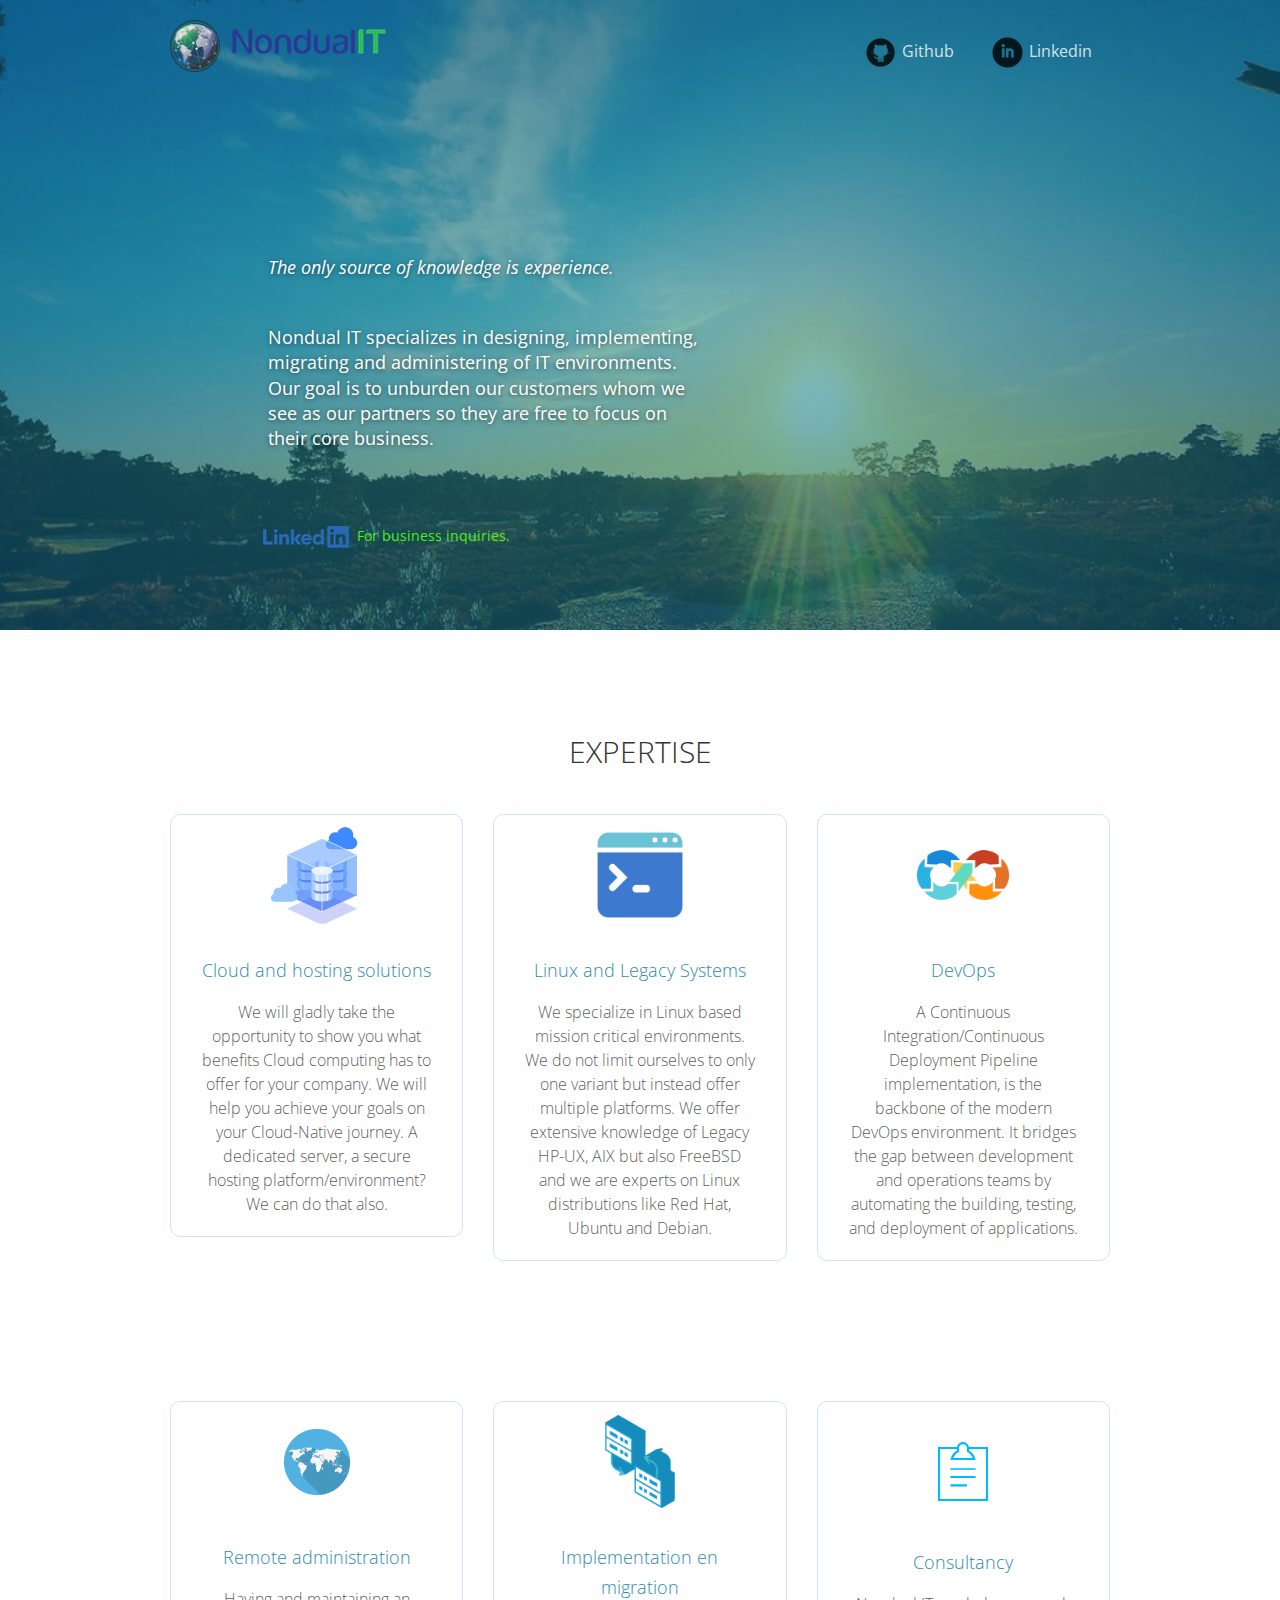
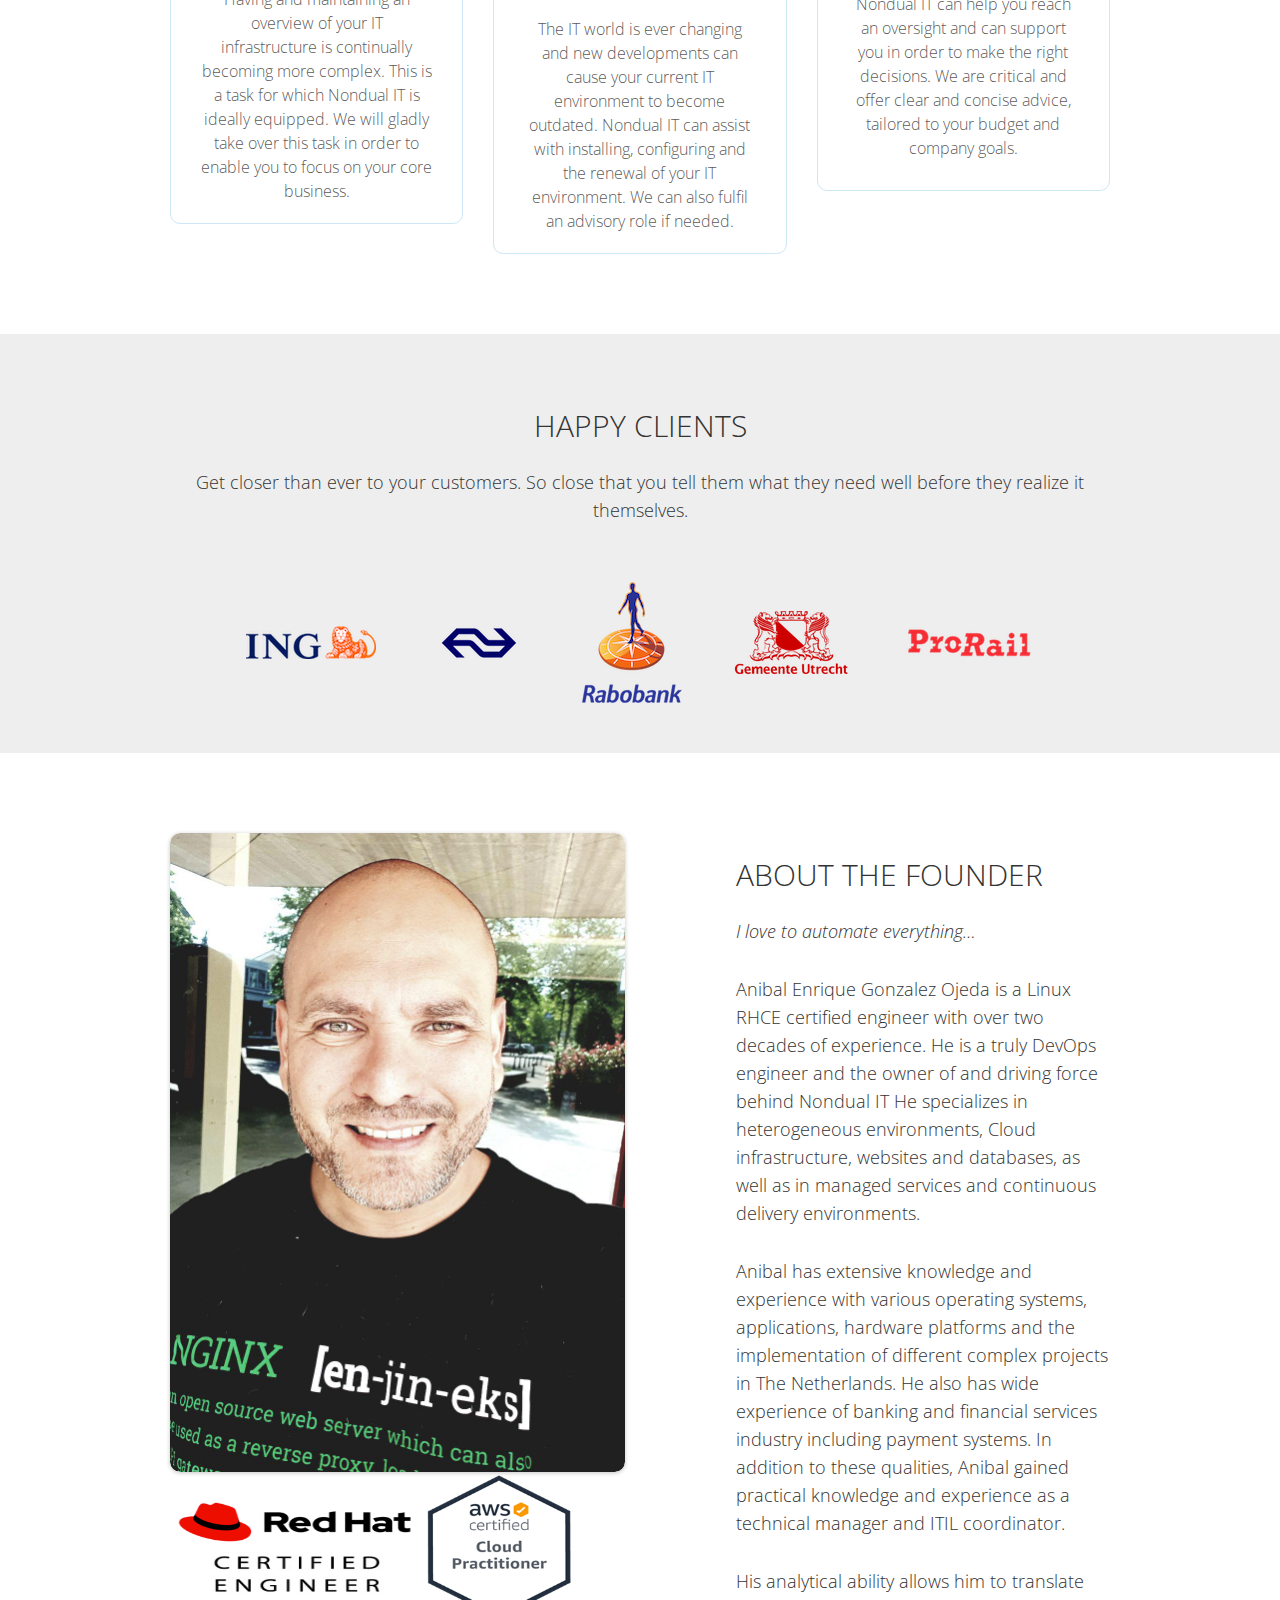
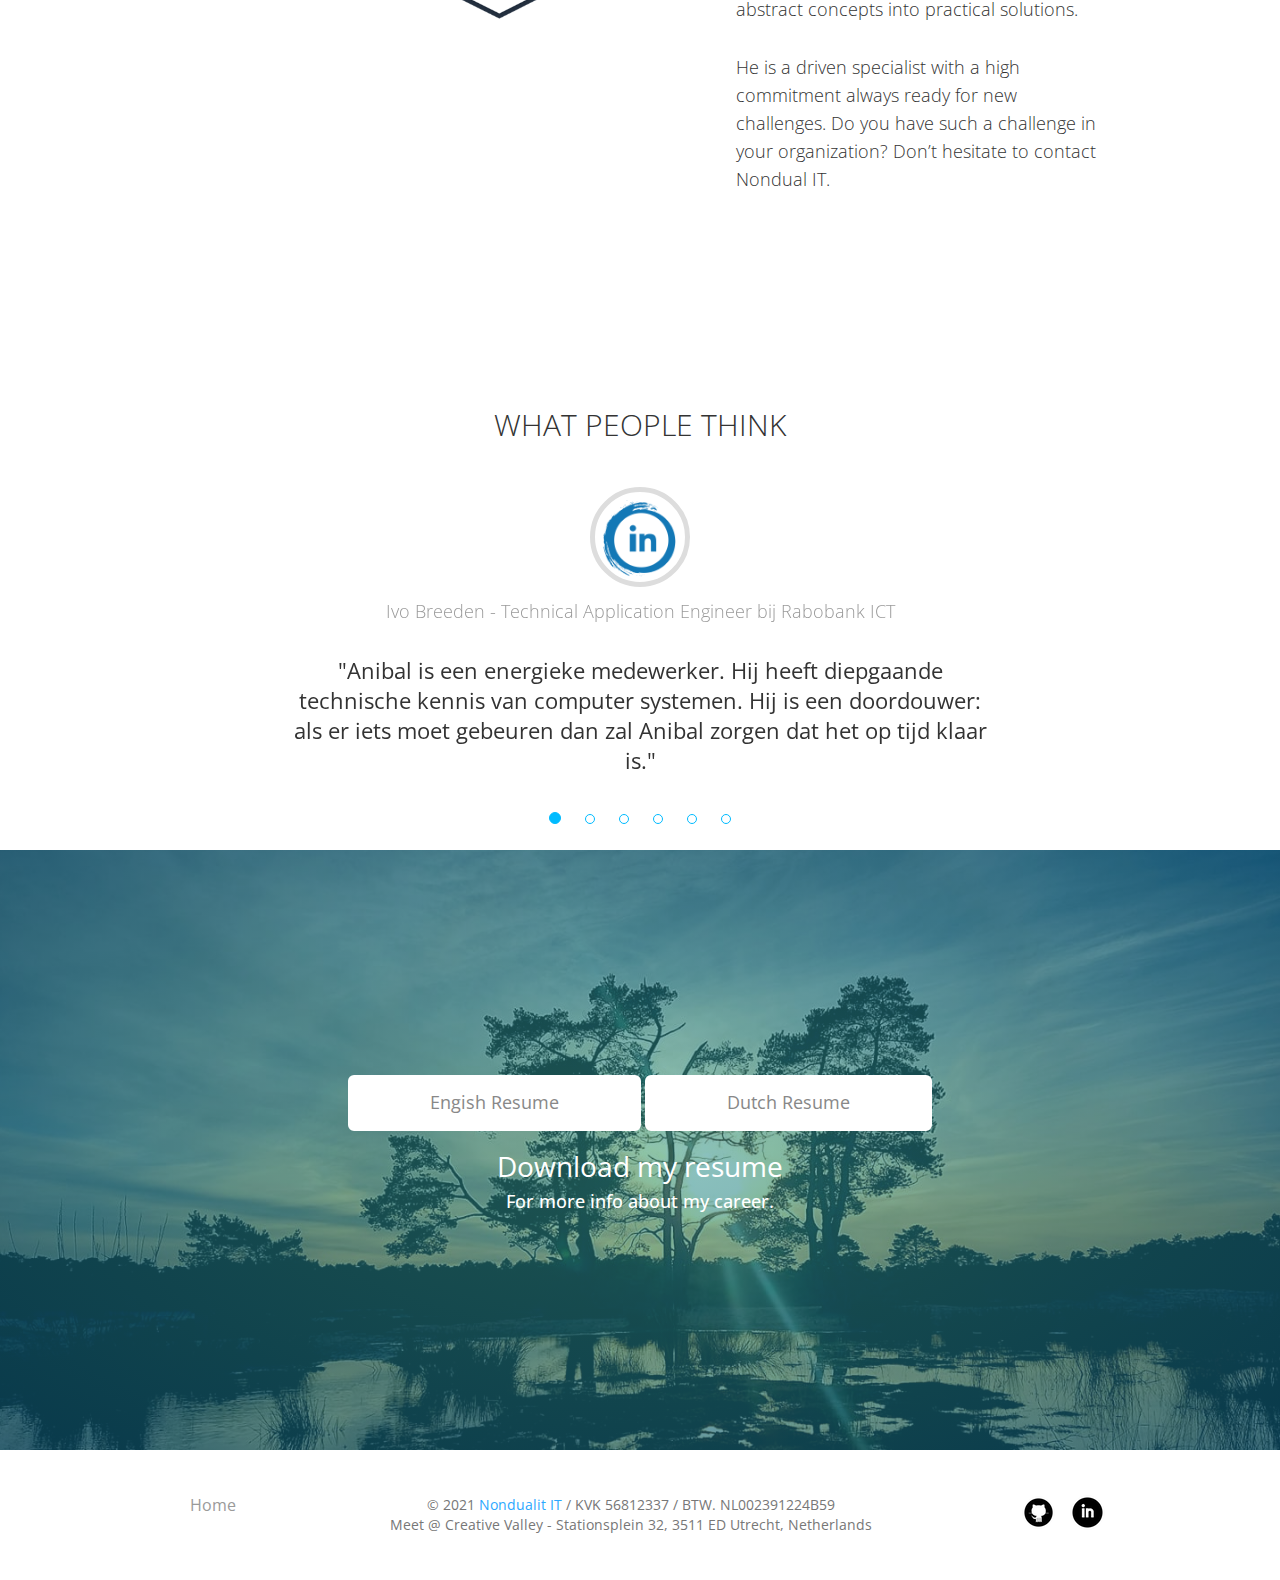
==== index.html @ f540215f "test-website" ====
<!doctype html>
<html lang="en">
    <head>
        <meta charset="utf-8" />
        <link rel="icon" type="image/png" href="assets/img/favicon.ico">
        <meta http-equiv="X-UA-Compatible" content="IE=edge,chrome=1" />
        <title>Nondual IT</title>
        <meta content='width=device-width, initial-scale=1.0, maximum-scale=1.0, user-scalable=0' name='viewport' />
        <meta name="viewport" content="width=device-width" />

        <link href="assets/css/bootstrap.css" rel="stylesheet" />
        <link href="assets/css/landing-page.css" rel="stylesheet"/>

        <!--     Fonts and icons     -->
        <link href="http://maxcdn.bootstrapcdn.com/font-awesome/4.2.0/css/font-awesome.min.css" rel="stylesheet">
        <link href='http://fonts.googleapis.com/css?family=Open+Sans:300italic,400,300' rel='stylesheet' type='text/css'>
        <link href="assets/css/pe-icon-7-stroke.css" rel="stylesheet" />

    </head>
    <body class="landing-page landing-page1">
        <nav class="navbar navbar-transparent navbar-top" role="navigation">
            <div class="container">
                <!-- Brand and toggle get grouped for better mobile display -->
                <div class="navbar-header">
                     <button id="menu-toggle" type="button" class="navbar-toggle" data-toggle="collapse" data-target="#example">
                    <span class="sr-only">Toggle navigation</span>
                    <span class="icon-bar bar1"></span>
                    <span class="icon-bar bar2"></span>
                    <span class="icon-bar bar3"></span>
                    </button>
                    <a href="https://nondualit.com">
                        <div class="logo-container">
                            <div class="logo">
                                <img src="assets/img/logos/wereld.png" alt="Nondual IT">
                            </div>
                            <div class="brand">
                                <img src="assets/img/logos/letters.png" alt="Nondual IT">
                            </div>
                        </div>
                    </a>
                </div>
                <!-- Collect the nav links, forms, and other content for toggling -->
                <div class="collapse navbar-collapse" id="example" >
                    <ul class="nav navbar-nav navbar-right">
                        <li>
                            <a href="https://github.com/nondualit/">
                            <img src="assets/img/logos/githubklein.png"> Github
                            </a>
                        </li>
                        <li>
                            <a href="https://www.linkedin.com/in/anibalojeda/">
                            <img src="assets/img/logos/linkedinklein.png"> Linkedin
                            </a>
                        </li>
                    </ul>
                </div>
                <!-- /.navbar-collapse -->
            </div>
        </nav>
        <div class="wrapper">
            <div class="parallax filter-gradient blue" data-color="blue">
                <div class="parallax-background">
                    <img class="parallax-background-image" src="assets/img/template/duinen_sol.jpg">
                </div>
                <div class= "container">
                        <div class="col-md-6 col-md-offset-1">
                            <div class="description">
                                <br>
                                <br>
                                <h5><i>The only source of knowledge is experience.</i></h5>
                                <br>
                                <h5>Nondual IT specializes in designing, implementing, migrating and administering of IT environments. Our goal is to unburden our customers whom we see as our partners so they are free to focus on their core business.</h5>
                            </div>
                            <div class="buttons">
                                
                                    <h5></h5><a href="https://www.linkedin.com/in/anibalojeda/" style="color:rgb(78, 238, 15)"></h5>
                                    <img src="assets/img/logos/linkedingrande.png"> For business inquiries.
                                    </a>
                                
                                </button>
                            </div>
                        </div>
                    </div>
                </div>
            </div>
            <div class="section section-features">
                <div class="container">
                    <h4 class="header-text text-center">Expertise</h4>
                    <div class="row">
                        <div class="col-md-4">
                            <div class="card card-blue">
                                <div class="icon">
                                    <img src="assets/img/clouddata.png" width="100" height="100">
                                </div>
                                <div class="text">
                                    <h4>Cloud and hosting solutions</h4>
                                    <p>We will gladly take the  opportunity to show you what benefits Cloud computing has to offer for your company. We will help you achieve your goals on your Cloud-Native journey. A dedicated server, a secure hosting platform/environment? We can do that also.</p>
                                </div>
                            </div>
                        </div>
                        <div class="col-md-4">
                            <div class="card card-blue">
                                <div class="icon">
                                   <img src="assets/img/server.png" width="100" height="100">
                                </div>
                                <h4>Linux and Legacy Systems</h4>
                                <p>We specialize in Linux based mission critical environments. We do not limit ourselves to only one variant but instead offer multiple platforms. We offer extensive knowledge of Legacy HP-UX, AIX but also FreeBSD and we are experts on Linux distributions like Red Hat, Ubuntu and Debian.</p>
                            </div>
                        </div>
                        <div class="col-md-4">
                            <div class="card card-blue">
                                <div class="icon">
                                    <img src="assets/img/devops.png" width="100" height="100">
                                </div>
                                <h4>DevOps</h4>
                                <p>A Continuous Integration/Continuous Deployment Pipeline implementation, is the backbone of the modern DevOps environment. It bridges the gap between development and operations teams by automating the building, testing, and deployment of applications.</p>
                            </div>
                        </div>
                    </div>
                </div>
            </div>
            <div class="section section-features">
                <div class="container">
                    <div class="row">
                        <div class="col-md-4">
                            <div class="card card-blue">
                                <div class="icon">
                                    <img src="assets/img/world.jpg" width="100" height="100">
                                </div>
                                <div class="text">
                                    <h4>Remote administration</h4>
                                    <p>Having and maintaining an overview of your IT infrastructure is continually becoming more complex. This is a task for which Nondual IT is ideally equipped. We will gladly take over this task in order to enable you to focus on your core business.</p>
                                </div>
                            </div>
                        </div>
                        <div class="col-md-4">
                            <div class="card card-blue">
                                <div class="icon">
                                    <img src="assets/img/migration.png" width="100" height="100">
                                </div>
                                <h4>Implementation en migration</h4>
                                <p>The IT world is ever changing and new developments can cause your current IT environment to become outdated. Nondual IT can assist with installing, configuring and the renewal of your IT environment. We can also fulfil an advisory role if needed.</p>
                            </div>
                        </div>
                        <div class="col-md-4">
                            <div class="card card-blue">
                                <div class="icon">
                                    <i class="pe-7s-note2"></i>
                                </div>
                                <h4>Consultancy</h4>
                                <p>Nondual IT can help you reach an oversight and can support you in order to make the right decisions. We are critical and offer clear and concise advice, tailored to your budget and company goals.</p>
                            </div>
                        </div>
                    </div>
                </div>
            </div>
           <div class="section section-gray section-clients">
                <div class="container text-center">
                    <h4 class="header-text">Happy Clients</h4>
                    <p>
                        Get closer than ever to your customers. So close that you tell them what they need well before they realize it themselves.<br>
                    </p>
                    <div class="logos">
                        <ul class="list-unstyled">
                            <li ><img src="assets/img/logos/ing.png"/></li>
                            <li ><img src="assets/img/logos/ns.png"/></li>
                            <li ><img src="assets/img/logos/rabo.png"/></i>
                            <li ><img src="assets/img/logos/gemeenteutrecht.png"/></li>
                            <li ><img src="assets/img/logos/prorail.png"/></li>
                        </ul>
                    </div>
                </div>
            </div>
            <div class="section section-demo">
                <div class="container">
                    <div class="row">
                        <div class="col-md-6">
                            <div id="description-carousel" class="carousel fade" data-ride="carousel">
                                <div class="carousel-inner">
                                    <div class="item active">
                                        <img src="assets/img/anibal.jpg" alt="">
                                    </div>   
                                </div>
                            </div>
                            <img src="assets/img/logos/redhat.png" width="250" height="100" alt="RedHat">
                            <img src="assets/img/logos/aws.png" width="150" height="150" alt="AWS">
                        </div>
                        <div class="col-md-5 col-md-offset-1">
                            <h4 class="header-text">About the founder</h4>
                            <p><i>I love to automate everything…</i></p>
                            <p>Anibal Enrique Gonzalez Ojeda is a Linux RHCE certified engineer with over two decades of experience. He is a truly DevOps engineer and the owner of and driving force behind Nondual IT
                                He specializes in heterogeneous environments, Cloud infrastructure, websites and databases, as well as in managed services and continuous delivery environments.</p>
                                
                                <p>Anibal has extensive knowledge and experience with various operating systems, applications, hardware platforms and the implementation of different complex projects in The Netherlands. 
                                He also has wide experience of banking and financial services industry including payment systems.
                                In addition to these qualities, Anibal gained practical knowledge and experience as a technical manager and ITIL coordinator.<p>
                                
                                <p>His analytical ability allows him to translate abstract 
                                concepts into practical solutions.</p>
                                
                                <p>He is a driven specialist with a high commitment always ready for new challenges.
                                Do you have such a challenge in your organization? Don’t hesitate to contact Nondual IT.<p>                   
                        </div>
                    </div>
                </div>
            </div>
            <div class="section section-testimonial">
                <div class="container">
                    <h4 class="header-text text-center">What people think</h4>
                    <div id="carousel-example-generic" class="carousel fade" data-ride="carousel">
                        <!-- Wrapper for slides -->
                        <div class="carousel-inner" role="listbox">
                            <div class="item">
                                <div class="mask">
                                    <img src="assets/img/faces/face-4.jpg">
                                </div>
                                <div class="carousel-testimonial-caption">
                                    <p>Stefan Schagen - Delivery Manager Payments OPF | Rabobank IT Systems</p>
                                    <h4>"Anibal is een goede aanwinst voor het team. Sterke focus op techniek en bewonderenswaardige drive voor Automation. Grijpt alle kansen aan hier invulling aan te geven met dynatrace en overige tools. Voorlopig ben je nog onder de pannen bij ons!"</h4>
                                </div>
                            </div>
                            <div class="item active">
                                <div class="mask">
                                    <img src="assets/img/faces/face-3.jpg">
                                </div>
                                <div class="carousel-testimonial-caption">
                                    <p>Ivo Breeden - Technical Application Engineer bij Rabobank ICT</p>
                                    <h4>"Anibal is een energieke medewerker. Hij heeft diepgaande technische kennis van computer systemen. Hij is een doordouwer: als er iets moet gebeuren dan zal Anibal zorgen dat het op tijd klaar is."</h4>
                                </div>
                            </div>
                            <div class="item">
                                <div class="mask">
                                    <img src="assets/img/faces/face-2.jpg">
                                </div>
                                <div class="carousel-testimonial-caption">
                                    <p>Nuriel Shem-Tov - Former Linux Engineer NXS</p>
                                    <h4>"I have worked closely with him as he was my direct supervisor and have found him to be extremely knowledgeable and competent. It was a pleasure to work with him. Demonstrating an incredible initiative and a strong dedication, I recommend him!"</h4>
                                </div>
                            </div>   
                            <div class="item">
                                <div class="mask">
                                    <img src="assets/img/faces/face-2.jpg">
                                </div>
                                <div class="carousel-testimonial-caption">
                                    <p>Peter Vader - Former Teamlead Unix/Linux Ten ICT</p>
                                    <h4>"Anibal brings lot of knowledge with him. During his time at TenICT he was a very respected colleague. On the Linux and Unix platforms he knows his way and he is capable of sharing his knowledge. I can recommend him to everyone!"</h4>
                                </div>
                            </div>   
                            <div class="item">
                                <div class="mask">
                                    <img src="assets/img/faces/face-2.jpg">
                                </div>
                                <div class="carousel-testimonial-caption">
                                    <p>Dennis N. van der Mijden - Former Teamlead KBC Clearing N.V.</p>
                                    <h4>"Even though we only hired Anibal for a week, he still managed to impress us with his skills. Not only did he finish the job on time, he also delivered a well documented and fully working critical systems."</h4>
                                </div>
                            </div>   
                            <div class="item">
                                <div class="mask">
                                    <img src="assets/img/faces/face-2.jpg">
                                </div>
                                <div class="carousel-testimonial-caption">
                                    <p>Ad Marjenburgh - Former Teamlead Linux/Unix Ultimum</p>
                                    <h4>"Anibal is a professional Unix/Linux engineer. A fine person to work with. Not afraid to tell his opinion for a good idea for good implementation. Getting the job done in every way he can."</h4>
                                </div>
                            </div>   
                            <div class="item">
                                <div class="mask">
                                    <img src="assets/img/faces/face-2.jpg">
                                </div>
                                <div class="carousel-testimonial-caption">
                                    <p>Jos Tijssen - Teamlead Unix IBM/ABN AMRO</p>
                                    <h4>"It was a pleasure to have Anibal in my team as a IT Specialist. During this period at the IBM Midrange UNIX department Anibal contributed very positively with his UNIX IT knowledge. Thanks for your contribution"</h4>
                                
                                </div>
                            </div>
                        </div>
                        <ol class="carousel-indicators carousel-indicators-blue">
                            <li data-target="#carousel-example-generic" data-slide-to="0" class="active"></li>
                            <li data-target="#carousel-example-generic" data-slide-to="1"></li>
                            <li data-target="#carousel-example-generic" data-slide-to="2"></li>
                            <li data-target="#carousel-example-generic" data-slide-to="3"></li>
                            <li data-target="#carousel-example-generic" data-slide-to="4"></li>
                            <li data-target="#carousel-example-generic" data-slide-to="5"></li>
                        </ol>
                    </div>
                </div>
            </div>
            <div class="section section-no-padding">
                <div class="parallax filter-gradient blue" data-color="blue">
                    <div class="parallax-background">
                        <img class ="parallax-background-image" src="assets/img/template/duinen2.jpg"/>
                    </div>
                    <div class="info">
                        <a href="https://1drv.ms/w/s!AjbrWs6ZHiMah7heUDChr0uOXfQpTw?e=RjSFTU" class="btn btn-neutral btn-lg btn-fill">Engish Resume</a>
                        <a href="https://1drv.ms/w/s!AjbrWs6ZHiMah7hfkAkOOsSA-2omNA" class="btn btn-neutral btn-lg btn-fill">Dutch Resume</a>
                        <h3>Download my resume</h3>
                        <h5>For more info about my career.</h5>
                    </div>
                </div>
            </div>
            <footer class="footer">
                <div class="container">
                    <nav class="pull-left">
                        <ul>
                            <li>
                                <a href="#">
                                Home
                                </a>
                            </li>
                        </ul>
                    </nav>
                    <div class="social-area pull-right">
                        <a href="https://github.com/nondualit/"><img src="assets/img/logos/githubklein.png">
                        </a>
                        <a href="https://www.linkedin.com/in/anibalojeda/"><img src="assets/img/logos/linkedinklein.png">
                        </a>
                    </div>
                    <div class="copyright">
                        &copy; 2021 <a href="https://nondualit.com">Nondualit IT </a>/ KVK 56812337 / BTW. NL002391224B59
                        <br>
                        Meet @ Creative Valley - Stationsplein 32, 3511 ED Utrecht, Netherlands
                    </div>
                </div>
            </footer>
        </div>

    </body>
    <script src="assets/js/jquery-1.10.2.js" type="text/javascript"></script>
    <script src="assets/js/jquery-ui-1.10.4.custom.min.js" type="text/javascript"></script>
    <script src="assets/js/bootstrap.js" type="text/javascript"></script>
    <script src="assets/js/awesome-landing-page.js" type="text/javascript"></script>
</html>
---- assets/css/landing-page.css ----
/*!

 =========================================================
 * Awesome Landing Page - v1.2.2
 =========================================================
 
 * Product Page: https://www.creative-tim.com/product/awesome-landing-page
 * Copyright 2017 Creative Tim (http://www.creative-tim.com)
 * Licensed under MIT (https://github.com/creativetimofficial/awesome-landing-page/blob/master/LICENSE.md)
 
 =========================================================
 
 * The above copyright notice and this permission notice shall be included in all copies or substantial portions of the Software.
 */

/*           Font Smoothing      */
h1, .h1, h2, .h2, h3, .h3, h4, .h4, h5, .h5, h6, .h6, p, .navbar, .brand, .btn-simple, a, .td-name, td {
  -moz-osx-font-smoothing: grayscale;
  -webkit-font-smoothing: antialiased;
  font-family: "Helvetica Neue","Open Sans",Arial,sans-serif;
}

h1, .h1, h2, .h2, h3, .h3, h4, .h4 {
  font-weight: 400;
  margin: 30px 0 15px;
}

h1, .h1 {
  font-size: 52px;
}

h2, .h2 {
  font-size: 36px;
}

h3, .h3 {
  font-size: 28px;
  margin: 20px 0 10px;
}

h4, .h4 {
  font-size: 22px;
  line-height: 30px;
}

h5, .h5 {
  font-size: 18px;
  margin-bottom: 15px;
}

h6, .h6 {
  font-size: 14px;
  font-weight: 600;
  text-transform: uppercase;
}

p {
  font-size: 16px;
  line-height: 1.5;
}

/*     General overwrite     */
body {
  font-family: "Helvetica Neue","Open Sans",Arial,sans-serif;
}

a {
  color: #2ca8ff;
}
a:hover, a:focus {
  color: #109cff;
  text-decoration: none;
}

a:focus, a:active {
  outline: 0;
}

.navbar {
  -webkit-transition: all 300ms linear;
  -moz-transition: all 300ms linear;
  -o-transition: all 300ms linear;
  -ms-transition: all 300ms linear;
  transition: all 300ms linear;
}

.btn-hover, i {
  -webkit-transition: all 150ms linear;
  -moz-transition: all 150ms linear;
  -o-transition: all 150ms linear;
  -ms-transition: all 150ms linear;
  transition: all 150ms linear;
}

.fa {
  width: 18px;
  text-align: center;
}

.btn {
  border-width: 2px;
  background-color: transparent;
  font-weight: 400;
  opacity: 0.8;
  filter: alpha(opacity=80);
  padding: 8px 16px;
  border-color: #888888;
  color: #888888;
}
.btn:hover, .btn:focus, .btn:active, .btn.active, .open > .btn.dropdown-toggle {
  background-color: transparent;
  color: #777777;
  border-color: #777777;
}
.btn:disabled, .btn[disabled], .btn.disabled {
  background-color: transparent;
  border-color: #888888;
}
.btn.btn-fill {
  color: white;
  background-color: #888888;
  opacity: 1;
  filter: alpha(opacity=100);
}
.btn.btn-fill:hover, .btn.btn-fill:focus, .btn.btn-fill:active, .btn.btn-fill.active, .open > .btn.btn-fill.dropdown-toggle {
  background-color: #777777;
  color: white;
}
.btn.btn-fill .caret {
  border-top-color: white;
}
.btn .caret {
  border-top-color: #888888;
}
.btn:hover, .btn:focus {
  opacity: 1;
  filter: alpha(opacity=100);
  outline: 0 !important;
}
.btn:active, .btn.active, .open > .btn.dropdown-toggle {
  -webkit-box-shadow: none;
  box-shadow: none;
  outline: 0 !important;
}
.btn.btn-icon {
  padding: 8px;
}

.btn-primary {
  border-color: #3472f7;
  color: #3472f7;
}
.btn-primary:hover, .btn-primary:focus, .btn-primary:active, .btn-primary.active, .open > .btn-primary.dropdown-toggle {
  background-color: transparent;
  color: #1d62f0;
  border-color: #1d62f0;
}
.btn-primary:disabled, .btn-primary[disabled], .btn-primary.disabled {
  background-color: transparent;
  border-color: #3472f7;
}
.btn-primary.btn-fill {
  color: white;
  background-color: #3472f7;
  opacity: 1;
  filter: alpha(opacity=100);
}
.btn-primary.btn-fill:hover, .btn-primary.btn-fill:focus, .btn-primary.btn-fill:active, .btn-primary.btn-fill.active, .open > .btn-primary.btn-fill.dropdown-toggle {
  background-color: #1d62f0;
  color: white;
}
.btn-primary.btn-fill .caret {
  border-top-color: white;
}
.btn-primary .caret {
  border-top-color: #3472f7;
}

.btn-success {
  border-color: #3ABE41;
  color: #3ABE41;
}
.btn-success:hover, .btn-success:focus, .btn-success:active, .btn-success.active, .open > .btn-success.dropdown-toggle {
  background-color: transparent;
  color: #3ABE41;
  border-color: #34aa3a;
}
.btn-success:disabled, .btn-success[disabled], .btn-success.disabled {
  background-color: transparent;
  border-color: #3ABE41;
}
.btn-success.btn-fill {
  color: white;
  background-color: #3ABE41;
  opacity: 1;
  filter: alpha(opacity=100);
}
.btn-success.btn-fill:hover, .btn-success.btn-fill:focus, .btn-success.btn-fill:active, .btn-success.btn-fill.active, .open > .btn-success.btn-fill.dropdown-toggle {
  background-color: #34aa3a;
  color: white;
}
.btn-success.btn-fill .caret {
  border-top-color: white;
}
.btn-success .caret {
  border-top-color: #3ABE41;
}

.btn-info {
  border-color: #2ca8ff;
  color: #2ca8ff;
}
.btn-info:hover, .btn-info:focus, .btn-info:active, .btn-info.active, .open > .btn-info.dropdown-toggle {
  background-color: transparent;
  color: #109cff;
  border-color: #109cff;
}
.btn-info:disabled, .btn-info[disabled], .btn-info.disabled {
  background-color: transparent;
  border-color: #2ca8ff;
}
.btn-info.btn-fill {
  color: white;
  background-color: #2ca8ff;
  opacity: 1;
  filter: alpha(opacity=100);
}
.btn-info.btn-fill:hover, .btn-info.btn-fill:focus, .btn-info.btn-fill:active, .btn-info.btn-fill.active, .open > .btn-info.btn-fill.dropdown-toggle {
  background-color: #109cff;
  color: white;
}
.btn-info.btn-fill .caret {
  border-top-color: white;
}
.btn-info .caret {
  border-top-color: #2ca8ff;
}

.btn-warning {
  border-color: #FFA17F;
  color: #FFA17F;
}
.btn-warning:hover, .btn-warning:focus, .btn-warning:active, .btn-warning.active, .open > .btn-warning.dropdown-toggle {
  background-color: transparent;
  color: #ff967f;
  border-color: #ff967f;
}
.btn-warning:disabled, .btn-warning[disabled], .btn-warning.disabled {
  background-color: transparent;
  border-color: #ff9500;
}
.btn-warning.btn-fill {
  color: white;
  background-color: #FFA17F;
  opacity: 1;
  filter: alpha(opacity=100);
}
.btn-warning.btn-fill:hover, .btn-warning.btn-fill:focus, .btn-warning.btn-fill:active, .btn-warning.btn-fill.active, .open > .btn-warning.btn-fill.dropdown-toggle {
  background-color: #ff967f;
  color: white;
}
.btn-warning.btn-fill .caret {
  border-top-color: white;
}
.btn-warning .caret {
  border-top-color: #ff9500;
}

.btn-danger {
  border-color: #E01724;
  color: #E01724;
}
.btn-danger:hover, .btn-danger:focus, .btn-danger:active, .btn-danger.active, .open > .btn-danger.dropdown-toggle {
  background-color: transparent;
  color: #C91420;
  border-color: #C91420;
}
.btn-danger:disabled, .btn-danger[disabled], .btn-danger.disabled {
  background-color: transparent;
  border-color: #E01724;
}
.btn-danger.btn-fill {
  color: white;
  background-color: #E01724;
  opacity: 1;
  filter: alpha(opacity=100);
}
.btn-danger.btn-fill:hover, .btn-danger.btn-fill:focus, .btn-danger.btn-fill:active, .btn-danger.btn-fill.active, .open > .btn-danger.btn-fill.dropdown-toggle {
  background-color: #C91420;
  color: white;
}
.btn-danger.btn-fill .caret {
  border-top-color: white;
}
.btn-danger .caret {
  border-top-color: #E01724;
}

.btn-neutral {
  border-color: white;
  color: white;
}
.btn-neutral:hover, .btn-neutral:focus, .btn-neutral:active, .btn-neutral.active, .open > .btn-neutral.dropdown-toggle {
  background-color: transparent;
  color: white;
  border-color: white;
}
.btn-neutral:disabled, .btn-neutral[disabled], .btn-neutral.disabled {
  background-color: transparent;
  border-color: white;
}
.btn-neutral.btn-fill {
  color: white;
  background-color: white;
  opacity: 1;
  filter: alpha(opacity=100);
}
.btn-neutral.btn-fill:hover, .btn-neutral.btn-fill:focus, .btn-neutral.btn-fill:active, .btn-neutral.btn-fill.active, .open > .btn-neutral.btn-fill.dropdown-toggle {
  background-color: white;
  color: white;
}
.btn-neutral.btn-fill .caret {
  border-top-color: white;
}
.btn-neutral .caret {
  border-top-color: white;
}
.btn-neutral:active, .btn-neutral.active, .open > .btn-neutral.dropdown-toggle {
  background-color: white;
  color: #888888;
}
.btn-neutral.btn-fill, .btn-neutral.btn-fill:hover, .btn-neutral.btn-fill:focus {
  color: #888888;
}
.btn-neutral.btn-simple:active, .btn-neutral.btn-simple.active {
  background-color: transparent;
}

.btn:disabled, .btn[disabled], .btn.disabled {
  opacity: 0.5;
  filter: alpha(opacity=50);
}

.btn-round {
  border-width: 1px;
  border-radius: 30px !important;
  padding: 9px 18px;
}
.btn-round.btn-icon {
  padding: 9px;
}

.btn-simple {
  border: 0;
  font-size: 16px;
  padding: 8px 16px;
}
.btn-simple.btn-icon {
  padding: 8px;
}

.btn-lg {
  font-size: 18px;
  border-radius: 6px;
  padding: 14px 30px;
  font-weight: 400;
}
.btn-lg.btn-round {
  padding: 15px 30px;
}
.btn-lg.btn-simple {
  padding: 16px 30px;
}

.btn-sm {
  font-size: 12px;
  border-radius: 3px;
  padding: 5px 10px;
}
.btn-sm.btn-round {
  padding: 6px 10px;
}
.btn-sm.btn-simple {
  padding: 7px 10px;
}

.btn-xs {
  font-size: 12px;
  border-radius: 3px;
  padding: 1px 5px;
}
.btn-xs.btn-round {
  padding: 2px 5px;
}
.btn-xs.btn-simple {
  padding: 3px 5px;
}

.btn-wd {
  min-width: 140px;
}

.btn-group.select {
  width: 100%;
}

.btn-group.select .btn {
  text-align: left;
}

.btn-group.select .caret {
  position: absolute;
  top: 50%;
  margin-top: -1px;
  right: 8px;
}

.section {
  padding: 30px 0;
  position: relative;
  background-color: #FFFFFF;
}

.section-gray {
  background-color: #EEEEEE;
}

.section-white {
  background-color: #FFFFFF;
}

.navbar {
  border: 0;
  font-size: 16px;
}
.navbar .navbar-brand {
  font-weight: 600;
  margin: 5px 0px;
  padding: 20px 15px;
  font-size: 20px;
}
.navbar .navbar-nav > li > a {
  padding: 10px 15px;
  margin: 15px 3px;
}
.navbar .navbar-nav > li > a.btn {
  margin: 15px 3px;
  padding: 8px 16px;
}
.navbar .navbar-nav > li > a.btn-round {
  margin: 16px 3px;
}
.navbar .navbar-nav > li > a [class^="fa"] {
  font-size: 19px;
  position: relative;
  top: 1px;
}
.navbar .btn {
  margin: 15px 3px;
  font-size: 14px;
}
.navbar .btn-simple {
  font-size: 16px;
}

.navbar-transparent .navbar-brand, [class*="navbar-ct"] .navbar-brand {
  color: white;
  opacity: 0.9;
  filter: alpha(opacity=90);
}
.navbar-transparent .navbar-brand:focus, .navbar-transparent .navbar-brand:hover, [class*="navbar-ct"] .navbar-brand:focus, [class*="navbar-ct"] .navbar-brand:hover {
  background-color: transparent;
  opacity: 1;
  filter: alpha(opacity=100);
}
.navbar-transparent .navbar-nav > li > a, [class*="navbar-ct"] .navbar-nav > li > a {
  color: white;
  border-color: white;
  opacity: 0.8;
  filter: alpha(opacity=80);
}
.navbar-transparent .navbar-nav > .active > a,
.navbar-transparent .navbar-nav > .active > a:hover,
.navbar-transparent .navbar-nav > .active > a:focus,
.navbar-transparent .navbar-nav > li > a:hover,
.navbar-transparent .navbar-nav > li > a:focus, [class*="navbar-ct"] .navbar-nav > .active > a,
[class*="navbar-ct"] .navbar-nav > .active > a:hover,
[class*="navbar-ct"] .navbar-nav > .active > a:focus,
[class*="navbar-ct"] .navbar-nav > li > a:hover,
[class*="navbar-ct"] .navbar-nav > li > a:focus {
  background-color: transparent;
  border-radius: 3px;
  color: white;
  opacity: 1;
  filter: alpha(opacity=100);
}
.navbar-transparent .navbar-nav > .dropdown > a .caret,
.navbar-transparent .navbar-nav > .dropdown > a:hover .caret,
.navbar-transparent .navbar-nav > .dropdown > a:focus .caret, [class*="navbar-ct"] .navbar-nav > .dropdown > a .caret,
[class*="navbar-ct"] .navbar-nav > .dropdown > a:hover .caret,
[class*="navbar-ct"] .navbar-nav > .dropdown > a:focus .caret {
  border-bottom-color: white;
  border-top-color: white;
}
.navbar-transparent .navbar-nav > .open > a,
.navbar-transparent .navbar-nav > .open > a:hover,
.navbar-transparent .navbar-nav > .open > a:focus, [class*="navbar-ct"] .navbar-nav > .open > a,
[class*="navbar-ct"] .navbar-nav > .open > a:hover,
[class*="navbar-ct"] .navbar-nav > .open > a:focus {
  background-color: transparent;
  color: white;
  opacity: 1;
  filter: alpha(opacity=100);
}
.navbar-transparent .btn-default, [class*="navbar-ct"] .btn-default {
  color: white;
  border-color: white;
}
.navbar-transparent .btn-default.btn-fill, [class*="navbar-ct"] .btn-default.btn-fill {
  color: #9a9a9a;
  background-color: white;
  opacity: 0.9;
  filter: alpha(opacity=90);
}
.navbar-transparent .btn-default.btn-fill:hover,
.navbar-transparent .btn-default.btn-fill:focus,
.navbar-transparent .btn-default.btn-fill:active,
.navbar-transparent .btn-default.btn-fill.active,
.navbar-transparent .open .dropdown-toggle.btn-fill.btn-default, [class*="navbar-ct"] .btn-default.btn-fill:hover,
[class*="navbar-ct"] .btn-default.btn-fill:focus,
[class*="navbar-ct"] .btn-default.btn-fill:active,
[class*="navbar-ct"] .btn-default.btn-fill.active,
[class*="navbar-ct"] .open .dropdown-toggle.btn-fill.btn-default {
  border-color: white;
  opacity: 1;
  filter: alpha(opacity=100);
}

.navbar-transparent .dropdown-menu .divider {
  background-color: rgba(255, 255, 255, 0.2);
}

.footer {
  background-color: white;
  line-height: 20px;
}
.footer nav > ul {
  list-style: none;
  margin: 0;
  padding: 0;
  font-weight: normal;
}
.footer nav > ul a:not(.btn) {
  color: #9a9a9a;
  display: block;
  margin-bottom: 3px;
}
.footer nav > ul a:not(.btn):hover, .footer nav > ul a:not(.btn):focus {
  color: #777777;
}
.footer .social-area {
  padding: 15px 0;
}
.footer .social-area h5 {
  padding-bottom: 15px;
}
.footer .social-area > a:not(.btn) {
  color: #9a9a9a;
  display: inline-block;
  vertical-align: top;
  padding: 10px 5px;
  font-size: 20px;
  font-weight: normal;
  line-height: 20px;
  text-align: center;
}
.footer .social-area > a:not(.btn):hover, .footer .social-area > a:not(.btn):focus {
  color: #777777;
}
.footer .copyright {
  color: #777777;
  padding: 10px 15px;
  margin: 15px 3px;
  line-height: 20px;
  text-align: center;
}
.footer hr {
  border-color: #dddddd;
}
.footer .title {
  color: #777777;
}

.footer:not(.footer-big) nav > ul {
  font-size: 16px;
}
.footer:not(.footer-big) nav > ul li {
  margin-left: 20px;
  float: left;
}
.footer:not(.footer-big) nav > ul a {
  padding: 10px 0px;
  margin: 15px 10px 15px 0px;
}

.footer-default {
  background-color: whitesmoke;
}

.btn-social {
  opacity: 0.85;
  padding: 8px 9px;
}
.btn-social .fa {
  font-size: 18px;
  vertical-align: middle;
  display: inline-block;
}
.btn-social.btn-simple {
  padding: 9px 5px;
  font-size: 16px;
}
.btn-social.btn-simple .fa {
  font-size: 20px;
  position: relative;
  top: -2px;
  width: 24px;
}

.btn-facebook {
  border-color: #3b5998;
  color: #3b5998;
}
.btn-facebook:hover, .btn-facebook:focus, .btn-facebook:active, .btn-facebook.active, .open > .btn-facebook.dropdown-toggle {
  background-color: transparent;
  color: #3b5998;
  border-color: #3b5998;
  opacity: 1;
}
.btn-facebook:disabled, .btn-facebook[disabled], .btn-facebook.disabled {
  background-color: transparent;
  border-color: #3b5998;
}
.btn-facebook.btn-fill {
  color: white;
  background-color: #3b5998;
  opacity: 0.9;
}
.btn-facebook.btn-fill:hover, .btn-facebook.btn-fill:focus, .btn-facebook.btn-fill:active, .btn-facebook.btn-fill.active, .open > .btn-facebook.btn-fill.dropdown-toggle {
  background-color: #3b5998;
  color: white;
  opacity: 1;
}

.btn-twitter {
  border-color: #55acee;
  color: #55acee;
}
.btn-twitter:hover, .btn-twitter:focus, .btn-twitter:active, .btn-twitter.active, .open > .btn-twitter.dropdown-toggle {
  background-color: transparent;
  color: #55acee;
  border-color: #55acee;
  opacity: 1;
}
.btn-twitter:disabled, .btn-twitter[disabled], .btn-twitter.disabled {
  background-color: transparent;
  border-color: #55acee;
}
.btn-twitter.btn-fill {
  color: white;
  background-color: #55acee;
  opacity: 0.9;
}
.btn-twitter.btn-fill:hover, .btn-twitter.btn-fill:focus, .btn-twitter.btn-fill:active, .btn-twitter.btn-fill.active, .open > .btn-twitter.btn-fill.dropdown-toggle {
  background-color: #55acee;
  color: white;
  opacity: 1;
}

.btn-pinterest {
  border-color: #cc2127;
  color: #cc2127;
}
.btn-pinterest:hover, .btn-pinterest:focus, .btn-pinterest:active, .btn-pinterest.active, .open > .btn-pinterest.dropdown-toggle {
  background-color: transparent;
  color: #cc2127;
  border-color: #cc2127;
  opacity: 1;
}
.btn-pinterest:disabled, .btn-pinterest[disabled], .btn-pinterest.disabled {
  background-color: transparent;
  border-color: #cc2127;
}
.btn-pinterest.btn-fill {
  color: white;
  background-color: #cc2127;
  opacity: 0.9;
}
.btn-pinterest.btn-fill:hover, .btn-pinterest.btn-fill:focus, .btn-pinterest.btn-fill:active, .btn-pinterest.btn-fill.active, .open > .btn-pinterest.btn-fill.dropdown-toggle {
  background-color: #cc2127;
  color: white;
  opacity: 1;
}
.border-top{
  border-top: 1px solid #e2e2e2;
}

.parallax .parallax-image  {
  width: 100%;
  position: relative;
  height: 100%;
 
}

.parallax .parallax-image.second-image{
  position: absolute;
  right: -200px;
  top: 0;
}

.landing-page ol{
  font-weight: 300;
}

.landing-page .section p{
  margin-top: 30px;
  line-height: 28px;
  font-size: 18px;
  font-weight: 200;
}
.landing-page .section-description h5 {
  margin-top: 40px;
}
.landing-page .img-container {
  border-radius: 10px;
  overflow: hidden;
}
.landing-page .img-container img {
  width: 100%;
}
.landing-page .section-testimonials .carousel-control {
  left: -70px;
}
.landing-page .section-testimonials .carousel-control .fa {
  top: 40%;
}
.landing-page .section-testimonials .carousel-control.right {
  right: -40px;
  left: auto;
}
.landing-page .section-clients {
  padding: 50px 0;
}
.landing-page .section-clients .info .icon {
  background: transparent;
}
.landing-page .section-clients .icon i {
  color: #AAAAAA;
}
.landing-page .section-clients h3 {
  margin-top: 10px;
}
.landing-page .social-line {
  border-bottom: 1px solid #dddddd;
}
.landing-page .carousel-indicators {
  bottom: -50px;
}
.landing-page .carousel-indicators li {
  margin: 1px 10px;
  border-color: #888888;
}
.landing-page .carousel-indicators .active{
  background-color: #888888;
}
.landing-page .carousel-indicators.carousel-indicators-blue li {
  border-color: #00bbff;
}
.landing-page .carousel-indicators.carousel-indicators-blue .active {
  background-color: #00bbff;
}
.landing-page .carousel-indicators.carousel-indicators-green li {
  border-color: #3ABE41;
}
.landing-page .carousel-indicators.carousel-indicators-green .active {
  background-color: #3ABE41;
}
.landing-page .carousel-indicators.carousel-indicators-orange li {
  border-color: #FFA17F;
}
.landing-page .carousel-indicators.carousel-indicators-orange .active {
  background-color: #FFA17F;
}
.landing-page .carousel-indicators.carousel-indicators-red li {
  border-color: #E01724;
}
.landing-page .carousel-indicators.carousel-indicators-red .active {
  background-color: #E01724;
}
.landing-page .carousel-inner > .item > img,
.landing-page .carousel-inner > .item > a > img {
  display: block;
  margin: 0 auto;
  height: auto;
  border-radius: 10px;
  width: 100%;
}
.landing-page .carousel.fade {
  opacity: 1;
}
.landing-page .carousel.fade .item {
  -moz-transition: opacity ease-in-out .7s;
  -o-transition: opacity ease-in-out .7s;
  -webkit-transition: opacity ease-in-out .7s;
  transition: opacity ease-in-out .7s;
  left: 0 !important;
  opacity: 0;
  top: 0;
  position: absolute;
  width: 100%;
  display: block !important;
  z-index: 1;
}
.landing-page .carousel.fade .item:first-child {
  top: auto;
  position: relative;
}
.landing-page .carousel.fade .item.active {
  opacity: 1;
  -moz-transition: opacity ease-in-out .7s;
  -o-transition: opacity ease-in-out .7s;
  -webkit-transition: opacity ease-in-out .7s;
  transition: opacity ease-in-out .7s;
  z-index: 2;
}


.logo-container .logo{
    overflow: hidden;
    border-radius: 50%;
    border: 1px solid #333333;
    width: 50px; 
    float: left;
}

.logo-container .brand{
    font-size: 18px;
    color: #FFFFFF;
    line-height: 20px;
    float: left;
    margin-left: 10px;
    margin-top: 5px;
    width: 50px;
    height: 50px;
}
.logo-container{
    margin-top: 10px;
}
.logo-container .logo img{
    width: 100%;
}

.landing-page1 .container{
  max-width: 970px;
} 

.landing-page2 .container{
  max-width: 1170px;
}

 .header-text{
      text-transform: uppercase;
      font-weight: 200;
      color: #333;
      margin-bottom: 20px;
      font-size: 30px;
      position: relative;
      line-height: 24px;
}

.landing-page .navbar-top {
  position: absolute;
  top: 0;
  right: 0;
  left: 0;
  z-index: 1030;
}

.landing-page .parallax {
  width: 100%;
  height: 630px;
  overflow: hidden;
  display: block;
  background-size: 100%;
}

.landing-page .parallax .container{
  z-index: 2;
  position: absolute;
  top: 0;
  margin-left: auto;
  margin-right: auto;
  left: 0;
  right: 0;
}

.filter-gradient{
  position: relative;
}
.filter-gradient:after{
    background-size: 2000px;
    position: absolute;
    left: 0;
    top: 0;
    width: 100%;
    height: 100%;
    display: block;
    z-index: 1;
    content: "";
    opacity: .7;
}
.filter-gradient.gray:after{
/* IE9 SVG, needs conditional override of 'filter' to 'none' */
background: url([data-uri]);
background: -moz-linear-gradient(top,  rgba(35,37,38,1) 0%, rgba(65,67,69,0.87) 100%); /* FF3.6+ */
background: -webkit-gradient(linear, left top, left bottom, color-stop(0%,rgba(35,37,38,1)), color-stop(100%,rgba(65,67,69,0.87))); /* Chrome,Safari4+ */
background: -webkit-linear-gradient(top,  rgba(35,37,38,1) 0%,rgba(65,67,69,0.87) 100%); /* Chrome10+,Safari5.1+ */
background: -o-linear-gradient(top,  rgba(35,37,38,1) 0%,rgba(65,67,69,0.87) 100%); /* Opera 11.10+ */
background: -ms-linear-gradient(top,  rgba(35,37,38,1) 0%,rgba(65,67,69,0.87) 100%); /* IE10+ */
background: linear-gradient(to bottom,  rgba(35,37,38,1) 0%,rgba(65,67,69,0.87) 100%); /* W3C */
filter: progid:DXImageTransform.Microsoft.gradient( startColorstr='#232526', endColorstr='#de414345',GradientType=0 ); /* IE6-8 */

}
.filter-gradient.blue:after{
    background: rgba(54, 151, 142, 0.8) ; /* Old browsers */
    background: -moz-radial-gradient(center, ellipse cover,  #1e5799 0%, rgba(54, 151, 142, 0.8)  0%, #0C526C 100%, #3d7eaa 100%, #182848 100%, #6e48aa 100%, #6e48aa 100%); /* FF3.6+ */
    background: -webkit-gradient(radial, center center, 0px, center center, 100%, color-stop(0%,#1e5799), color-stop(0%,rgba(54, 151, 142, 0.8) ), color-stop(100%,#0C526C), color-stop(100%,#3d7eaa), color-stop(100%,#182848), color-stop(100%,#6e48aa), color-stop(100%,#6e48aa)); /* Chrome,Safari4+ */
    background: -webkit-radial-gradient(center, ellipse cover,  #1e5799 0%,rgba(54, 151, 142, 0.8)  0%,#0C526C 100%,#3d7eaa 100%,#182848 100%,#6e48aa 100%,#6e48aa 100%); /* Chrome10+,Safari5.1+ */
    background: -o-radial-gradient(center, ellipse cover,  #1e5799 0%,rgba(54, 151, 142, 0.8)  0%,#0C526C 100%,#3d7eaa 100%,#182848 100%,#6e48aa 100%,#6e48aa 100%); /* Opera 12+ */
    background: -ms-radial-gradient(center, ellipse cover,  #1e5799 0%,rgba(54, 151, 142, 0.8)  0%,#0C526C 100%,#3d7eaa 100%,#182848 100%,#6e48aa 100%,#6e48aa 100%); /* IE10+ */
    background: radial-gradient(ellipse at center,  #1e5799 0%,rgba(54, 151, 142, 0.8)  0%,#0C526C 100%,#3d7eaa 100%,#182848 100%,#6e48aa 100%,#6e48aa 100%); /* W3C */
    filter: progid:DXImageTransform.Microsoft.gradient( startColorstr='rgba(54, 151, 142, 0.8) ', endColorstr='#6e48aa',GradientType=1 ); /* IE6-9 fallback on horizontal gradient */
}
.filter-gradient.green:after{
/* IE9 SVG, needs conditional override of 'filter' to 'none' */
background: url([data-uri]);
background: -moz-linear-gradient(45deg,  rgba(52,143,80,1) 0%, rgba(86, 211, 146, 0.75) 100%); /* FF3.6+ */
background: -webkit-gradient(linear, left bottom, right top, color-stop(0%,rgba(52,143,80,1)), color-stop(100%,rgba(86, 211, 146, 0.75))); /* Chrome,Safari4+ */
background: -webkit-linear-gradient(45deg,  rgba(52,143,80,1) 0%,rgba(86, 211, 146, 0.75) 100%); /* Chrome10+,Safari5.1+ */
background: -o-linear-gradient(45deg,  rgba(52,143,80,1) 0%,rgba(86, 211, 146, 0.75) 100%); /* Opera 11.10+ */
background: -ms-linear-gradient(45deg,  rgba(52,143,80,1) 0%,rgba(86, 211, 146, 0.75) 100%); /* IE10+ */
background: linear-gradient(45deg,  rgba(52,143,80,1) 0%,rgba(86, 211, 146, 0.75) 100%); /* W3C */
filter: progid:DXImageTransform.Microsoft.gradient( startColorstr='#348f50', endColorstr='#de56b4d3',GradientType=1 ); /* IE6-8 fallback on horizontal gradient */

}
.filter-gradient.orange:after{
/* IE9 SVG, needs conditional override of 'filter' to 'none' */
background: url([data-uri]);
background: -moz-linear-gradient(top,  rgba(255,161,127,1) 0%, rgba(0,34,62,0.87) 100%); /* FF3.6+ */
background: -webkit-gradient(linear, left top, left bottom, color-stop(0%,rgba(255,161,127,1)), color-stop(100%,rgba(0,34,62,0.87))); /* Chrome,Safari4+ */
background: -webkit-linear-gradient(top,  rgba(255,161,127,1) 0%,rgba(0,34,62,0.87) 100%); /* Chrome10+,Safari5.1+ */
background: -o-linear-gradient(top,  rgba(255,161,127,1) 0%,rgba(0,34,62,0.87) 100%); /* Opera 11.10+ */
background: -ms-linear-gradient(top,  rgba(255,161,127,1) 0%,rgba(0,34,62,0.87) 100%); /* IE10+ */
background: linear-gradient(to bottom,  rgba(255,161,127,1) 0%,rgba(0,34,62,0.87) 100%); /* W3C */
filter: progid:DXImageTransform.Microsoft.gradient( startColorstr='#ffa17f', endColorstr='#de00223e',GradientType=0 ); /* IE6-8 */

}
.filter-gradient.red:after{
/* IE9 SVG, needs conditional override of 'filter' to 'none' */
background: url([data-uri]);
background: -moz-radial-gradient(center, ellipse cover,  rgba(224, 23, 36, 0.7)  1%, rgba(86,17,17,1) 100%); /* FF3.6+ */
background: -webkit-gradient(radial, center center, 0px, center center, 100%, color-stop(1%,rgba(224, 23, 36, 0.7) ), color-stop(100%,rgba(86,17,17,1))); /* Chrome,Safari4+ */
background: -webkit-radial-gradient(center, ellipse cover,  rgba(224, 23, 36, 0.7)  1%,rgba(86,17,17,1) 100%); /* Chrome10+,Safari5.1+ */
background: -o-radial-gradient(center, ellipse cover,  rgba(224, 23, 36, 0.7)  1%,rgba(86,17,17,1) 100%); /* Opera 12+ */
background: -ms-radial-gradient(center, ellipse cover,  rgba(224, 23, 36, 0.7)  1%,rgba(86,17,17,1) 100%); /* IE10+ */
background: radial-gradient(ellipse at center,  rgba(224, 23, 36, 0.7)  1%,rgba(86,17,17,1) 100%); /* W3C */
filter: progid:DXImageTransform.Microsoft.gradient( startColorstr='#de8e0009', endColorstr='#561111',GradientType=1 ); /* IE6-8 fallback on horizontal gradient */

}
.section-no-padding{
  padding-bottom: 0;
}

.landing-page .footer{
  padding: 20px 0;
}
.landing-page .parallax .parallax-background{
  position: relative;
  z-index: 1;
  width: 100%;
  height: 100%;
}
.landing-page .parallax .parallax-background img{
  width: 100%;
  height: auto;
  position: relative;
}
.landing-page .parallax .parallax-image{
  width: 100%;
  margin: 0 auto;
  margin-top: 145px;
  float: right;
  text-align: center;
}

.landing-page .parallax .parallax-image img {
  height: auto;
  width: 100%;
}

.landing-page .parallax .parallax-image img.phone{
  width: 80%;
  float: right;
}

.landing-page .parallax .parallax-background img.flipped{
   -moz-transform: scaleX(-1);
        -o-transform: scaleX(-1);
        -webkit-transform: scaleX(-1);
        transform: scaleX(-1);
        filter: FlipH;
        -ms-filter: "FlipH";
}

.landing-page .parallax .parallax-image .screen {
  position: absolute;
  z-index: 3;
}

.landing-page .parallax .description{
  margin-top: 200px;
  color: white;
  padding: 5px;
}

.landing-page .section-presentation .description{
  padding: 50px 5px 0;
}

.landing-page .parallax .description h2{
  text-shadow: 0 1px 5px rgba(0,0,0,0.2);
  font-weight: 200;
  font-size: 40px;
}

.landing-page .parallax .description h5 {
  line-height: 1.4;
  font-weight: 400;
  text-shadow: 0 1px 5px rgba(0,0,0,0.5);
  font-size: 18px;
}

.landing-page .parallax .buttons{
  width: 100%;
  display: inline-block;
  margin-top: 40px;
  }

  .landing-page .parallax .buttons h4{
    color: white;
    display: inline-block;
  }

  .landing-page .parallax .buttons h4 ~ .btn{
    margin-top: -10px;
    margin-left: 20px;
  }

  .landing-page .parallax .buttons .btn-simple{
    font-size: 30px;
  }



  .landing-page .logos {
    width: 100%;
    margin: 0 auto;
    text-align: center;
  }
  .landing-page .logos ul{
    display: block;
    width: 100%;
    margin: 0px auto;
    padding-top: 48px;
  }
   .landing-page .logos li{
    display: inline-block;
    margin: 0 17px;
   }

   .landing-page .section-presentation {
    overflow: hidden;
    width: 100%;
    min-height: 600px;
    margin-top: 30px;
   }

   .landing-page .section-presentation img{
    position: absolute;
    top: 0;
    left: 0;
    height: 600px;
   }

   .landing-page .section-presentation .iphone-presentation {
    position: relative;
    margin: 0 auto;
    width: 100%;
    height: auto;
   }

   .landing-page .section-no-padding .parallax {
    color: white;
    position: relative;
    overflow: hidden;
    width: 100%;
    height: 600px;
    text-align: center;
   }
 
   .landing-page .section-no-padding .parallax .info{
    position: absolute;
    left: 50%;
    -webkit-transform: translateX(-50%);
    -moz-transform:    translateX(-50%);
    -ms-transform:     translateX(-50%);
    -o-transform:      translateX(-50%);
    transform:         translateX(-50%);
    z-index: 20;
    top: 150px;

  }
  .landing-page .section-no-padding .parallax .info h1{
    font-size: 40px;
    font-weight: 300;
  }

   .landing-page .section-no-padding .parallax .info  a{
    position: relative;
    z-index: 10;
    
    }

   .landing-page .section-no-padding .parallax .info .btn-lg{
    margin-top: 75px;
    padding: 14px 80px;
   }

   .landing-page .section-demo{
    margin-top: 50px;
   }

   .landing-page .section-demo a{
    margin-top: 20px;
   }

   .landing-page .section-demo .demo-image{
    position: relative;
    width: 100%;
    display: block;
   }

   .landing-page .section-demo .demo-image img{
    width: 100%;
    height: auto;
    border-radius: 10px;
   }

   .landing-page .section-demo .row:first-child{
    margin-bottom: 100px;
   }

   .landing-page .section-demo .carousel-inner{
        border-radius: 10px;
        box-shadow: 0 1px 4px rgba(0, 0, 0, 0.23);
  }

   .landing-page .section-features{
        margin: 50px 0;
   }

   .landing-page .section-features .card{
        width: 100%;
        min-height: 390px;
        padding: 10px 30px;
        border: 1px solid #DDDDDD;
        border-radius: 10px;
        margin-top: 30px;
        text-align: center;
   }
   .landing-page .section-features .card .icon i{
        font-size: 63px;
        color: #9a9a9a;
        width: 85px;
        height: 85px;
        line-height: 80px;
        text-align: center;
        border-radius: 50%;
        margin: 0 auto;
        margin-top: 20px;
   }

    .landing-page .section-features .card.card-blue{ 
      border-color: #CCE7F5;
    }
    .landing-page .section-features .card.card-blue .icon i{
      color:#00bbff;
    }
    .landing-page .section-features .card.card-green{
      border-color: #BDF8C0;
    }
    .landing-page .section-features .card.card-green .icon i{
      color:#3ABE41;
    }
    .landing-page .section-features .card.card-orange{ 
      border-color: #FAD9CD;
    }
    .landing-page .section-features .card.card-orange .icon i{
      color:#ff967f;
    }
     .landing-page .section-features .card.card-red{ 
      border-color: #FFBFC3;
    }
    .landing-page .section-features .card.card-red .icon i{
      color:#E01724;
    }
    .landing-page .section-features .card  h4{
        font-weight: 300;
        font-size: 18px;
        margin: 30px 0 -15px;
        color:#2d8bad;
   }

   .landing-page .section-features .card  p{
        font-size: 16px;
        line-height: 24px;
        color: rgba(54, 51, 51, 0.822);
   }


   .landing-page .section-testimonial{
     position: relative;
    width: 100%;
    min-height: 450px;
  }
  .landing-page .section-testimonial .carousel{
    margin-top: 50px;
    
  }
    .landing-page .section-testimonial .carousel-inner .item .mask{
      width: 100px;
      height: 100px;
      border-radius: 50%;
      border: 5px solid #ddd;
      overflow: hidden;
      display: block;
      margin: 0 auto;
    }

   .landing-page .section-testimonial .carousel-inner .item img{
      width: 100%;
      height: auto;
      display: block;
   }

   .landing-page .section-testimonial .carousel-inner .item .carousel-testimonial-caption{
    text-align: center;
    max-width: 700px;
    margin: 0 auto;
   }

   .landing-page .section-testimonial .carousel-inner  h3{
    font-weight: 300;
    font-size: 30px;
    line-height: 46px;
   }

   .landing-page .section-testimonial .carousel-inner  p{
    margin-top: 10px;
    color: #9a9a9a;
   }

   .landing-page .section-testimonial .carousel-control {
    color: #333;
    text-shadow: none;
   }

   .landing-page .carousel.fade {
  opacity: 1;
}
.landing-page .carousel.fade .item {
  -moz-transition: opacity ease-in-out .7s;
  -o-transition: opacity ease-in-out .7s;
  -webkit-transition: opacity ease-in-out .7s;
  transition: opacity ease-in-out .7s;
  left: 0 !important;
  opacity: 0;
  top: 0;
  position: absolute;
  width: 100%;
  display: block !important;
  z-index: 1;
}
.landing-page .carousel.fade .item:first-child {
  top: auto;
  position: relative;
}
.landing-page .carousel.fade .item.active {
  opacity: 1;
  -moz-transition: opacity ease-in-out .7s;
  -o-transition: opacity ease-in-out .7s;
  -webkit-transition: opacity ease-in-out .7s;
  transition: opacity ease-in-out .7s;
  z-index: 2;
}

.fixed-plugin{
    position: fixed;
    top: 150px;
    right: 0;
    width: 64px;
    background: rgba(0,0,0,.3);
    z-index: 1031;
    border-radius: 8px 0 0 8px;
    text-align: center;
}
.fixed-plugin .fa-cog{
    color: #FFFFFF;
/*     background-color: rgba(0,0,0,.2); */
    padding: 10px;
    border-radius: 0 0 6px 6px;
}
.fixed-plugin .dropdown-menu{
    right: 80px;
    left: auto;
    width: 440px;
}
.fixed-plugin .dropdown-menu:after, .fixed-plugin .dropdown-menu:before{
    right: 10px;
    margin-left: auto;
    left: auto;
}
.fixed-plugin .fa-circle-thin{
    color: #FFFFFF;
}
.fixed-plugin .active .fa-circle-thin{
    color: #00bbff;
}

.footer-dropdown{
  top: -120px !important;
}

.footer-dropdown:before, .footer-dropdown:after{
  top: 300px !important;
}

.fixed-plugin img{
    border-radius: 6px;
    width: 200px;
    max-height: 175px;
    float: left;
}

.fixed-plugin .active a, 
.fixed-plugin a:hover{
    border-color: #00bbff;
}

.fixed-plugin .btn{
    margin: 10px 15px 0;
    color: #FFFFFF;
}
.fixed-plugin .btn:hover{
    color: #FFFFFF;
}
.fixed-plugin .badge{
    border: 3px solid #FFFFFF;
    border-radius: 50%;
    cursor: pointer;
    display: inline-block;
    height: 23px;
    margin-right: 5px;
    position: relative;
    width: 23px;
}
.fixed-plugin .badge.active, .fixed-plugin .badge:hover{
    border-color: #00bbff;
}
.fixed-plugin .badge-white{
    background-color: #eeeeee;
}
.fixed-plugin .badge-gray{
    background-color: #999999;
}
.fixed-plugin .badge-black{
    background-color: #5d5d5d;
}
.fixed-plugin .badge-orange{
    background-color: #FFA17F;
}
.fixed-plugin .badge-green{
    background-color: #3ABE41;
}
.fixed-plugin .badge-blue{
    background-color: #2ca8ff;
}
.fixed-plugin .badge-red{
    background-color: #E01724;
}
.fa{
    width: auto;
}

.fixed-plugin h5{
    font-size: 1em;
}
.fixed-plugin .dropdown-menu li{
    display: block;
    float: left;
    width: 100%;
    padding: 5px;
}

.fixed-plugin li.adjustments-line,
.fixed-plugin li.header-title{
    width: 100%;
    height: 50px;
    min-height: inherit;
}

.fixed-plugin li.header-title{
    height: 30px;
  line-height: 40px;
  font-size: 12px;
  font-weight: 600;
  text-transform: uppercase;
  padding: 0 15px;
} 

.fixed-plugin .adjustments-line p{
    float: left;
    display: inline-block;
    margin-bottom: 0;
    font-size: 1em;
}
.fixed-plugin .adjustments-line .switch{
    float: right;
}
.fixed-plugin .dropdown-menu > li.adjustments-line > a{
      padding-right: 0;
      padding-left: 0;
      border-bottom: 1px solid #ddd;
      margin-left: 10px;
      margin-right: 10px;
}
.fixed-plugin .dropdown-menu > li:not(.adjustments-line) > a p{
  margin-top: 35px;
  font-size: 14px;
  margin-left: 14px;
}
.fixed-plugin .dropdown-menu > li > a:not(.switch-trigger){
      font-size: 16px;
      text-align: center;
      border-radius: 10px;
      background-color: #FFF;
      padding-left: 0;
      padding-right: 0; 
      opacity: 1;
      cursor: pointer;
}

.fixed-plugin .dropdown-menu > li > a.switch-trigger:hover,
.fixed-plugin .dropdown-menu > li > a.switch-trigger:focus{
    background-color: transparent;
}
.fixed-plugin .dropdown-menu > .active > a:not(.switch-trigger), 
.fixed-plugin .dropdown-menu > .active > a:not(.switch-trigger){
    border-color: #00bbff;
    background-color: #FFFFFF;
}

.fixed-plugin .dropdown-menu > li > a img{
    margin-top: auto;
    border: 3px solid transparent;
}

.fixed-plugin .dropdown-menu >li.active >a img{
  border-color: rgb(32, 195, 255);
}

.fixed-plugin .dropdown-menu >li > a:hover img{
  border-color: rgb(44, 168, 255);
}

.fixed-plugin .dropdown-menu > li.active > a p, 
.fixed-plugin .dropdown-menu > li > a p, 
.fixed-plugin .dropdown-menu > li.active > a:focus p{
    color: #777777;
}

.fixed-plugin .dropdown-menu > li > a:hover p{
  color: #333333;
}
.fixed-plugin .dropdown-menu:before,
.fixed-plugin .dropdown-menu:after{
    content: "";
    display: inline-block;
    position: absolute;
    top: 20px;
    width: 10px;
    transform: translateY(-50%);
    -webkit-transform: translateY(-50%);
    -moz-transform: translateY(-50%);
}
.fixed-plugin .dropdown-menu:before{
    border-bottom: 10px solid rgba(0, 0, 0, 0);
    border-left: 10px solid rgba(0,0,0,0.2);
    border-top: 10px solid rgba(0,0,0,0);
    right: -10px;
}

.fixed-plugin .dropdown-menu:after{
    border-bottom: 10px solid rgba(0, 0, 0, 0);
    border-left: 10px solid #FFFFFF;
    border-top: 10px solid rgba(0,0,0,0);
    right: -9px;
}

@media (max-width:768px){
    .fixed-plugin{
        top: 80px;
        right: 0px;
    }
    .main .container{
        margin-bottom: 50px;
    }
    #video_background{
        display: none;
    }

}

@media (min-width: 768px){
    .navbar-form {
        margin-top: 21px;
        margin-bottom: 21px;
        padding-left: 5px;
        padding-right: 5px;
    }
    .navbar-nav > li > .dropdown-menu, .dropdown-menu{
        display: block;
        margin: 0;
        padding: 0;
        z-index: 9000;
        position: absolute;
        -webkit-border-radius: 10px;
        box-shadow: 1px 2px 3px rgba(0, 0, 0, 0.125);
        border-radius: 10px;
        -webkit-box-sizing: border-box;
        -moz-box-sizing: border-box;
        box-sizing: border-box;
        opacity: 0;
        -ms-filter: "alpha(opacity=0)";
        -webkit-filter: alpha(opacity=0);
        -moz-filter: alpha(opacity=0);
        -ms-filter: alpha(opacity=0);
        -o-filter: alpha(opacity=0);
        filter: alpha(opacity=0);
        -webkit-transform: scale(0);
        -moz-transform: scale(0);
        -o-transform: scale(0);
        -ms-transform: scale(0);
        transform: scale(0);
        -webkit-transition: all 300ms cubic-bezier(0.34, 1.61, 0.7, 1);
        -moz-transition: all 300ms cubic-bezier(0.34, 1.61, 0.7, 1);
        -o-transition: all 300ms cubic-bezier(0.34, 1.61, 0.7, 1);
        -ms-transition: all 300ms cubic-bezier(0.34, 1.61, 0.7, 1);
        transition: all 300ms cubic-bezier(0.34, 1.61, 0.7, 1);
    
    }
    .navbar-nav > li.open > .dropdown-menu, .open .dropdown-menu{
        -webkit-transform-origin: 29px -50px;
        -moz-transform-origin: 29px -50px;
        -o-transform-origin: 29px -50px;
        -ms-transform-origin: 29px -50px;
        transform-origin: 29px -50px;
        -webkit-transform: scale(1);
        -moz-transform: scale(1);
        -o-transform: scale(1);
        -ms-transform: scale(1);
        transform: scale(1);
        opacity: 1;
        -ms-filter: none;
        -webkit-filter: none;
        -moz-filter: none;
        -ms-filter: none;
        -o-filter: none;
        filter: none;
        padding: 5px 10px 15px;
    }
    .dropdown .dropdown-menu{
      top: -30px;
    }
    .fixed-plugin .dropdown-menu:before,
    .fixed-plugin .dropdown-menu:after{
        content: "";
        display: inline-block;
        position: absolute;
        top: 50px;
        width: 16px;
        transform: translateY(-50%);
        -webkit-transform: translateY(-50%);
        -moz-transform: translateY(-50%);
    }
    .fixed-plugin .dropdown-menu:before{
        border-bottom: 16px solid rgba(0, 0, 0, 0);
        border-left: 16px solid rgba(0,0,0,0.2);
        border-top: 16px solid rgba(0,0,0,0);
        right: -16px;
    }
    
    .fixed-plugin .dropdown-menu:after{
        border-bottom: 16px solid rgba(0, 0, 0, 0);
        border-left: 16px solid #FFFFFF;
        border-top: 16px solid rgba(0,0,0,0);
        right: -15px;
    }
}

@media (max-width: 767px){
  .fixed-plugin{
    position: absolute;
  }
  .fixed-plugin .dropdown-menu{
    top: 0;
    width: 220px;
  }
  .nav > li{
    text-align: center;
  }
  .navbar-toggle .icon-bar{
    background: white;
  }
  .navbar-toggle{
    padding: 16px 10px;
  }
  .logo-container .logo{
    margin-left: 20px;
  }
  .landing-page .wrapper{
    text-align: center;
  }
  .landing-page .navbar-top{
    background: rgba(0, 0, 0, 0.75);
  }
  .landing-page .parallax {
    height: 550px;
  }
  .landing-page .parallax .parallax-background img {
    width: auto;
    height: 100%;
  }
  .landing-page .parallax .description{
    margin-top: 65px;  }
  .landing-page .parallax .buttons{
    margin: 20px 0;
  }
  .landing-page .logos li{
    display: block;
    margin-top: 10px;
  }
  .landing-page .logos ul{
    padding-top: 20px;
  }
  .landing-page .section-presentation{
    margin: 0;
  }
  .landing-page .section-presentation{
    height: auto;
  }
  .landing-page .carousel-indicators{
    bottom: -30px;
  }
  .landing-page .carousel{
    min-height: 210px;
  }
  .footer nav.pull-left, .footer:not(.footer-big) nav > ul li, .pull-right {
    float: none !important;
  }
}

@media (min-width: 768px){
    .landing-page .navbar-top{
        padding-top: 10px;
    }
}
---- assets/css/pe-icon-7-stroke.css ----
@font-face {
	font-family: 'Pe-icon-7-stroke';
	src:url('../fonts/Pe-icon-7-stroke.eot?d7yf1v');
	src:url('../fonts/Pe-icon-7-stroke.eot?#iefixd7yf1v') format('embedded-opentype'),
		url('../fonts/Pe-icon-7-stroke.woff?d7yf1v') format('woff'),
		url('../fonts/Pe-icon-7-stroke.ttf?d7yf1v') format('truetype'),
		url('../fonts/Pe-icon-7-stroke.svg?d7yf1v#Pe-icon-7-stroke') format('svg');
	font-weight: normal;
	font-style: normal;
}

[class^="pe-7s-"], [class*=" pe-7s-"] {
	display: inline-block;
	font-family: 'Pe-icon-7-stroke';
	speak: none;
	font-style: normal;
	font-weight: normal;
	font-variant: normal;
	text-transform: none;
	line-height: 1;

	/* Better Font Rendering =========== */
	-webkit-font-smoothing: antialiased;
	-moz-osx-font-smoothing: grayscale;
}

.pe-7s-album:before {
	content: "\e6aa";
}
.pe-7s-arc:before {
	content: "\e6ab";
}
.pe-7s-back-2:before {
	content: "\e6ac";
}
.pe-7s-bandaid:before {
	content: "\e6ad";
}
.pe-7s-car:before {
	content: "\e6ae";
}
.pe-7s-diamond:before {
	content: "\e6af";
}
.pe-7s-door-lock:before {
	content: "\e6b0";
}
.pe-7s-eyedropper:before {
	content: "\e6b1";
}
.pe-7s-female:before {
	content: "\e6b2";
}
.pe-7s-gym:before {
	content: "\e6b3";
}
.pe-7s-hammer:before {
	content: "\e6b4";
}
.pe-7s-headphones:before {
	content: "\e6b5";
}
.pe-7s-helm:before {
	content: "\e6b6";
}
.pe-7s-hourglass:before {
	content: "\e6b7";
}
.pe-7s-leaf:before {
	content: "\e6b8";
}
.pe-7s-magic-wand:before {
	content: "\e6b9";
}
.pe-7s-male:before {
	content: "\e6ba";
}
.pe-7s-map-2:before {
	content: "\e6bb";
}
.pe-7s-next-2:before {
	content: "\e6bc";
}
.pe-7s-paint-bucket:before {
	content: "\e6bd";
}
.pe-7s-pendrive:before {
	content: "\e6be";
}
.pe-7s-photo:before {
	content: "\e6bf";
}
.pe-7s-piggy:before {
	content: "\e6c0";
}
.pe-7s-plugin:before {
	content: "\e6c1";
}
.pe-7s-refresh-2:before {
	content: "\e6c2";
}
.pe-7s-rocket:before {
	content: "\e6c3";
}
.pe-7s-settings:before {
	content: "\e6c4";
}
.pe-7s-shield:before {
	content: "\e6c5";
}
.pe-7s-smile:before {
	content: "\e6c6";
}
.pe-7s-usb:before {
	content: "\e6c7";
}
.pe-7s-vector:before {
	content: "\e6c8";
}
.pe-7s-wine:before {
	content: "\e6c9";
}
.pe-7s-cloud-upload:before {
	content: "\e68a";
}
.pe-7s-cash:before {
	content: "\e68c";
}
.pe-7s-close:before {
	content: "\e680";
}
.pe-7s-bluetooth:before {
	content: "\e68d";
}
.pe-7s-cloud-download:before {
	content: "\e68b";
}
.pe-7s-way:before {
	content: "\e68e";
}
.pe-7s-close-circle:before {
	content: "\e681";
}
.pe-7s-id:before {
	content: "\e68f";
}
.pe-7s-angle-up:before {
	content: "\e682";
}
.pe-7s-wristwatch:before {
	content: "\e690";
}
.pe-7s-angle-up-circle:before {
	content: "\e683";
}
.pe-7s-world:before {
	content: "\e691";
}
.pe-7s-angle-right:before {
	content: "\e684";
}
.pe-7s-volume:before {
	content: "\e692";
}
.pe-7s-angle-right-circle:before {
	content: "\e685";
}
.pe-7s-users:before {
	content: "\e693";
}
.pe-7s-angle-left:before {
	content: "\e686";
}
.pe-7s-user-female:before {
	content: "\e694";
}
.pe-7s-angle-left-circle:before {
	content: "\e687";
}
.pe-7s-up-arrow:before {
	content: "\e695";
}
.pe-7s-angle-down:before {
	content: "\e688";
}
.pe-7s-switch:before {
	content: "\e696";
}
.pe-7s-angle-down-circle:before {
	content: "\e689";
}
.pe-7s-scissors:before {
	content: "\e697";
}
.pe-7s-wallet:before {
	content: "\e600";
}
.pe-7s-safe:before {
	content: "\e698";
}
.pe-7s-volume2:before {
	content: "\e601";
}
.pe-7s-volume1:before {
	content: "\e602";
}
.pe-7s-voicemail:before {
	content: "\e603";
}
.pe-7s-video:before {
	content: "\e604";
}
.pe-7s-user:before {
	content: "\e605";
}
.pe-7s-upload:before {
	content: "\e606";
}
.pe-7s-unlock:before {
	content: "\e607";
}
.pe-7s-umbrella:before {
	content: "\e608";
}
.pe-7s-trash:before {
	content: "\e609";
}
.pe-7s-tools:before {
	content: "\e60a";
}
.pe-7s-timer:before {
	content: "\e60b";
}
.pe-7s-ticket:before {
	content: "\e60c";
}
.pe-7s-target:before {
	content: "\e60d";
}
.pe-7s-sun:before {
	content: "\e60e";
}
.pe-7s-study:before {
	content: "\e60f";
}
.pe-7s-stopwatch:before {
	content: "\e610";
}
.pe-7s-star:before {
	content: "\e611";
}
.pe-7s-speaker:before {
	content: "\e612";
}
.pe-7s-signal:before {
	content: "\e613";
}
.pe-7s-shuffle:before {
	content: "\e614";
}
.pe-7s-shopbag:before {
	content: "\e615";
}
.pe-7s-share:before {
	content: "\e616";
}
.pe-7s-server:before {
	content: "\e617";
}
.pe-7s-search:before {
	content: "\e618";
}
.pe-7s-film:before {
	content: "\e6a5";
}
.pe-7s-science:before {
	content: "\e619";
}
.pe-7s-disk:before {
	content: "\e6a6";
}
.pe-7s-ribbon:before {
	content: "\e61a";
}
.pe-7s-repeat:before {
	content: "\e61b";
}
.pe-7s-refresh:before {
	content: "\e61c";
}
.pe-7s-add-user:before {
	content: "\e6a9";
}
.pe-7s-refresh-cloud:before {
	content: "\e61d";
}
.pe-7s-paperclip:before {
	content: "\e69c";
}
.pe-7s-radio:before {
	content: "\e61e";
}
.pe-7s-note2:before {
	content: "\e69d";
}
.pe-7s-print:before {
	content: "\e61f";
}
.pe-7s-network:before {
	content: "\e69e";
}
.pe-7s-prev:before {
	content: "\e620";
}
.pe-7s-mute:before {
	content: "\e69f";
}
.pe-7s-power:before {
	content: "\e621";
}
.pe-7s-medal:before {
	content: "\e6a0";
}
.pe-7s-portfolio:before {
	content: "\e622";
}
.pe-7s-like2:before {
	content: "\e6a1";
}
.pe-7s-plus:before {
	content: "\e623";
}
.pe-7s-left-arrow:before {
	content: "\e6a2";
}
.pe-7s-play:before {
	content: "\e624";
}
.pe-7s-key:before {
	content: "\e6a3";
}
.pe-7s-plane:before {
	content: "\e625";
}
.pe-7s-joy:before {
	content: "\e6a4";
}
.pe-7s-photo-gallery:before {
	content: "\e626";
}
.pe-7s-pin:before {
	content: "\e69b";
}
.pe-7s-phone:before {
	content: "\e627";
}
.pe-7s-plug:before {
	content: "\e69a";
}
.pe-7s-pen:before {
	content: "\e628";
}
.pe-7s-right-arrow:before {
	content: "\e699";
}
.pe-7s-paper-plane:before {
	content: "\e629";
}
.pe-7s-delete-user:before {
	content: "\e6a7";
}
.pe-7s-paint:before {
	content: "\e62a";
}
.pe-7s-bottom-arrow:before {
	content: "\e6a8";
}
.pe-7s-notebook:before {
	content: "\e62b";
}
.pe-7s-note:before {
	content: "\e62c";
}
.pe-7s-next:before {
	content: "\e62d";
}
.pe-7s-news-paper:before {
	content: "\e62e";
}
.pe-7s-musiclist:before {
	content: "\e62f";
}
.pe-7s-music:before {
	content: "\e630";
}
.pe-7s-mouse:before {
	content: "\e631";
}
.pe-7s-more:before {
	content: "\e632";
}
.pe-7s-moon:before {
	content: "\e633";
}
.pe-7s-monitor:before {
	content: "\e634";
}
.pe-7s-micro:before {
	content: "\e635";
}
.pe-7s-menu:before {
	content: "\e636";
}
.pe-7s-map:before {
	content: "\e637";
}
.pe-7s-map-marker:before {
	content: "\e638";
}
.pe-7s-mail:before {
	content: "\e639";
}
.pe-7s-mail-open:before {
	content: "\e63a";
}
.pe-7s-mail-open-file:before {
	content: "\e63b";
}
.pe-7s-magnet:before {
	content: "\e63c";
}
.pe-7s-loop:before {
	content: "\e63d";
}
.pe-7s-look:before {
	content: "\e63e";
}
.pe-7s-lock:before {
	content: "\e63f";
}
.pe-7s-lintern:before {
	content: "\e640";
}
.pe-7s-link:before {
	content: "\e641";
}
.pe-7s-like:before {
	content: "\e642";
}
.pe-7s-light:before {
	content: "\e643";
}
.pe-7s-less:before {
	content: "\e644";
}
.pe-7s-keypad:before {
	content: "\e645";
}
.pe-7s-junk:before {
	content: "\e646";
}
.pe-7s-info:before {
	content: "\e647";
}
.pe-7s-home:before {
	content: "\e648";
}
.pe-7s-help2:before {
	content: "\e649";
}
.pe-7s-help1:before {
	content: "\e64a";
}
.pe-7s-graph3:before {
	content: "\e64b";
}
.pe-7s-graph2:before {
	content: "\e64c";
}
.pe-7s-graph1:before {
	content: "\e64d";
}
.pe-7s-graph:before {
	content: "\e64e";
}
.pe-7s-global:before {
	content: "\e64f";
}
.pe-7s-gleam:before {
	content: "\e650";
}
.pe-7s-glasses:before {
	content: "\e651";
}
.pe-7s-gift:before {
	content: "\e652";
}
.pe-7s-folder:before {
	content: "\e653";
}
.pe-7s-flag:before {
	content: "\e654";
}
.pe-7s-filter:before {
	content: "\e655";
}
.pe-7s-file:before {
	content: "\e656";
}
.pe-7s-expand1:before {
	content: "\e657";
}
.pe-7s-exapnd2:before {
	content: "\e658";
}
.pe-7s-edit:before {
	content: "\e659";
}
.pe-7s-drop:before {
	content: "\e65a";
}
.pe-7s-drawer:before {
	content: "\e65b";
}
.pe-7s-download:before {
	content: "\e65c";
}
.pe-7s-display2:before {
	content: "\e65d";
}
.pe-7s-display1:before {
	content: "\e65e";
}
.pe-7s-diskette:before {
	content: "\e65f";
}
.pe-7s-date:before {
	content: "\e660";
}
.pe-7s-cup:before {
	content: "\e661";
}
.pe-7s-culture:before {
	content: "\e662";
}
.pe-7s-crop:before {
	content: "\e663";
}
.pe-7s-credit:before {
	content: "\e664";
}
.pe-7s-copy-file:before {
	content: "\e665";
}
.pe-7s-config:before {
	content: "\e666";
}
.pe-7s-compass:before {
	content: "\e667";
}
.pe-7s-comment:before {
	content: "\e668";
}
.pe-7s-coffee:before {
	content: "\e669";
}
.pe-7s-cloud:before {
	content: "\e66a";
}
.pe-7s-clock:before {
	content: "\e66b";
}
.pe-7s-check:before {
	content: "\e66c";
}
.pe-7s-chat:before {
	content: "\e66d";
}
.pe-7s-cart:before {
	content: "\e66e";
}
.pe-7s-camera:before {
	content: "\e66f";
}
.pe-7s-call:before {
	content: "\e670";
}
.pe-7s-calculator:before {
	content: "\e671";
}
.pe-7s-browser:before {
	content: "\e672";
}
.pe-7s-box2:before {
	content: "\e673";
}
.pe-7s-box1:before {
	content: "\e674";
}
.pe-7s-bookmarks:before {
	content: "\e675";
}
.pe-7s-bicycle:before {
	content: "\e676";
}
.pe-7s-bell:before {
	content: "\e677";
}
.pe-7s-battery:before {
	content: "\e678";
}
.pe-7s-ball:before {
	content: "\e679";
}
.pe-7s-back:before {
	content: "\e67a";
}
.pe-7s-attention:before {
	content: "\e67b";
}
.pe-7s-anchor:before {
	content: "\e67c";
}
.pe-7s-albums:before {
	content: "\e67d";
}
.pe-7s-alarm:before {
	content: "\e67e";
}
.pe-7s-airplay:before {
	content: "\e67f";
}
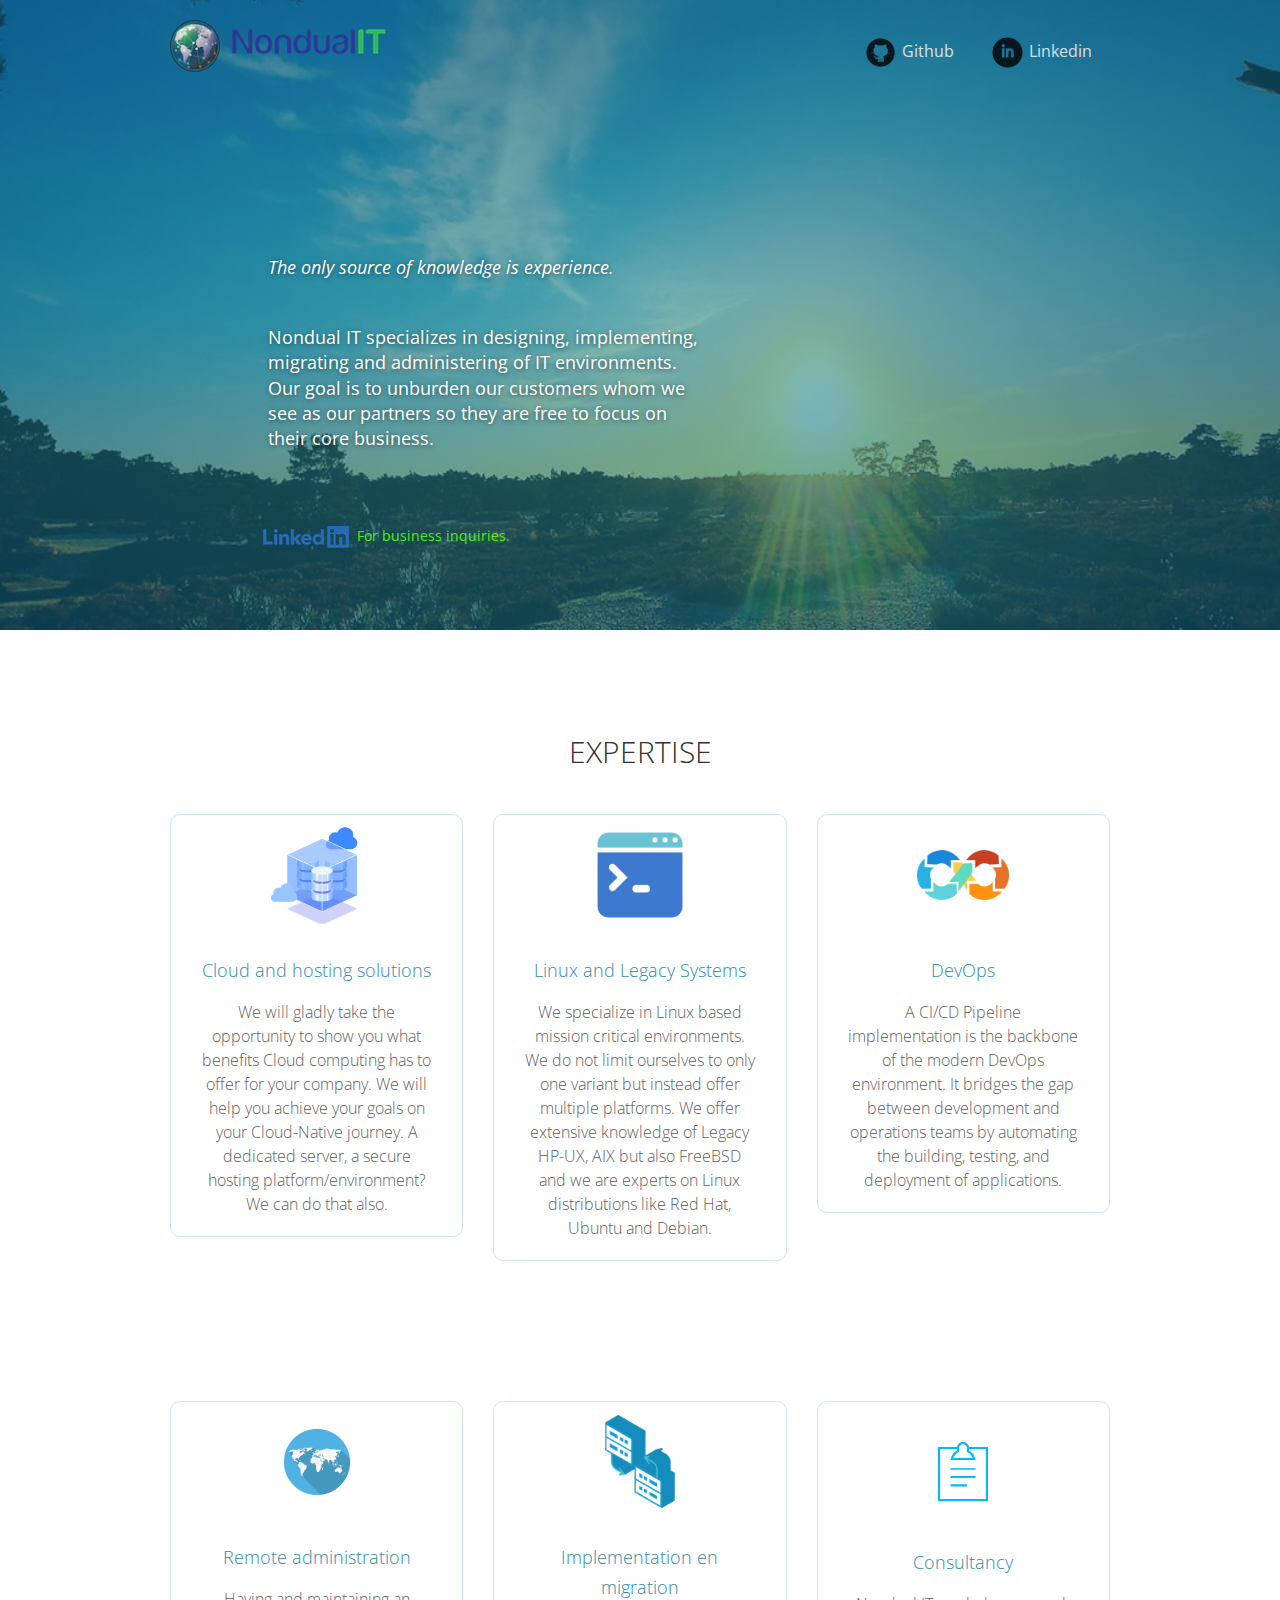
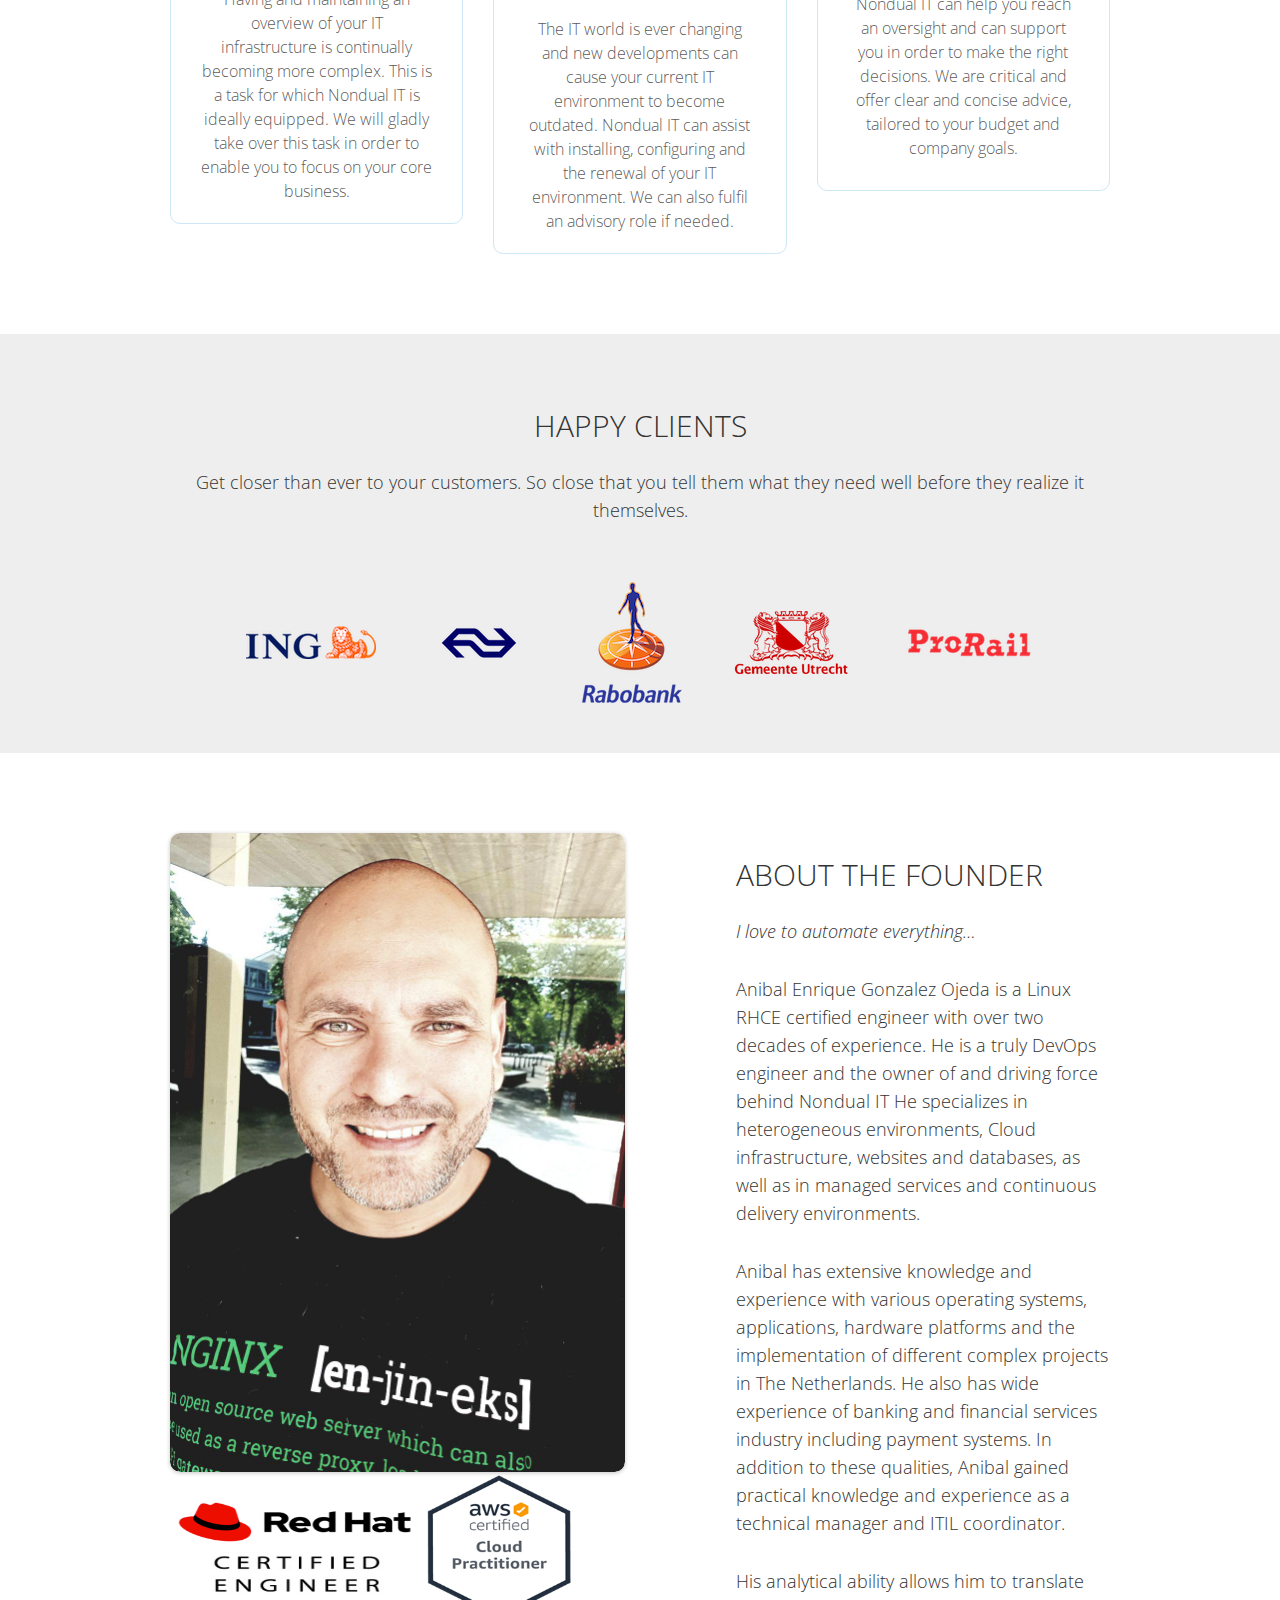
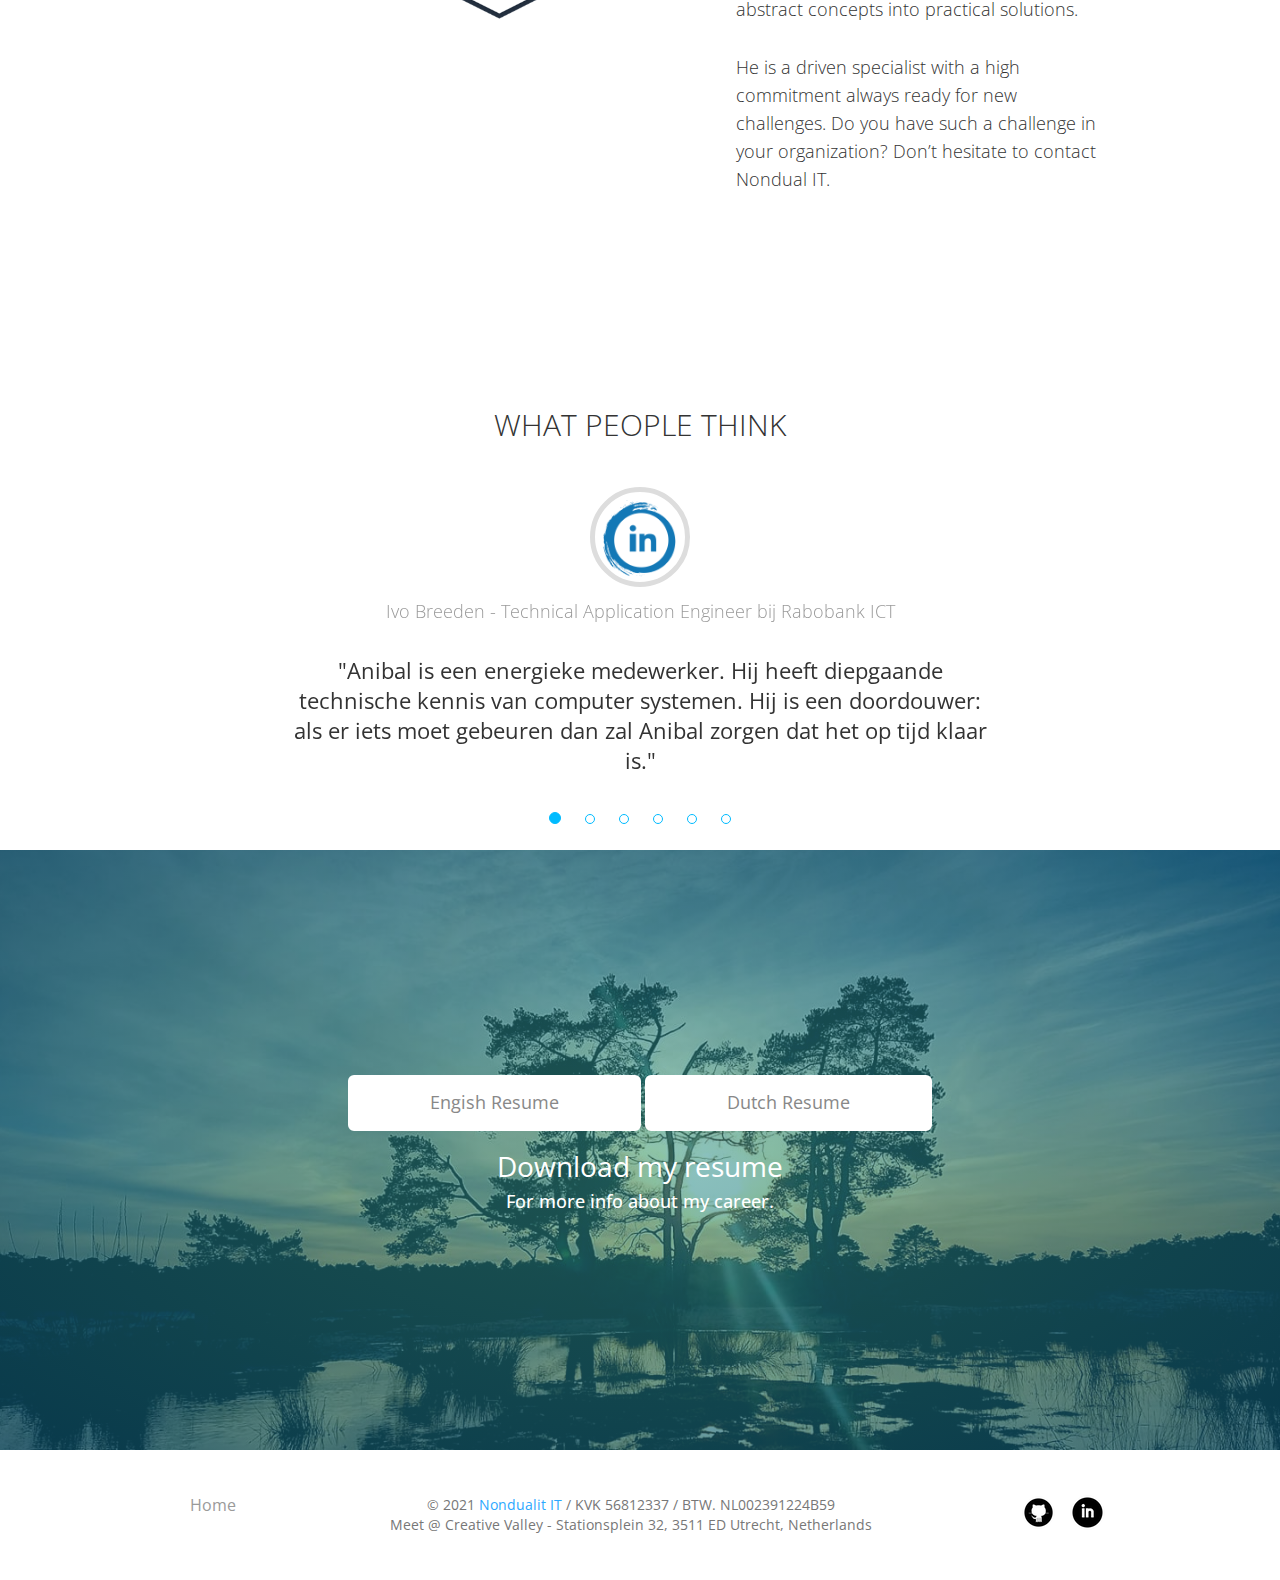
==== commit c91ae350: "test-website" ====
--- a/index.html
+++ b/index.html
@@ -113,7 +113,7 @@
                                     <img src="assets/img/devops.png" width="100" height="100">
                                 </div>
                                 <h4>DevOps</h4>
-                                <p>A Continuous Integration/Continuous Deployment Pipeline implementation, is the backbone of the modern DevOps environment. It bridges the gap between development and operations teams by automating the building, testing, and deployment of applications.</p>
+                                <p>A CI/CD Pipeline implementation is the backbone of the modern DevOps environment. It bridges the gap between development and operations teams by automating the building, testing, and deployment of applications.</p>
                             </div>
                         </div>
                     </div>
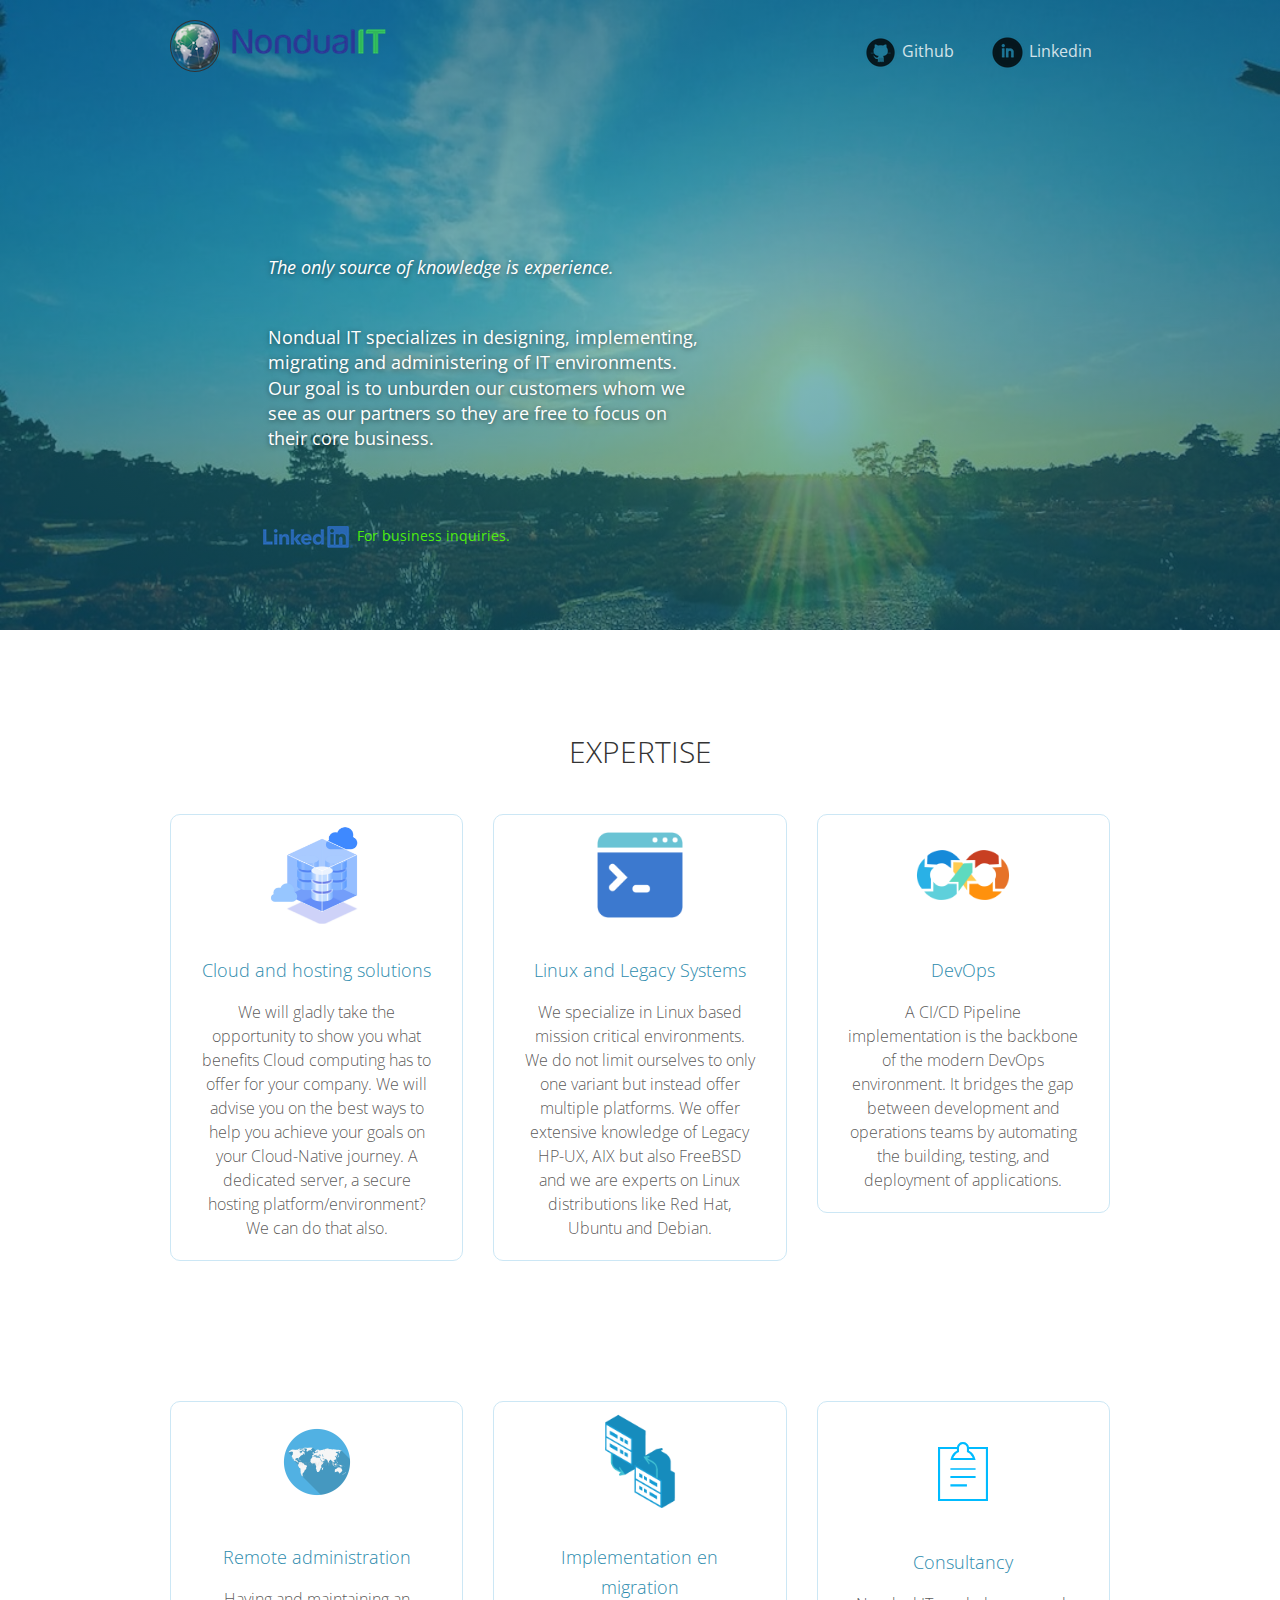
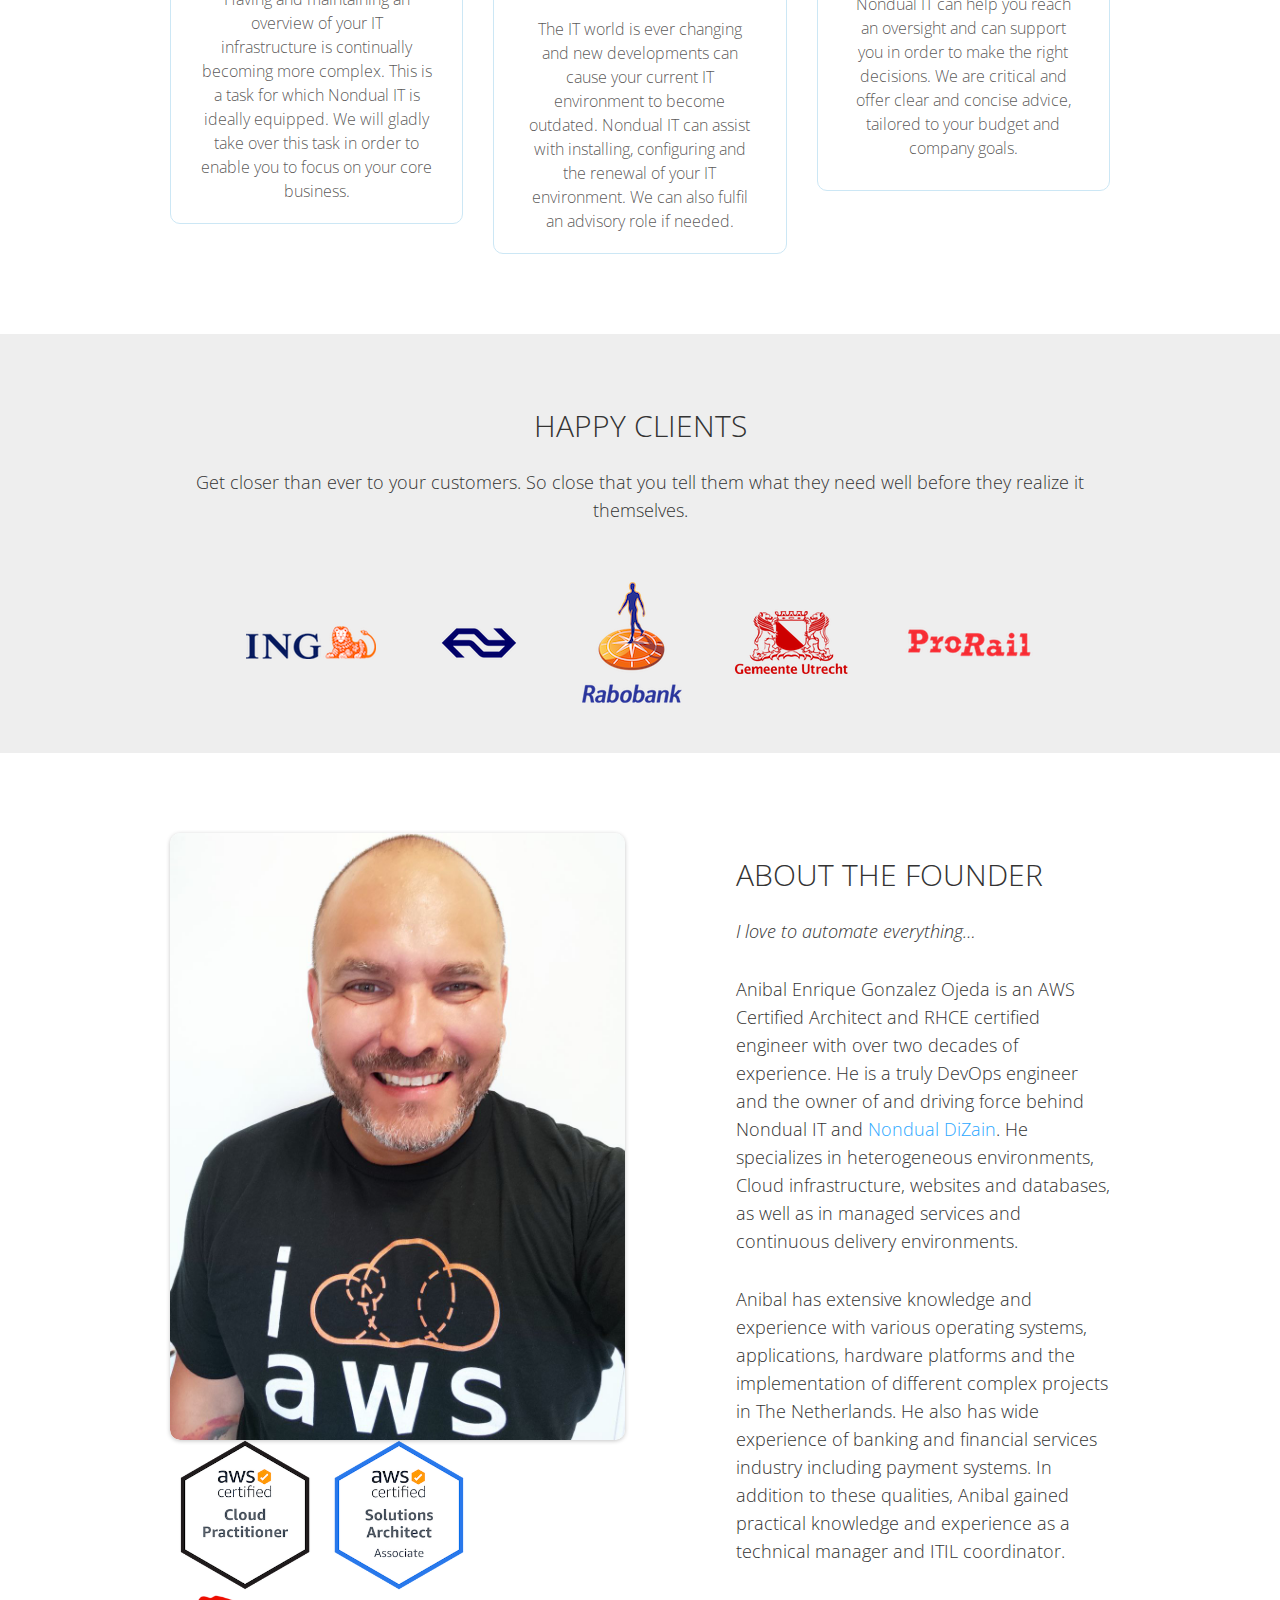
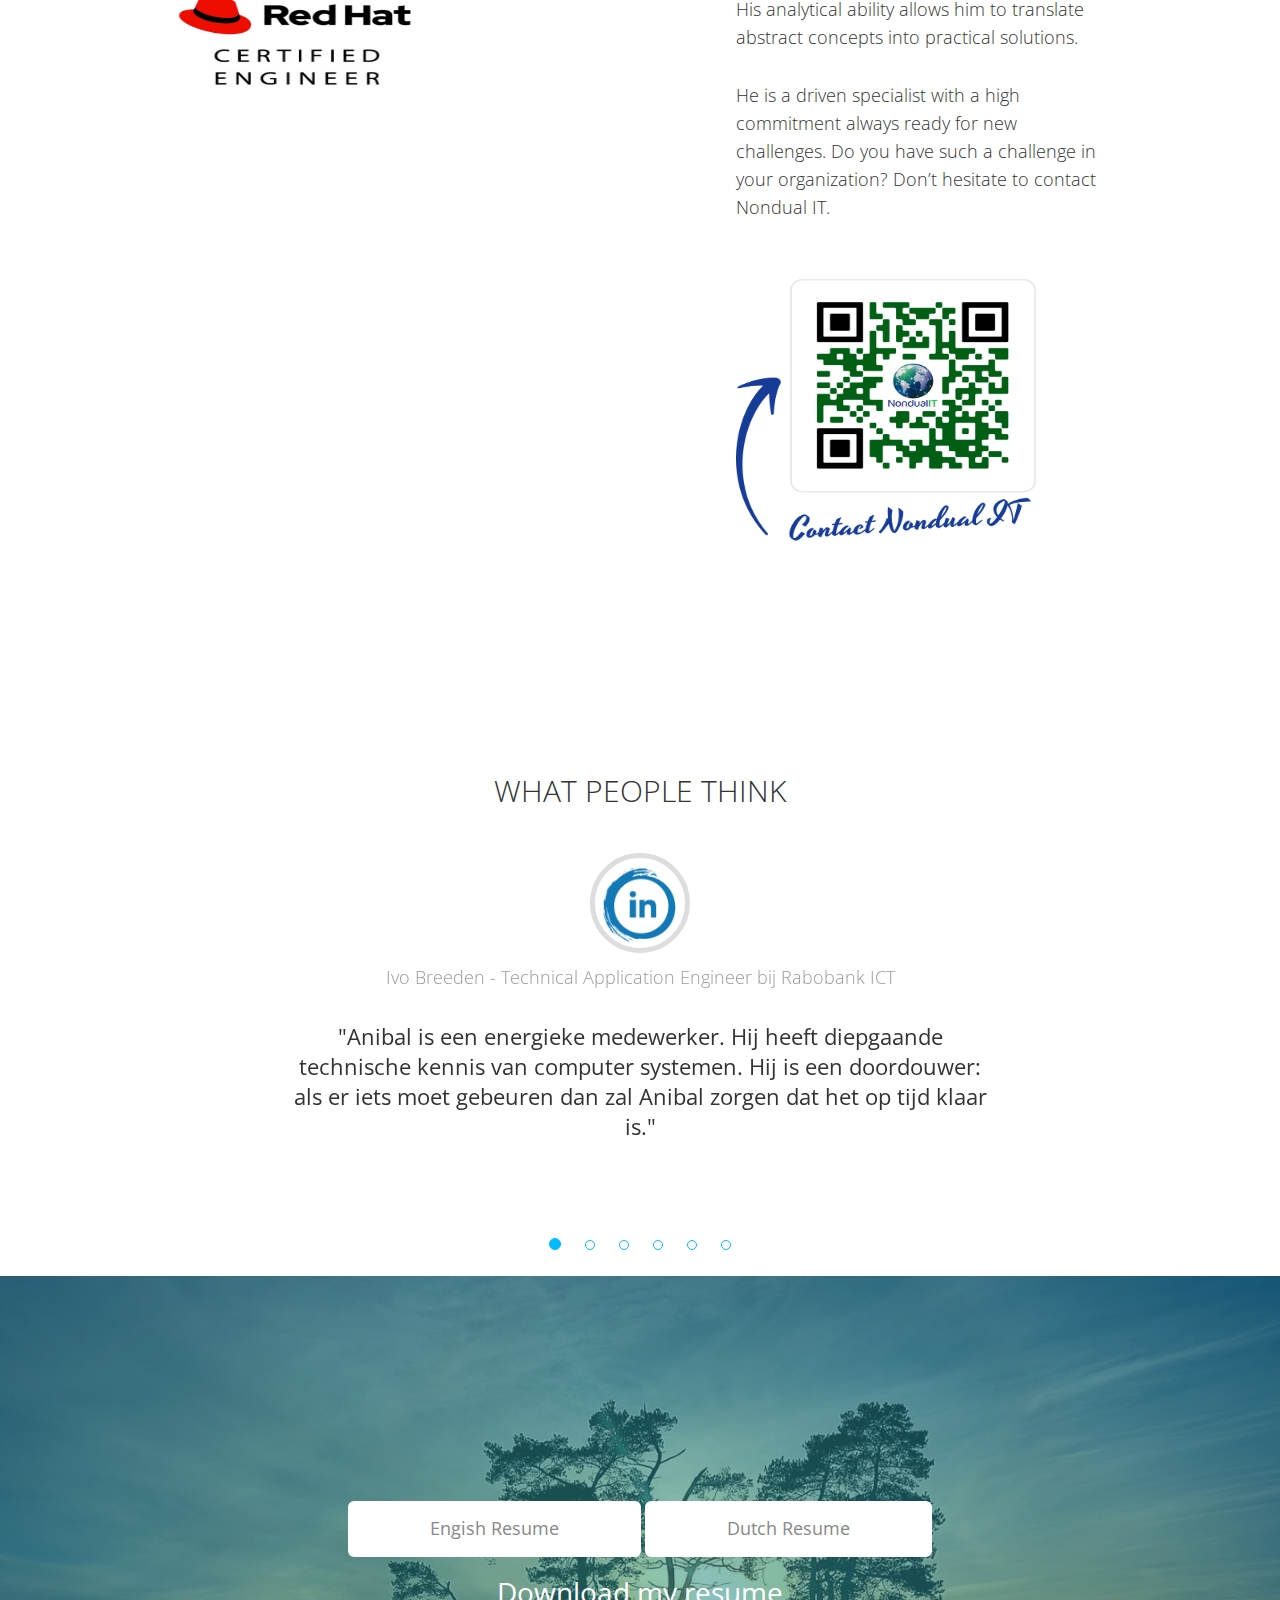
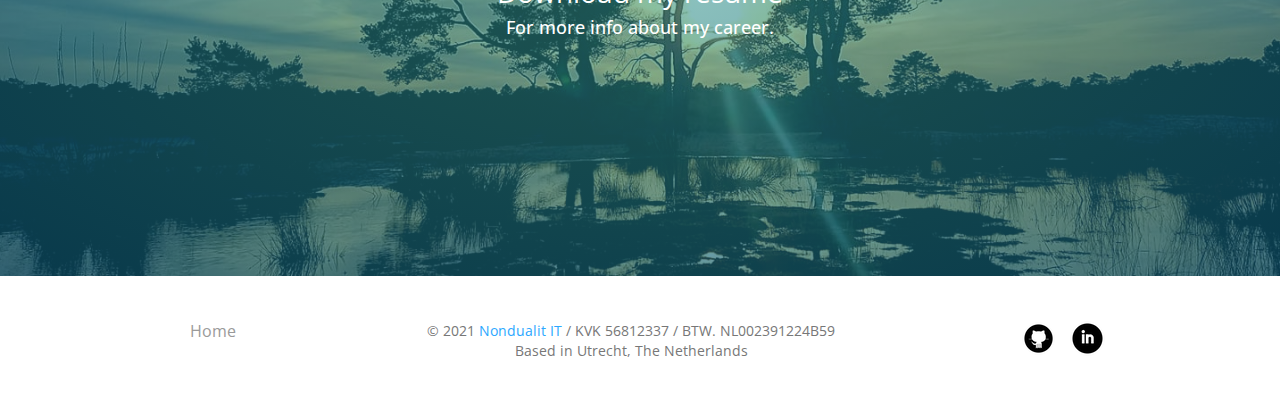
==== commit 605db0fb: "update" ====
--- a/index.html
+++ b/index.html
@@ -94,7 +94,7 @@
                                 </div>
                                 <div class="text">
                                     <h4>Cloud and hosting solutions</h4>
-                                    <p>We will gladly take the  opportunity to show you what benefits Cloud computing has to offer for your company. We will help you achieve your goals on your Cloud-Native journey. A dedicated server, a secure hosting platform/environment? We can do that also.</p>
+                                    <p>We will gladly take the  opportunity to show you what benefits Cloud computing has to offer for your company. We will advise you on the best ways to help you achieve your goals on your Cloud-Native journey. A dedicated server, a secure hosting platform/environment? We can do that also.</p>
                                 </div>
                             </div>
                         </div>
@@ -178,17 +178,18 @@
                             <div id="description-carousel" class="carousel fade" data-ride="carousel">
                                 <div class="carousel-inner">
                                     <div class="item active">
-                                        <img src="assets/img/anibal.jpg" alt="">
+                                        <img src="assets/img/anibal.jpeg" alt="">
                                     </div>   
                                 </div>
                             </div>
-                            <img src="assets/img/logos/redhat.png" width="250" height="100" alt="RedHat">
-                            <img src="assets/img/logos/aws.png" width="150" height="150" alt="AWS">
+                            <a href="https://www.credly.com/badges/8e52d978-3103-48e6-be1d-33c70d016c01/public_url" target="_blank"><img src="assets/img/logos/aws-practitioner.png" width="150" height="150" alt="AWS"></a>
+                            <a href="https://www.credly.com/badges/8ebbd1fa-e83c-4b8d-b6f8-ded8cf99b08c/public_url" target="_blank"><img src="assets/img/logos/aws-architect.png" width="150" height="150" alt="AWS"></a>
+                            <a href="https://rhtapps.redhat.com/verify?certId=160-045-415&isSearch=False&verify=Verify" target="_blank"><img src="assets/img/logos/redhat.png" width="250" height="100" alt="RedHat"></a>
                         </div>
                         <div class="col-md-5 col-md-offset-1">
                             <h4 class="header-text">About the founder</h4>
                             <p><i>I love to automate everything…</i></p>
-                            <p>Anibal Enrique Gonzalez Ojeda is a Linux RHCE certified engineer with over two decades of experience. He is a truly DevOps engineer and the owner of and driving force behind Nondual IT
+                            <p>Anibal Enrique Gonzalez Ojeda is an AWS Certified Architect and RHCE certified engineer with over two decades of experience. He is a truly DevOps engineer and the owner of and driving force behind Nondual IT and <a href="https://www.nd-dizain.com" target="_blank">Nondual DiZain</a>.
                                 He specializes in heterogeneous environments, Cloud infrastructure, websites and databases, as well as in managed services and continuous delivery environments.</p>
                                 
                                 <p>Anibal has extensive knowledge and experience with various operating systems, applications, hardware platforms and the implementation of different complex projects in The Netherlands. 
@@ -199,7 +200,9 @@
                                 concepts into practical solutions.</p>
                                 
                                 <p>He is a driven specialist with a high commitment always ready for new challenges.
-                                Do you have such a challenge in your organization? Don’t hesitate to contact Nondual IT.<p>                   
+                                Do you have such a challenge in your organization? Don’t hesitate to contact Nondual IT.<p> 
+                                <br>
+                                <a href="https://qrco.de/bcKvS8" target="_blank"><img src="qr2.png" width="300" height="300" alt="Contact Me"></a>                  
                         </div>
                     </div>
                 </div>
@@ -210,6 +213,15 @@
                     <div id="carousel-example-generic" class="carousel fade" data-ride="carousel">
                         <!-- Wrapper for slides -->
                         <div class="carousel-inner" role="listbox">
+                            <div class="item">
+                                <div class="mask">
+                                    <img src="assets/img/faces/face-4.jpg">
+                                </div>
+                                <div class="carousel-testimonial-caption">
+                                    <p>Carlos Monasterios - Managing Director at POLC B.V.</p>
+                                    <h4>"Anibal was a key participant in the development of our fully cloud-based payment application. He was responsible for the setup and integration of the whole AWS Infrastructure as well as the processes for developers to deploy the application to the AWS environments efficiently. He is highly proactive and takes every challenge head-on.  It is definitely a pleasure and productive working with him!"</h4>
+                                </div>
+                            </div>
                             <div class="item">
                                 <div class="mask">
                                     <img src="assets/img/faces/face-4.jpg">
@@ -319,7 +331,7 @@
                     <div class="copyright">
                         &copy; 2021 <a href="https://nondualit.com">Nondualit IT </a>/ KVK 56812337 / BTW. NL002391224B59
                         <br>
-                        Meet @ Creative Valley - Stationsplein 32, 3511 ED Utrecht, Netherlands
+                        Based in Utrecht, The Netherlands
                     </div>
                 </div>
             </footer>
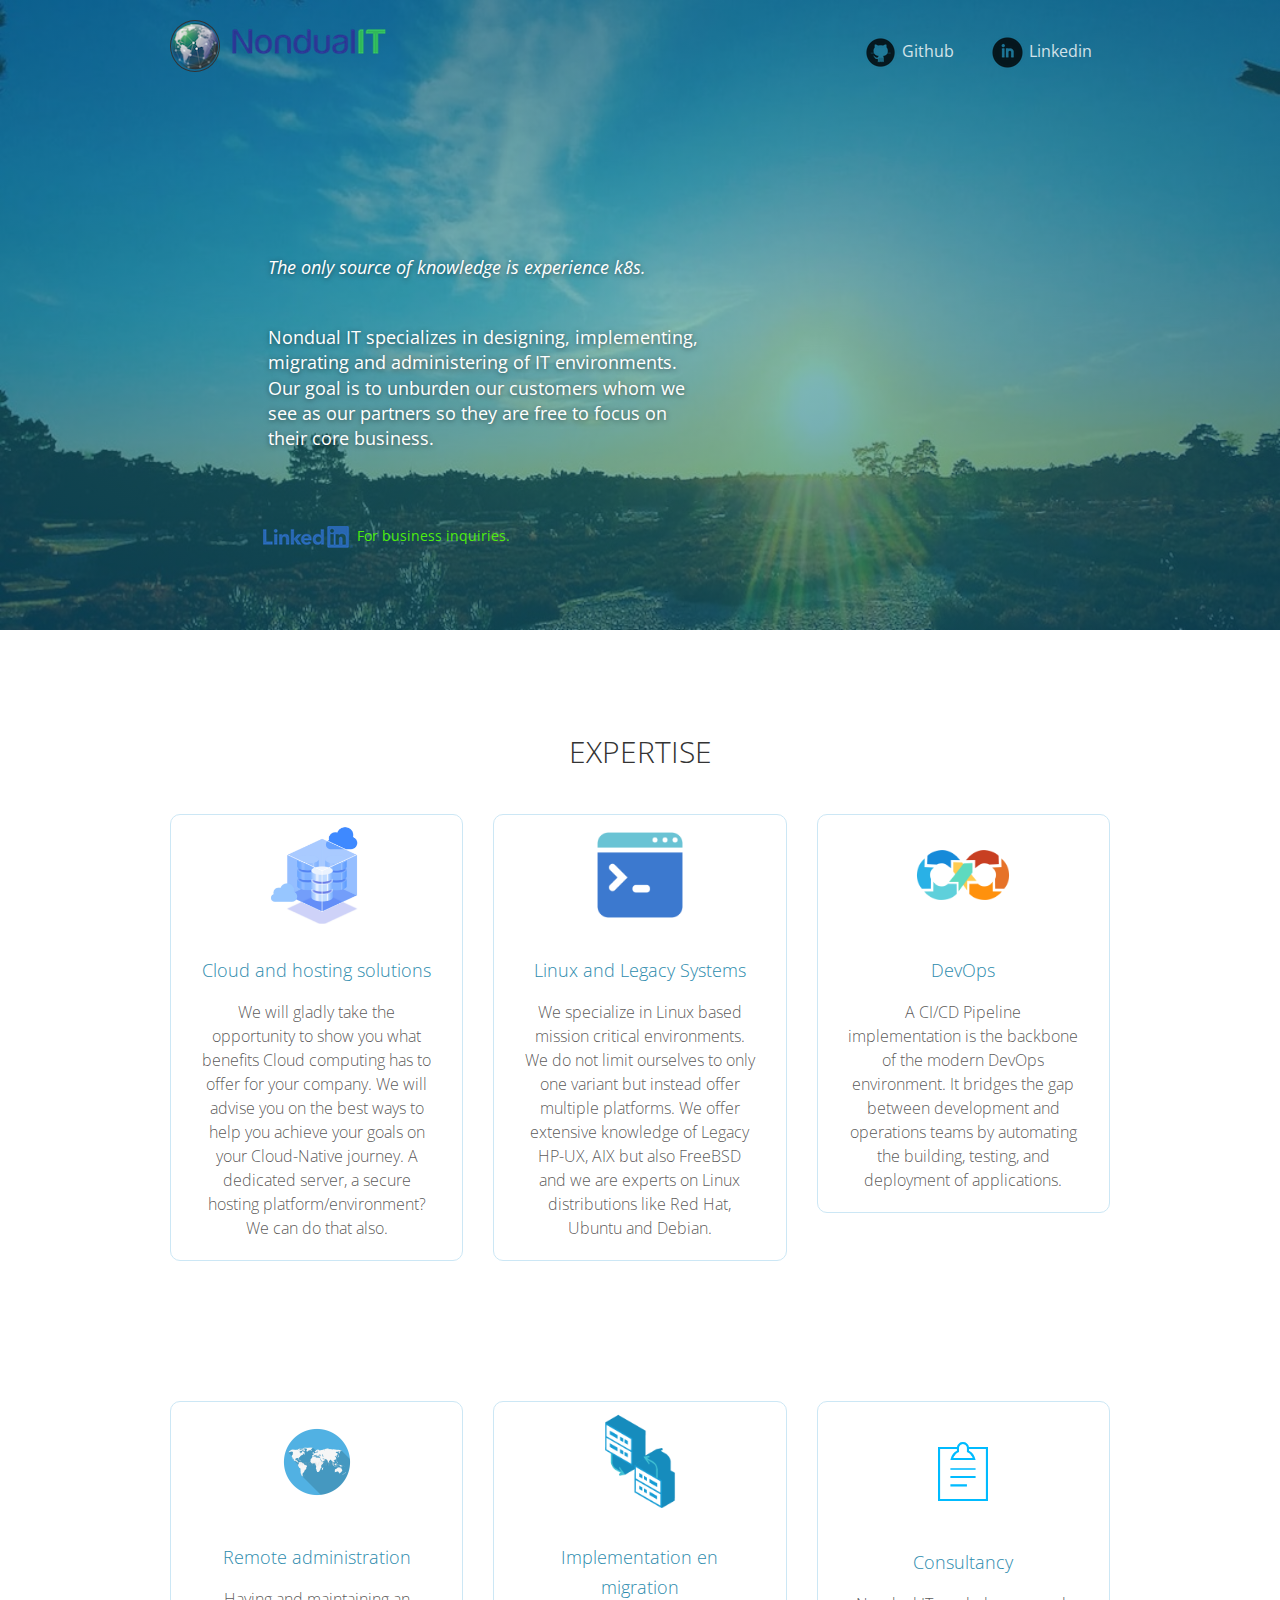
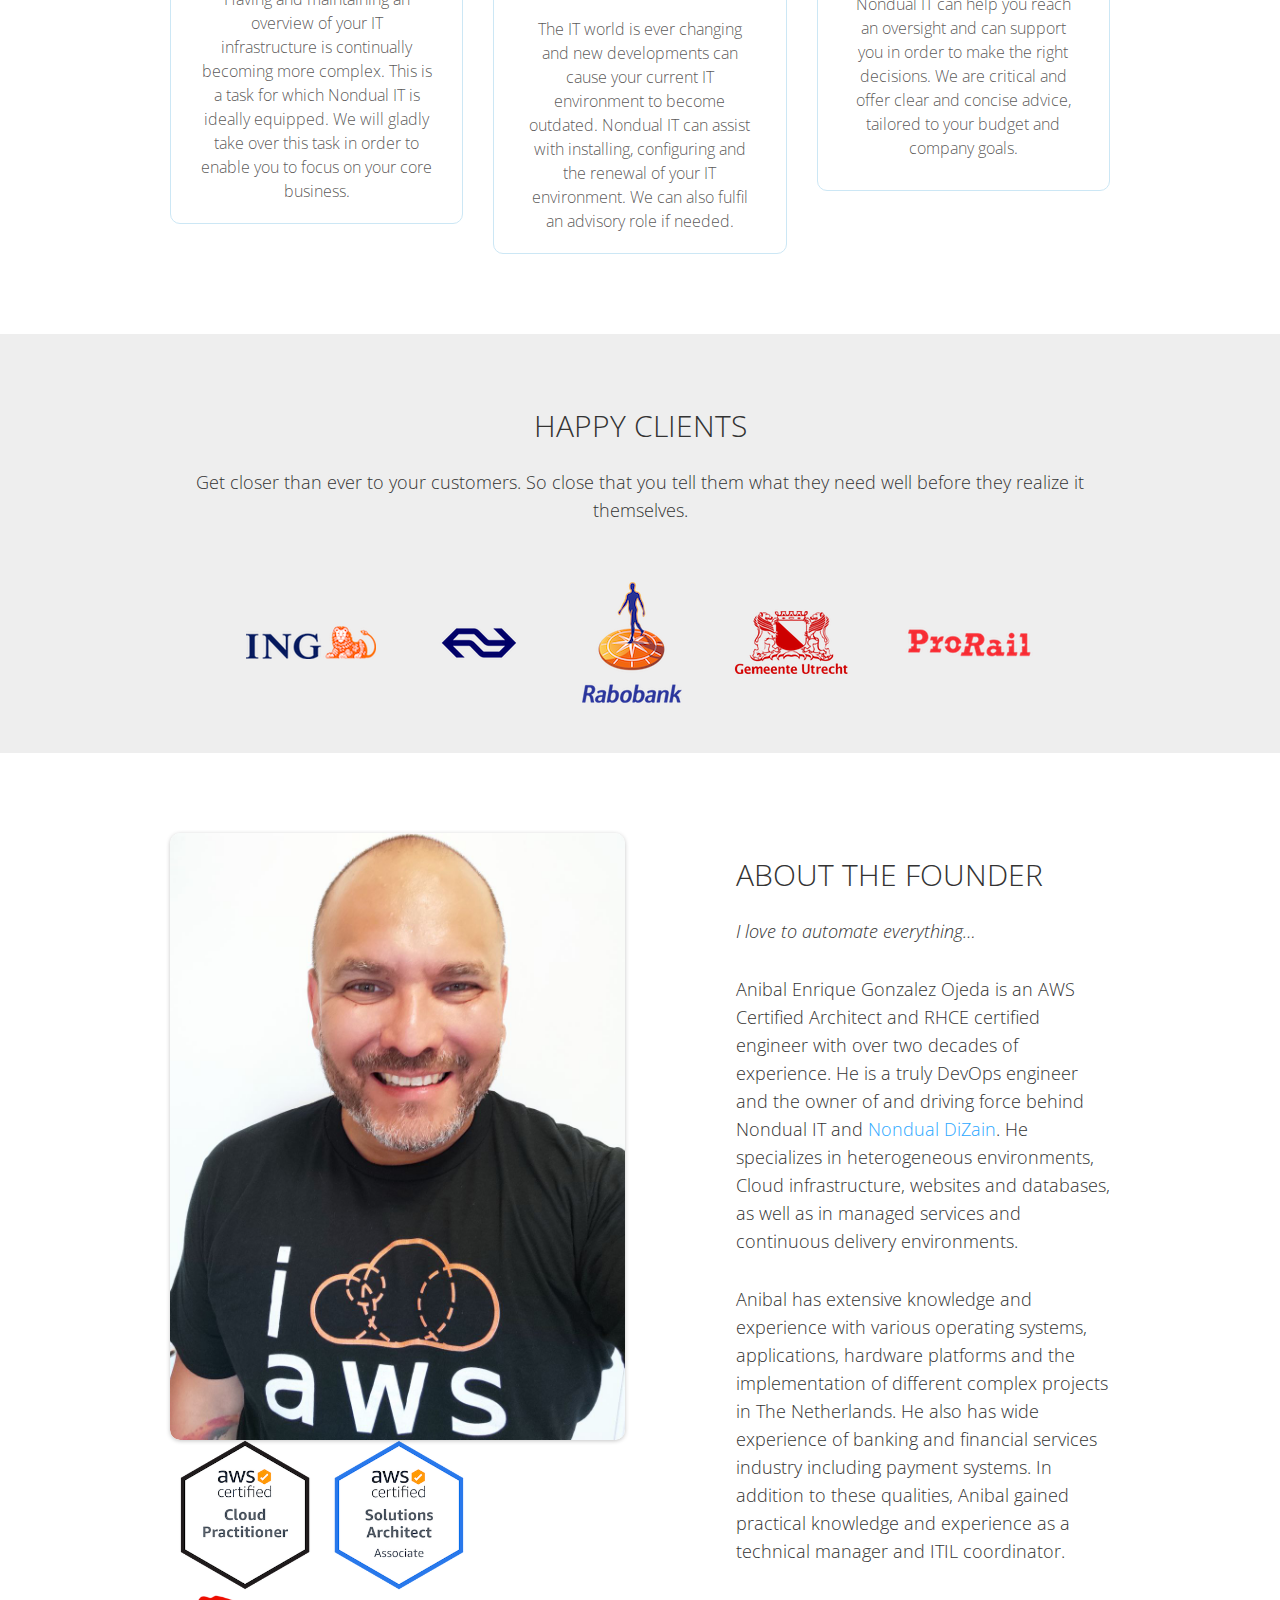
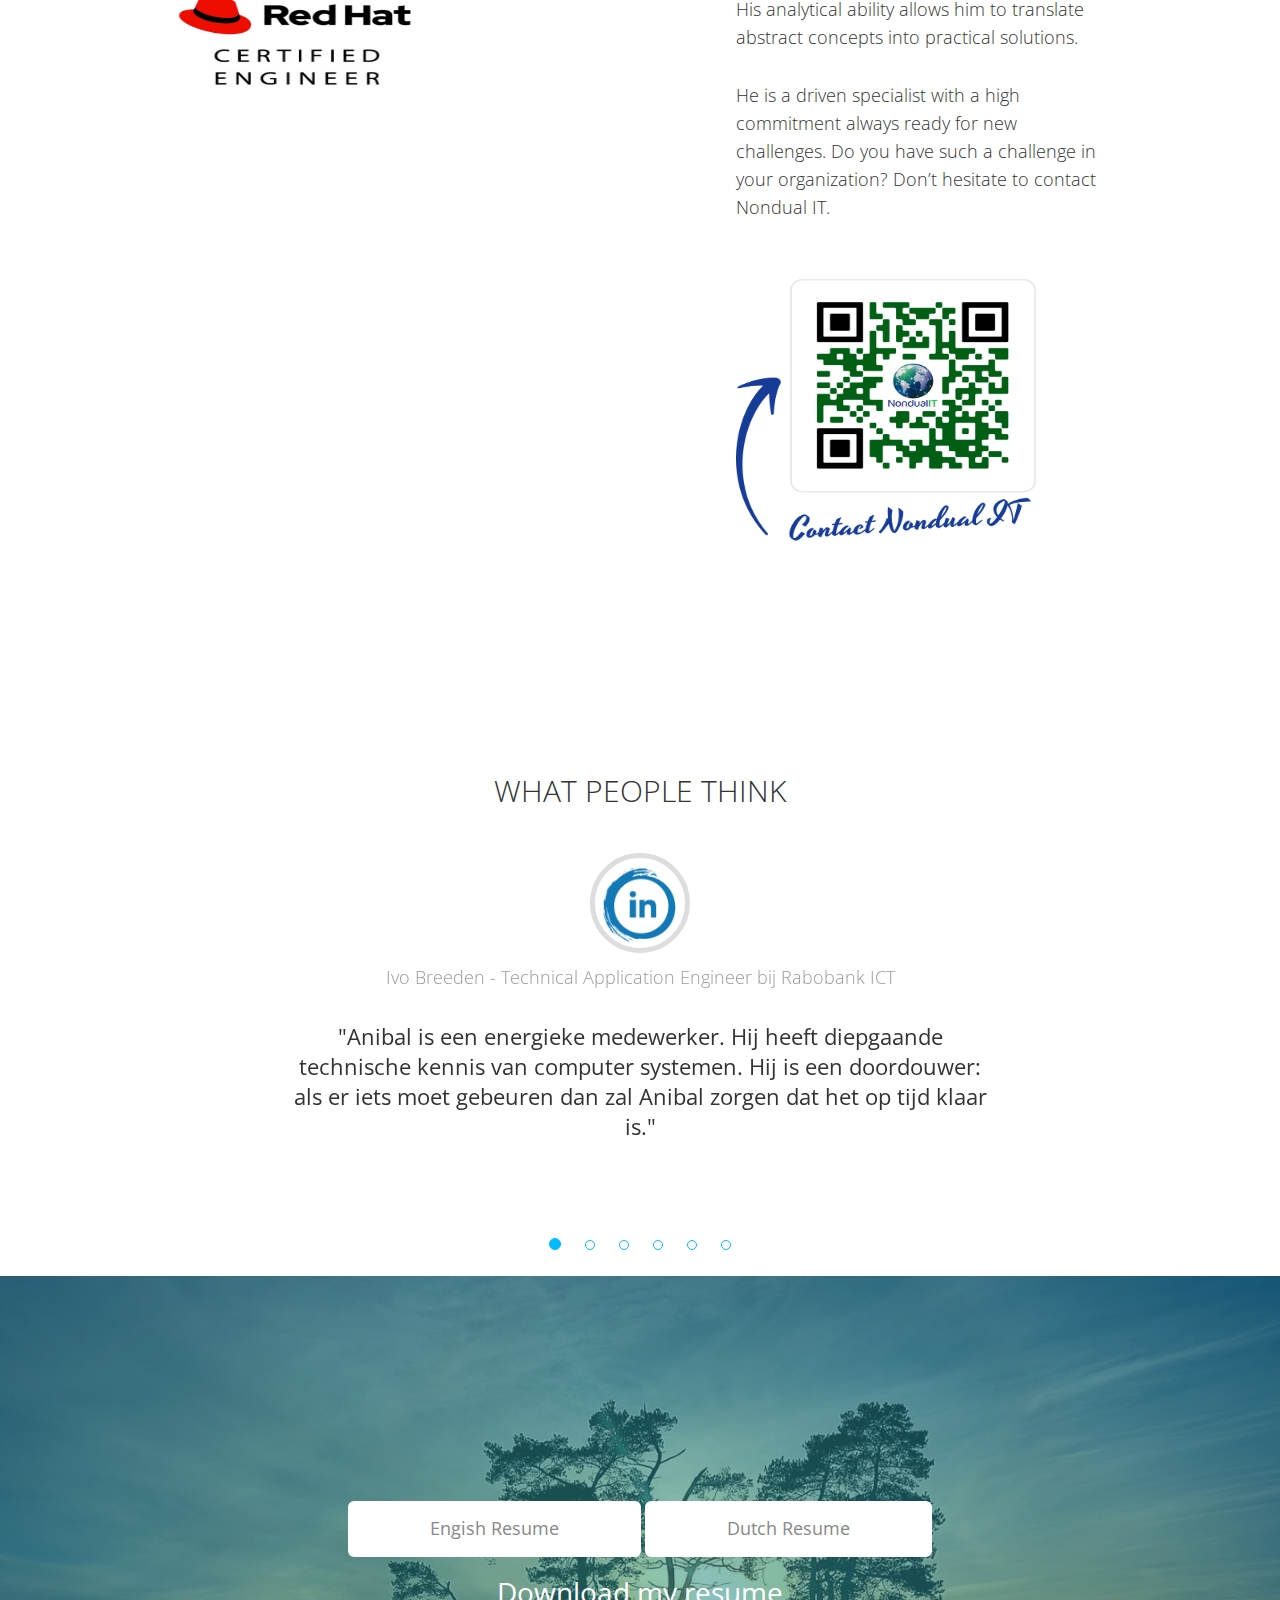
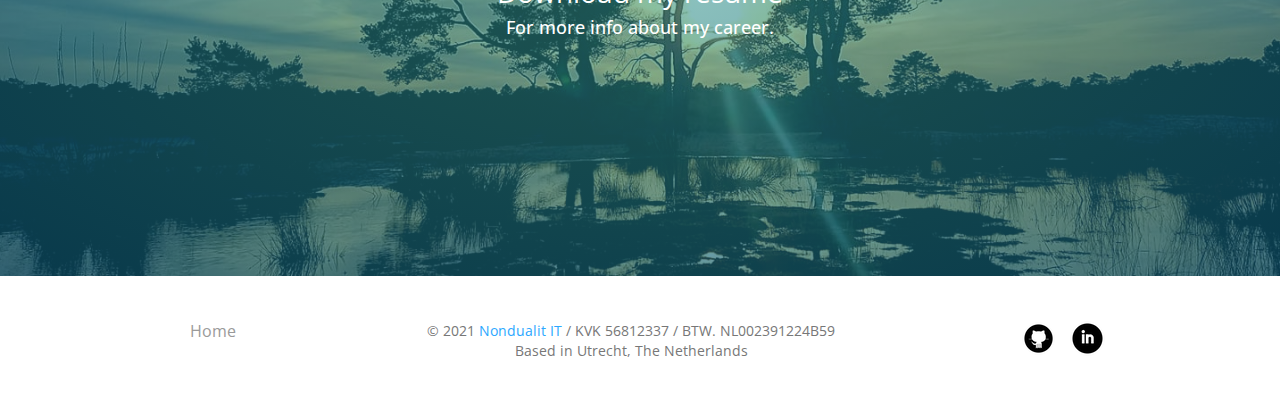
==== commit 570b6c0a: "update" ====
--- a/index.html
+++ b/index.html
@@ -67,7 +67,7 @@
                             <div class="description">
                                 <br>
                                 <br>
-                                <h5><i>The only source of knowledge is experience.</i></h5>
+                                <h5><i>The only source of knowledge is experience k8s.</i></h5>
                                 <br>
                                 <h5>Nondual IT specializes in designing, implementing, migrating and administering of IT environments. Our goal is to unburden our customers whom we see as our partners so they are free to focus on their core business.</h5>
                             </div>
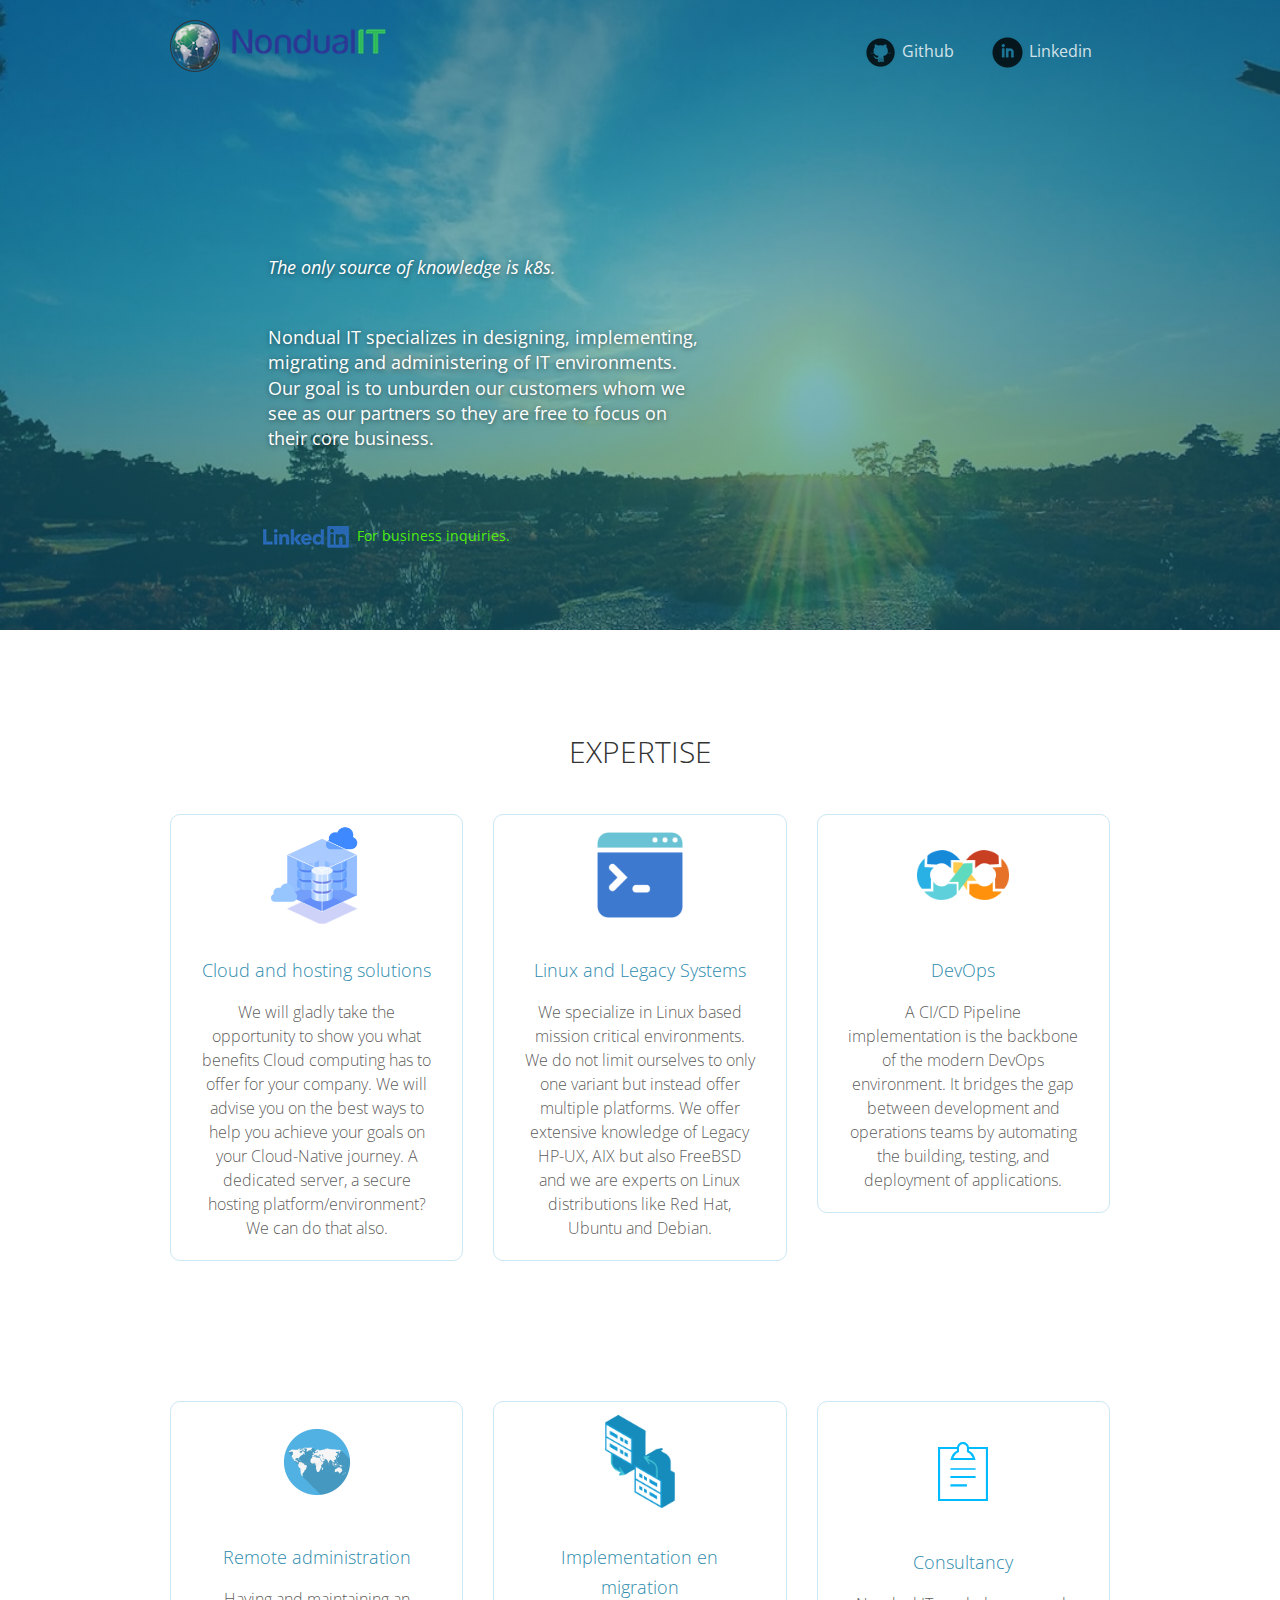
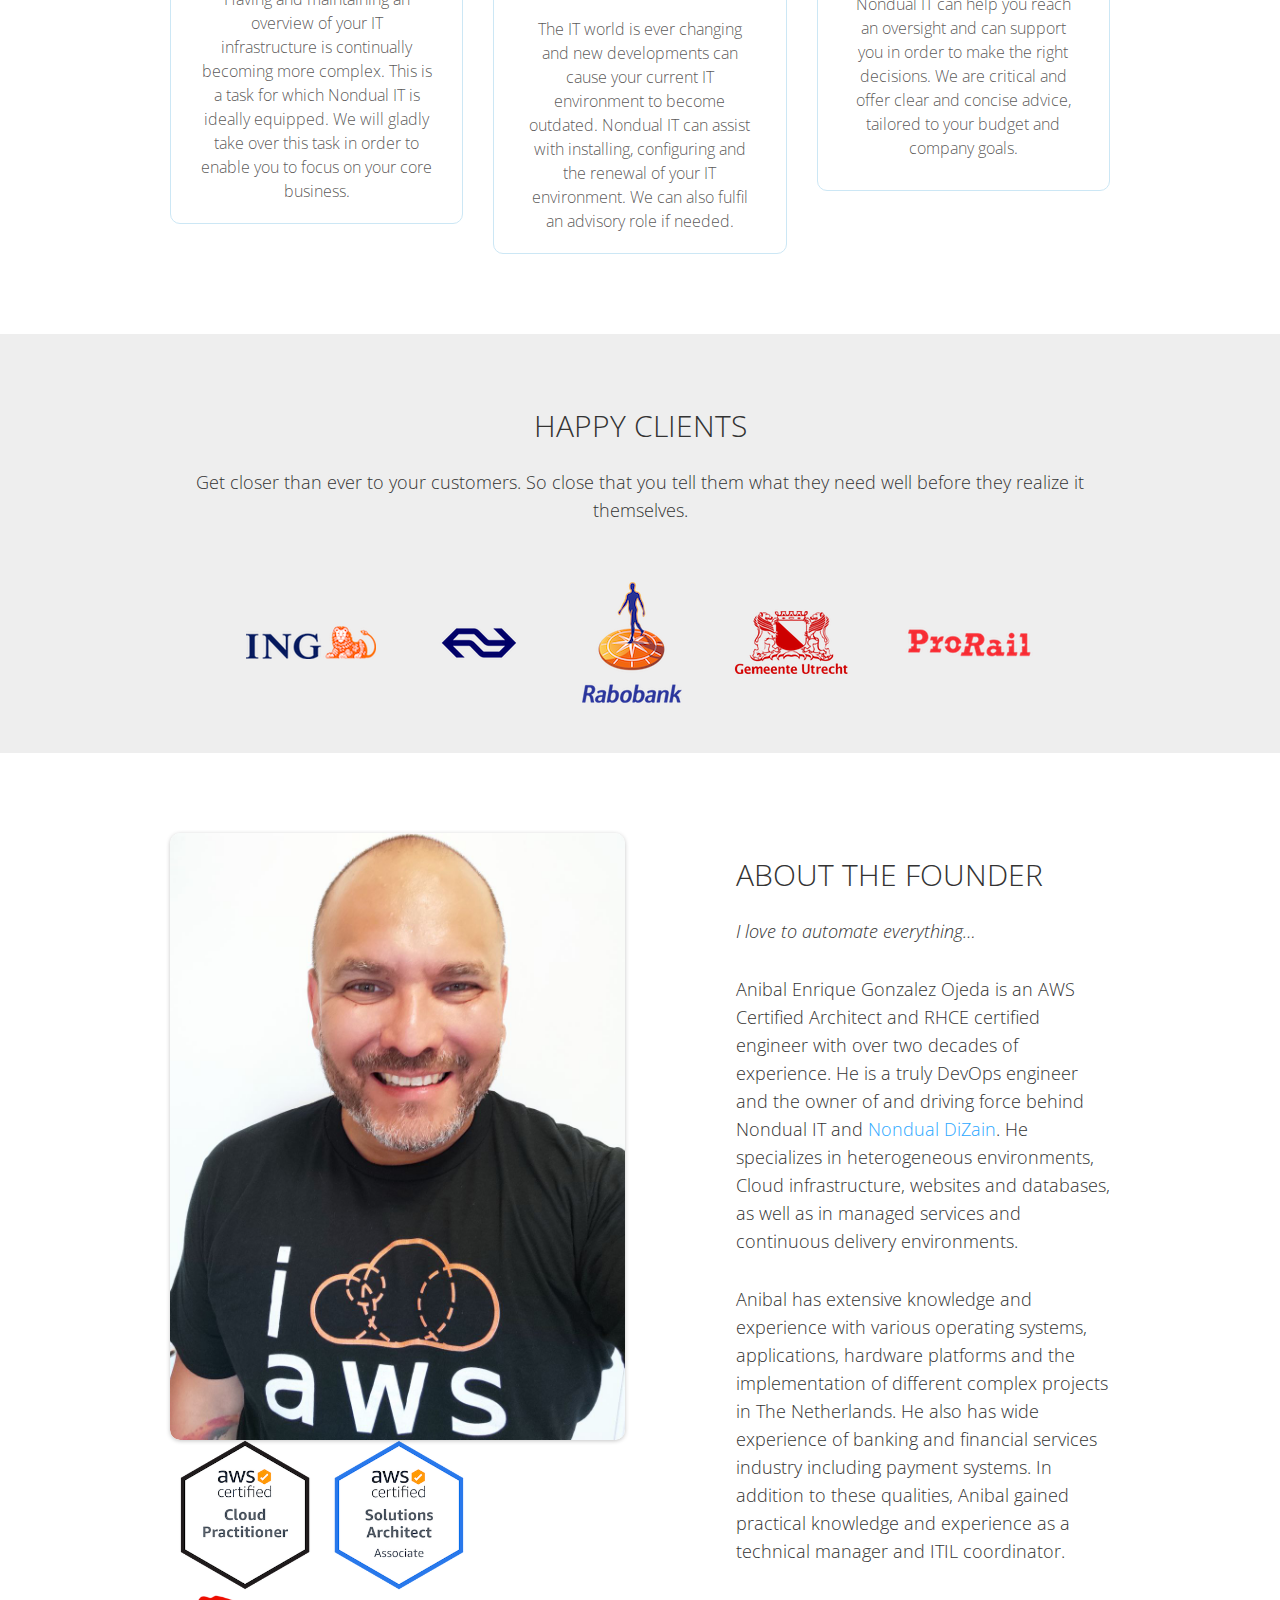
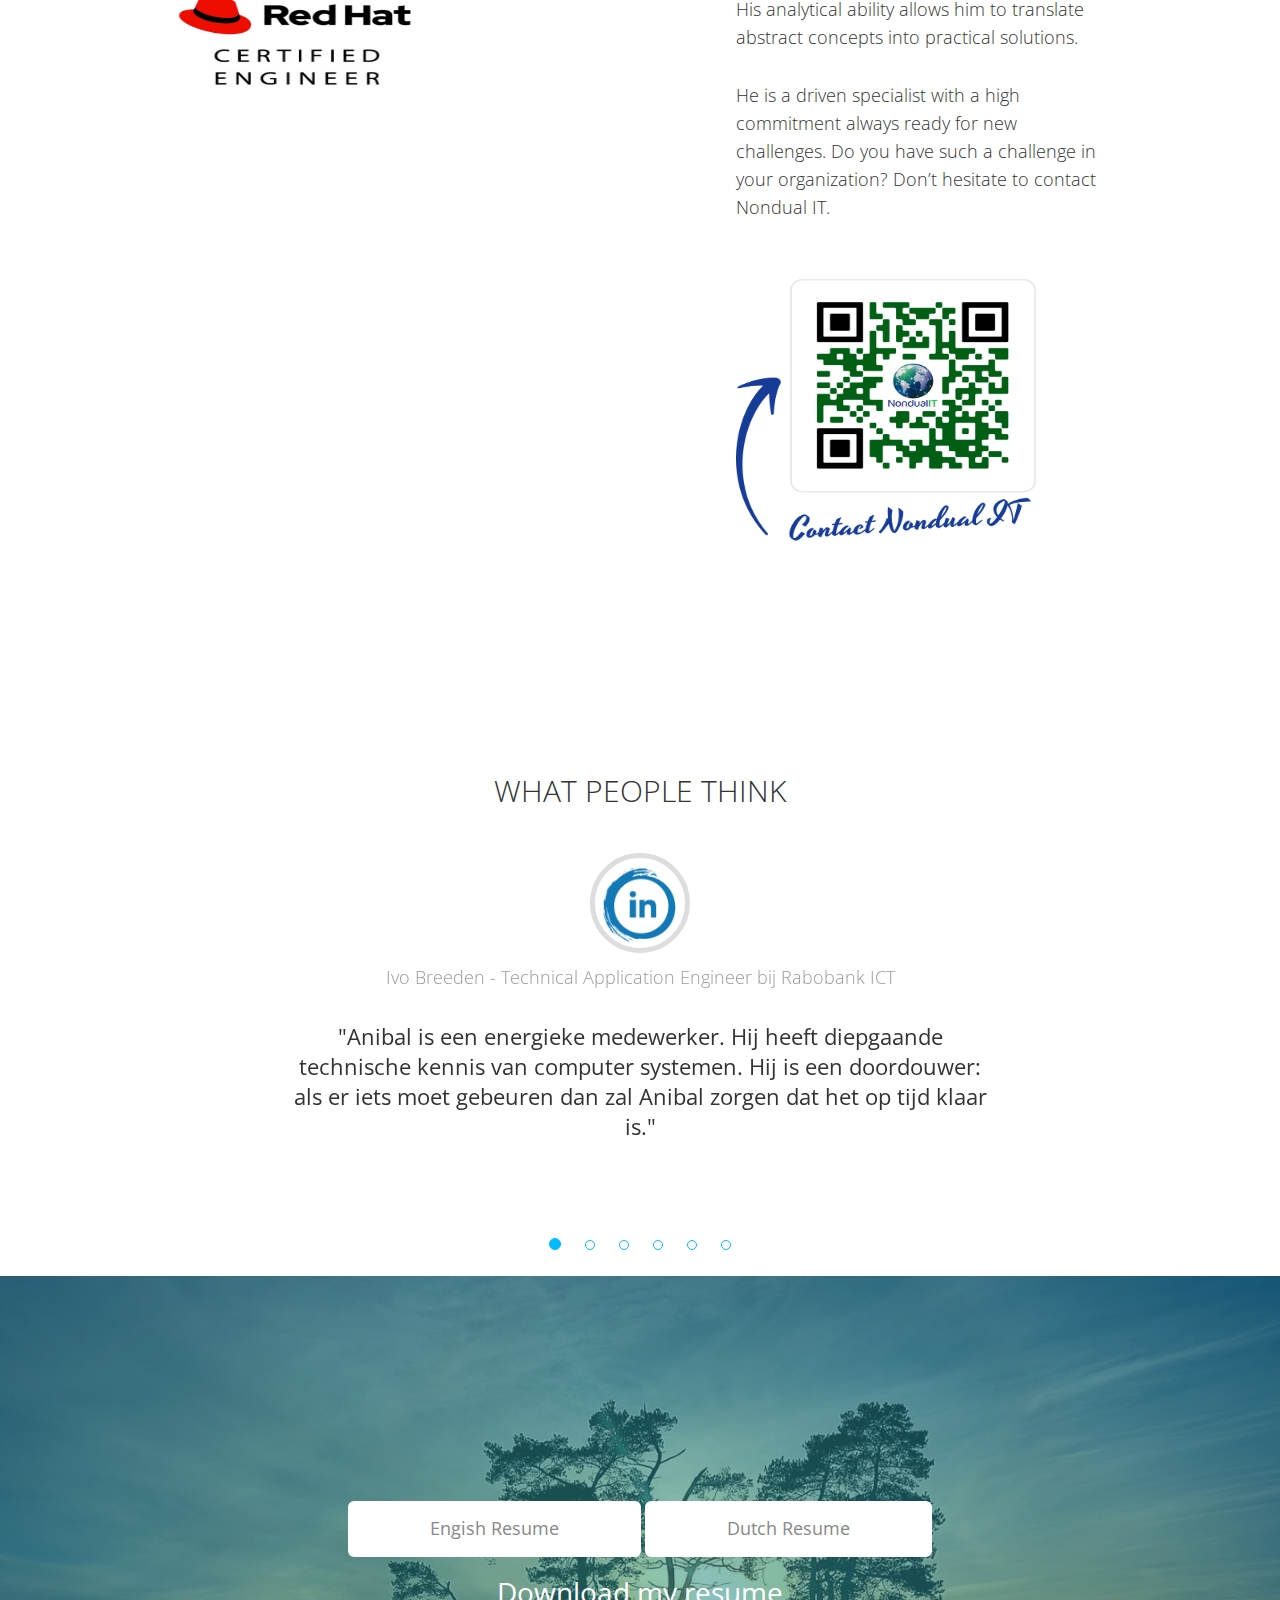
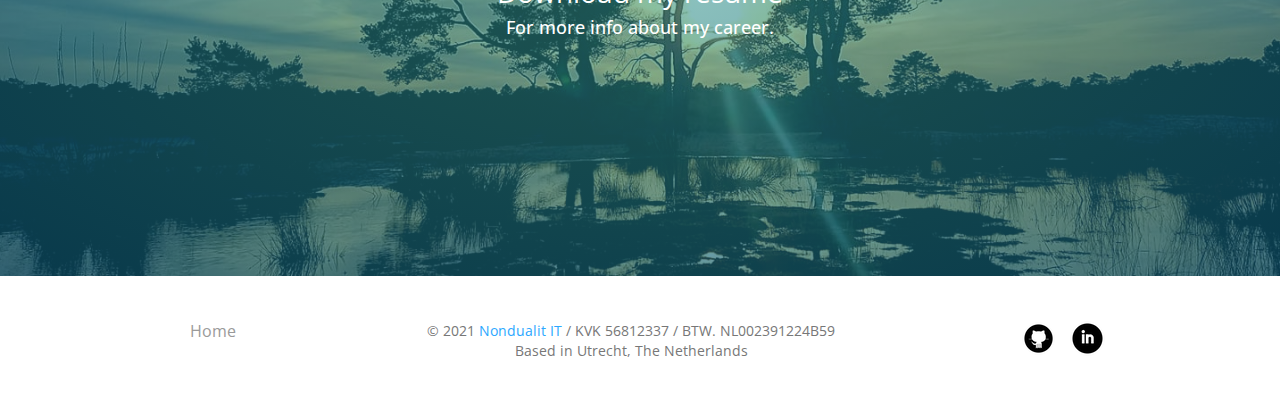
==== commit fd4d20f0: "update" ====
--- a/index.html
+++ b/index.html
@@ -67,7 +67,7 @@
                             <div class="description">
                                 <br>
                                 <br>
-                                <h5><i>The only source of knowledge is experience k8s.</i></h5>
+                                <h5><i>The only source of knowledge is k8s.</i></h5>
                                 <br>
                                 <h5>Nondual IT specializes in designing, implementing, migrating and administering of IT environments. Our goal is to unburden our customers whom we see as our partners so they are free to focus on their core business.</h5>
                             </div>
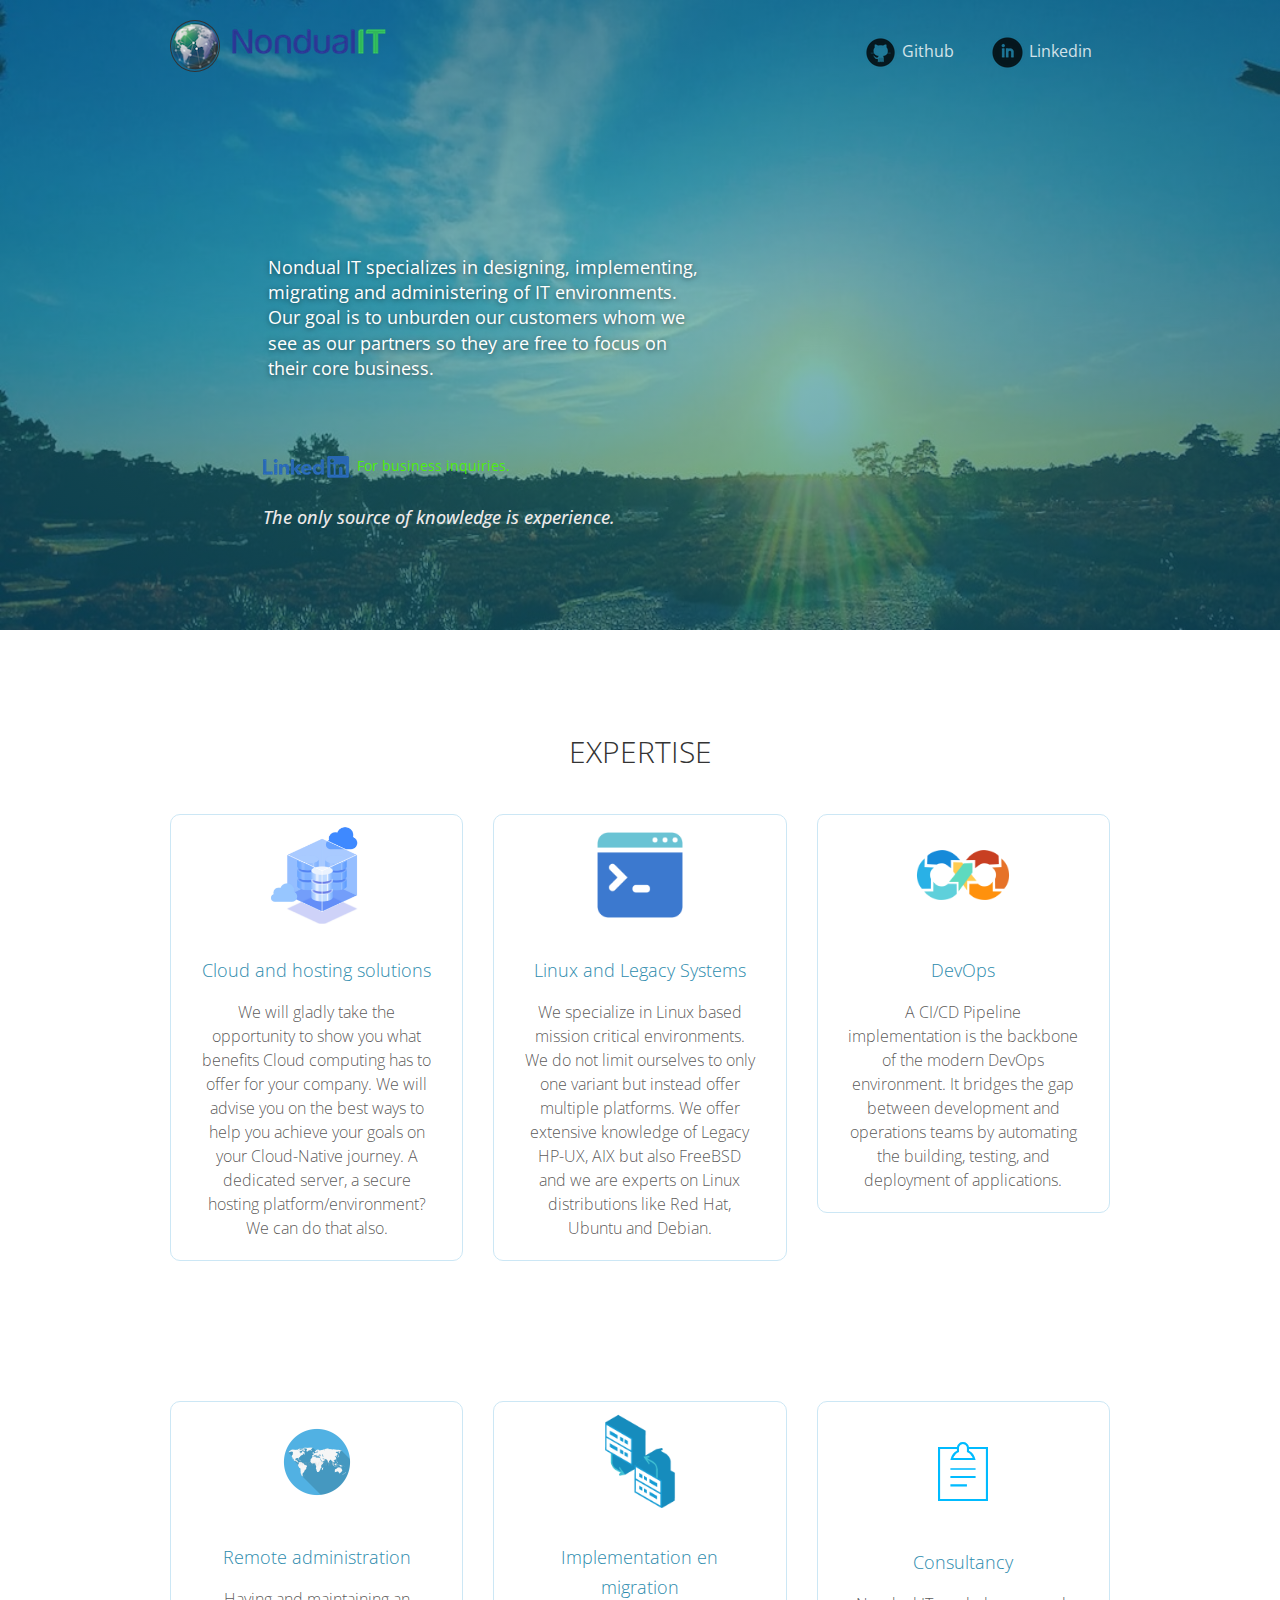
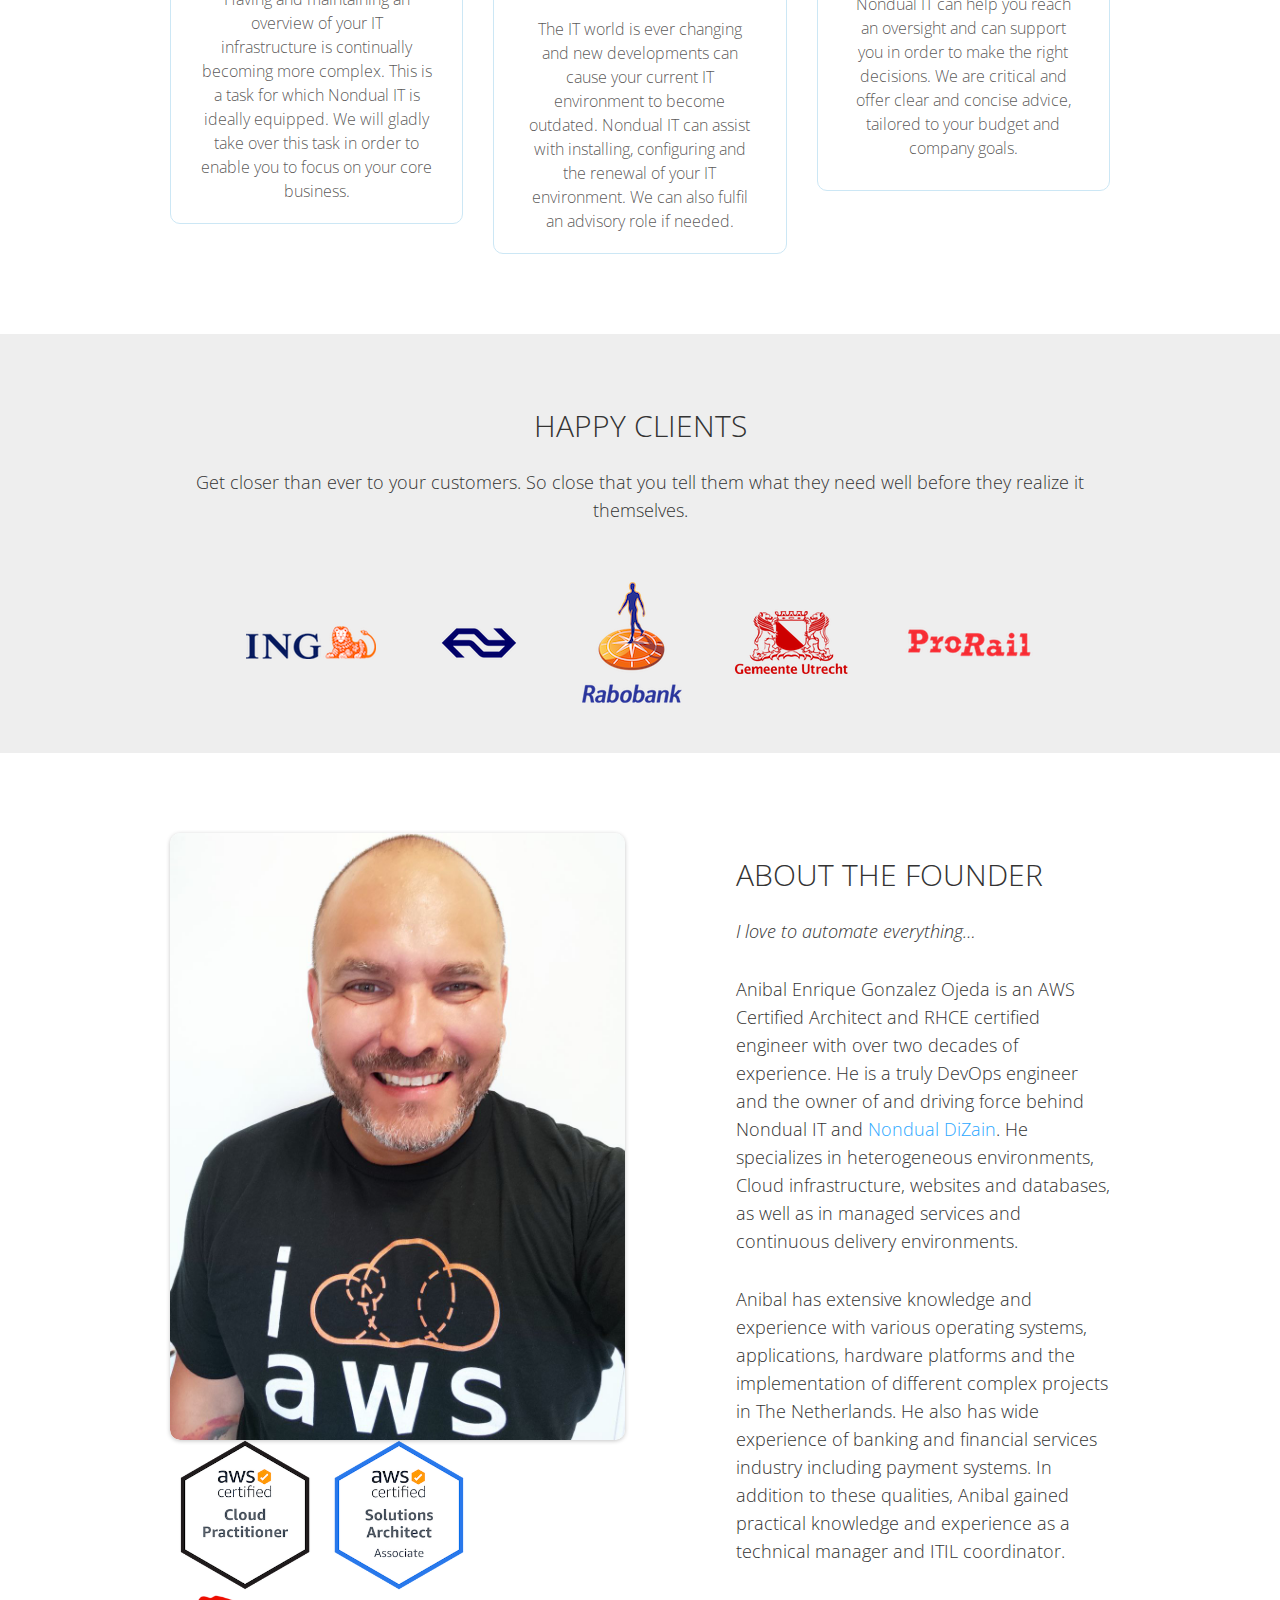
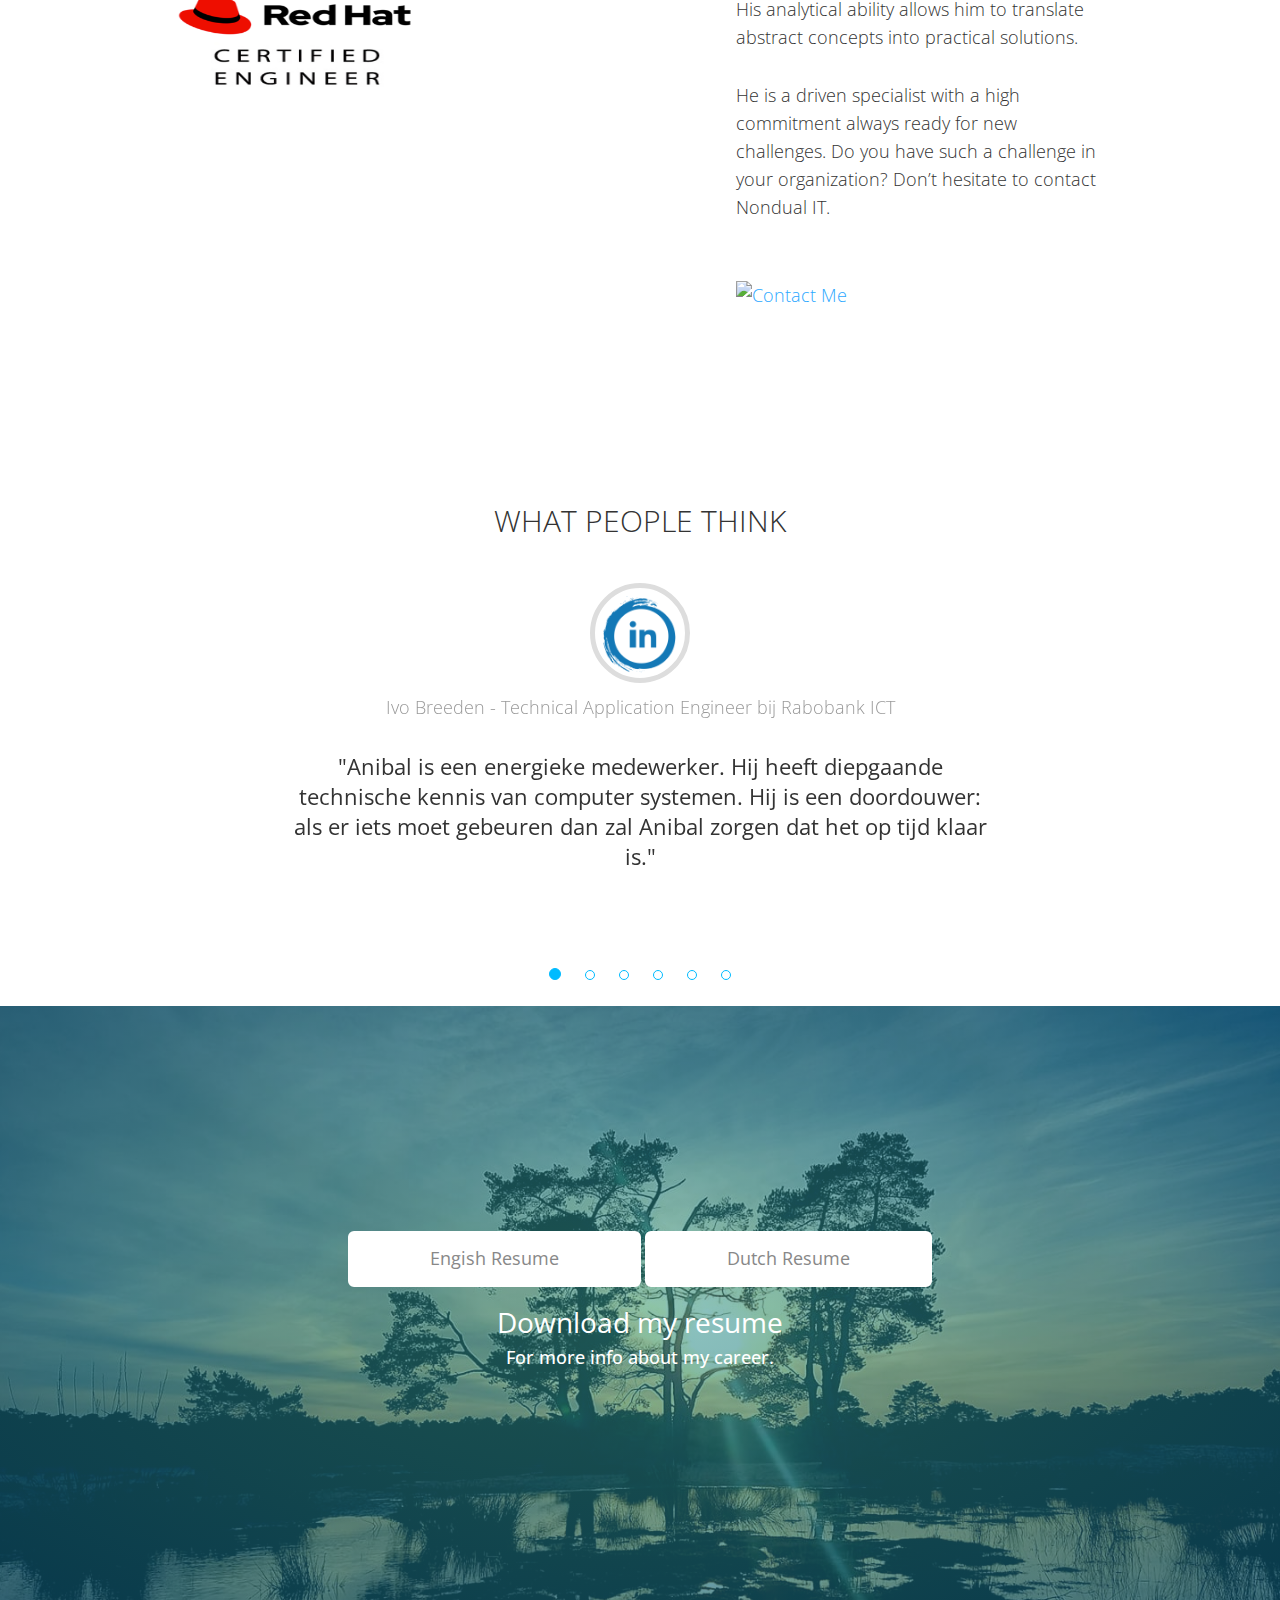
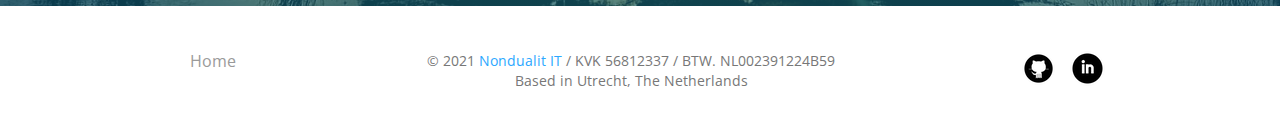
==== commit cd5a251f: "update" ====
--- a/index.html
+++ b/index.html
@@ -67,14 +67,15 @@
                             <div class="description">
                                 <br>
                                 <br>
-                                <h5><i>The only source of knowledge is k8s.</i></h5>
-                                <br>
                                 <h5>Nondual IT specializes in designing, implementing, migrating and administering of IT environments. Our goal is to unburden our customers whom we see as our partners so they are free to focus on their core business.</h5>
                             </div>
                             <div class="buttons">
                                 
                                     <h5></h5><a href="https://www.linkedin.com/in/anibalojeda/" style="color:rgb(78, 238, 15)"></h5>
                                     <img src="assets/img/logos/linkedingrande.png"> For business inquiries.
+                                    <br>
+                                    <br>
+                                    <h5><i style="color:rgb(236, 233, 233)">The only source of knowledge is experience.</i></h5>
                                     </a>
                                 
                                 </button>
@@ -202,7 +203,7 @@
                                 <p>He is a driven specialist with a high commitment always ready for new challenges.
                                 Do you have such a challenge in your organization? Don’t hesitate to contact Nondual IT.<p> 
                                 <br>
-                                <a href="https://qrco.de/bcKvS8" target="_blank"><img src="qr2.png" width="300" height="300" alt="Contact Me"></a>                  
+                                <a href="https://qrco.de/bcKvS8" target="_blank"><img src="assets/qr/qr2.png" width="300" height="300" alt="Contact Me"></a>                  
                         </div>
                     </div>
                 </div>
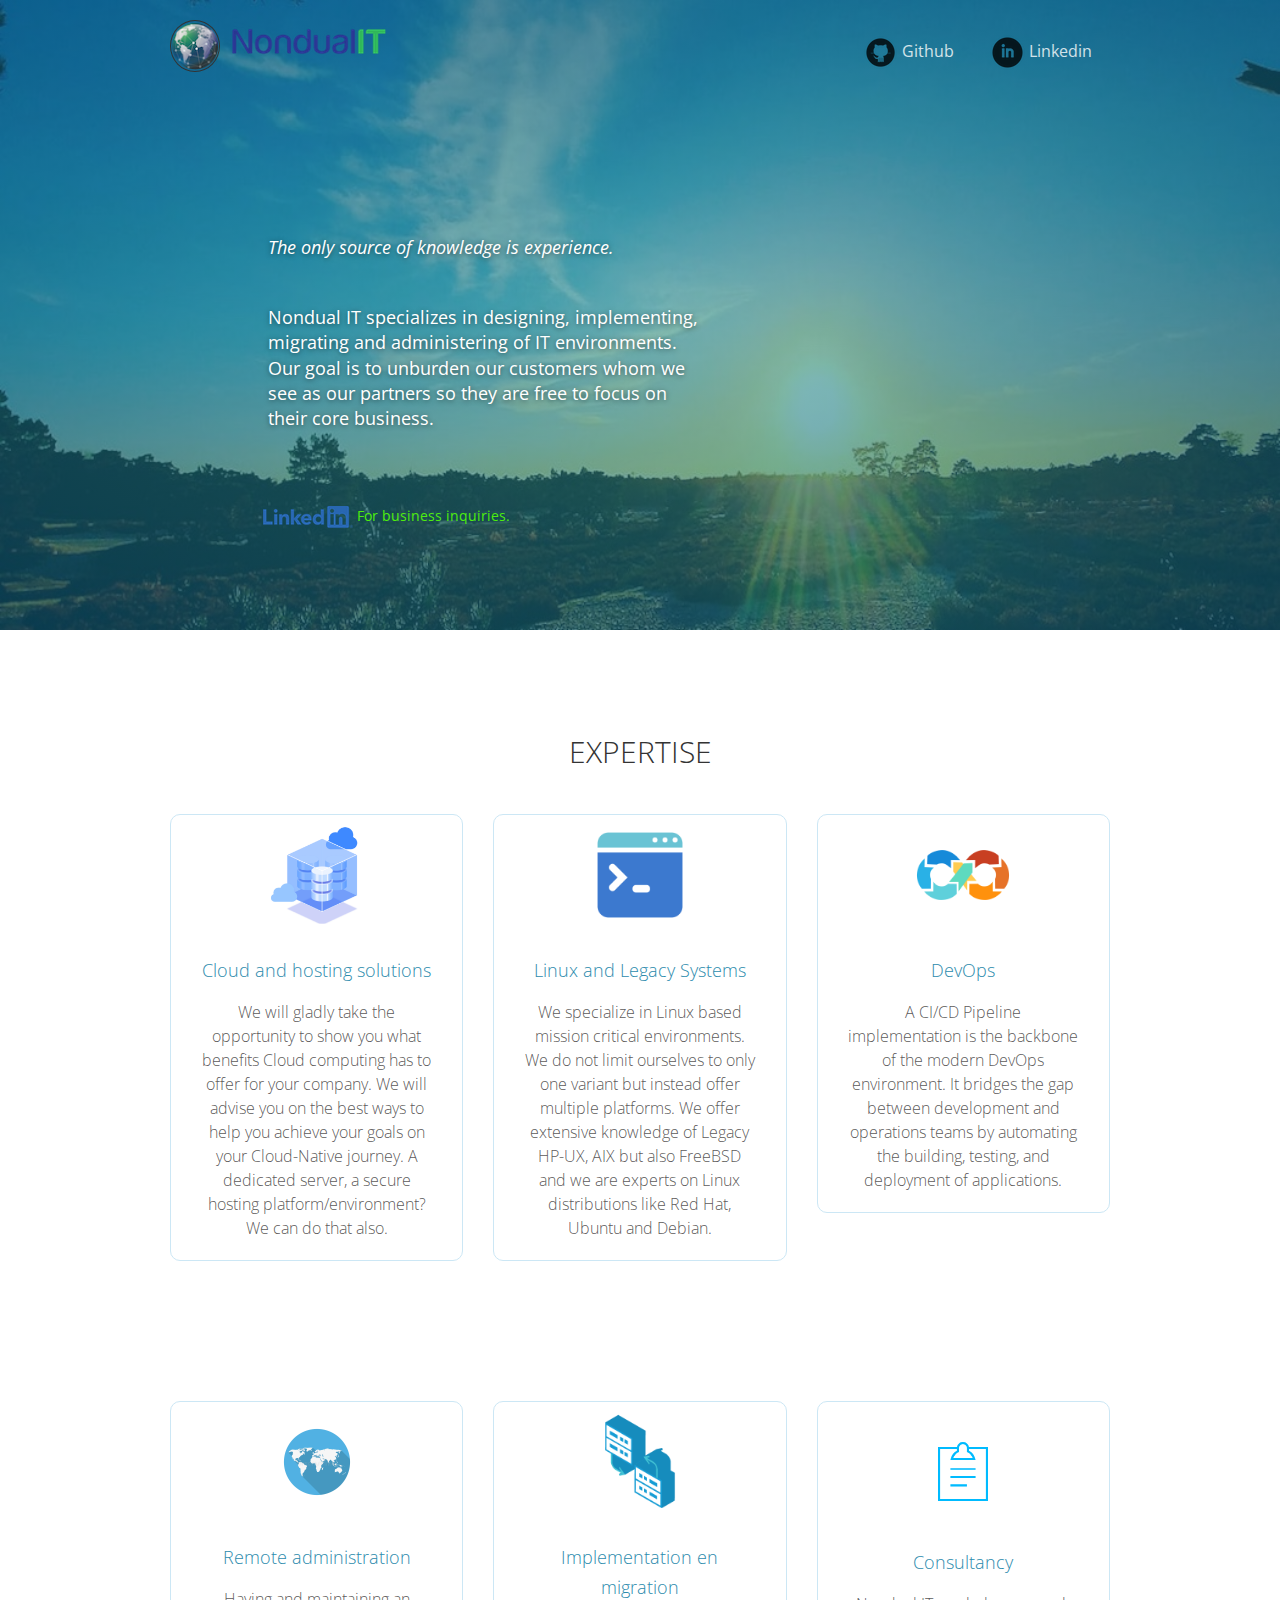
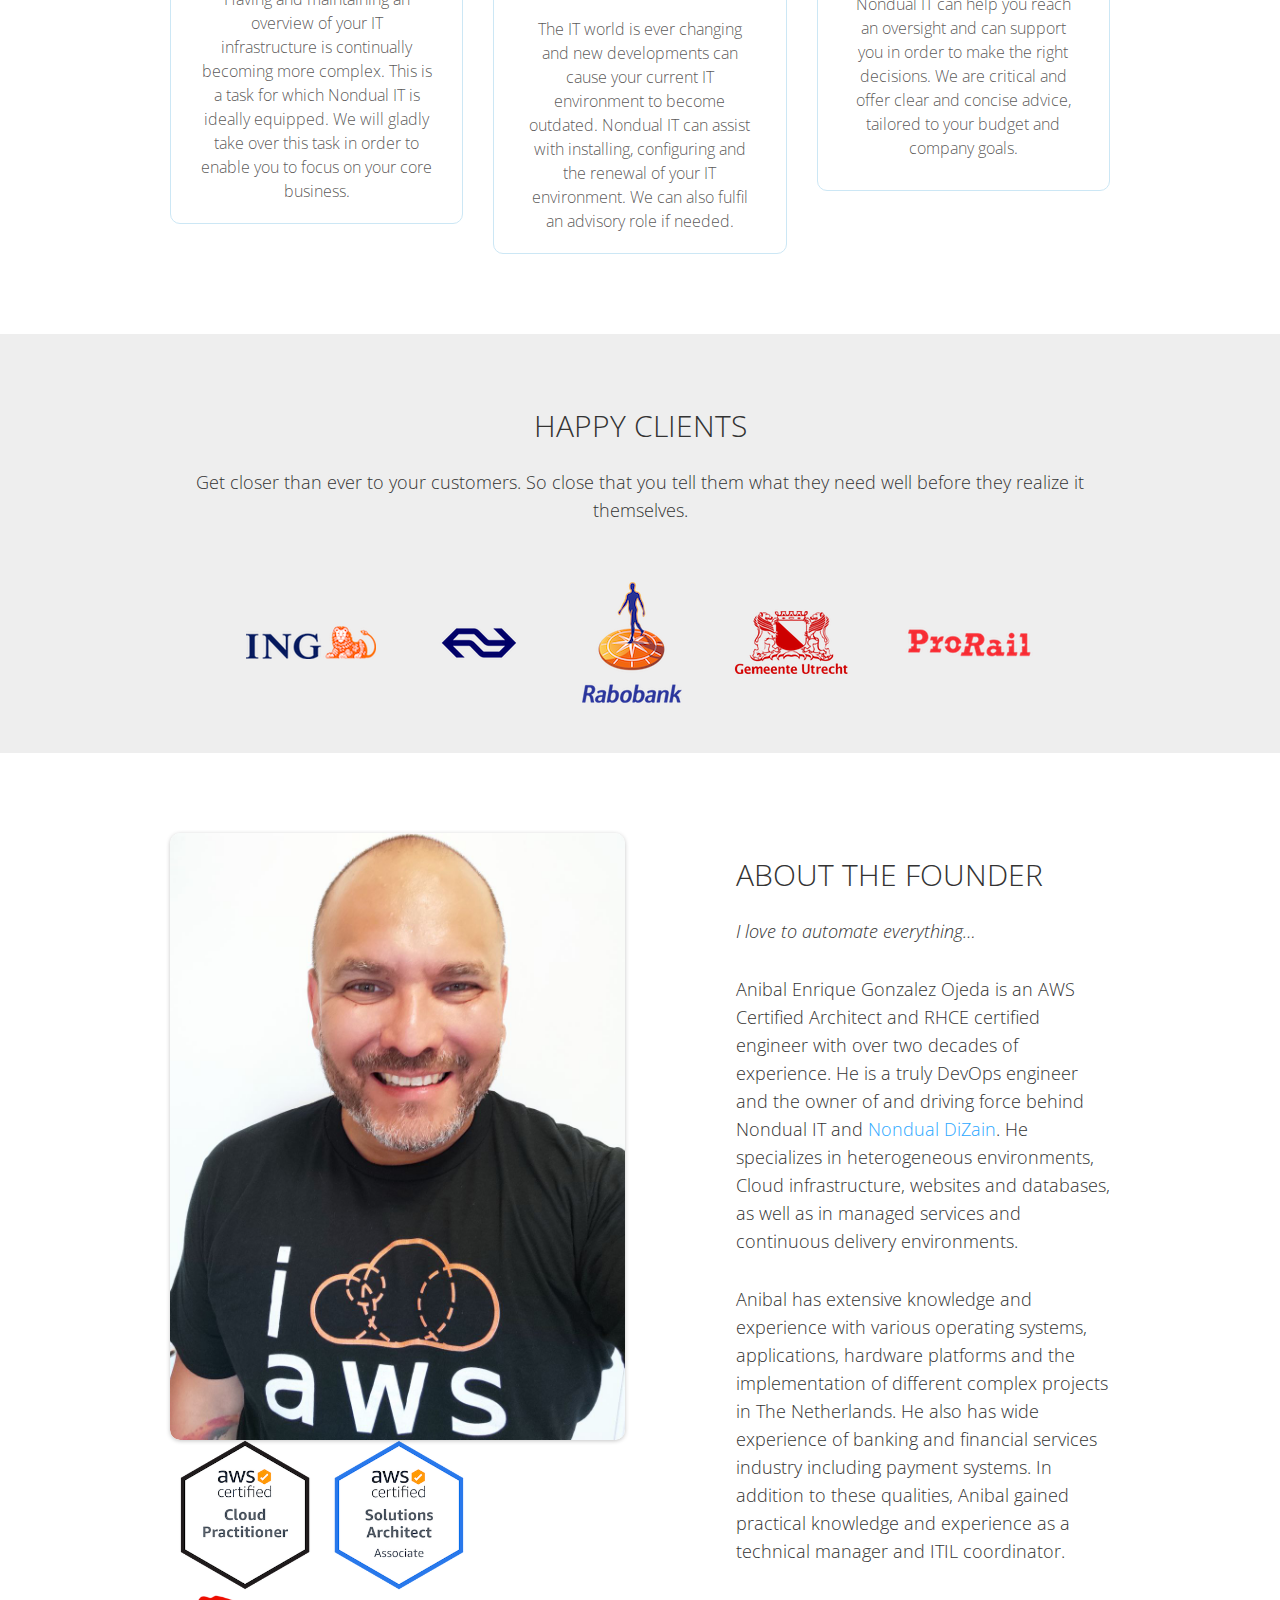
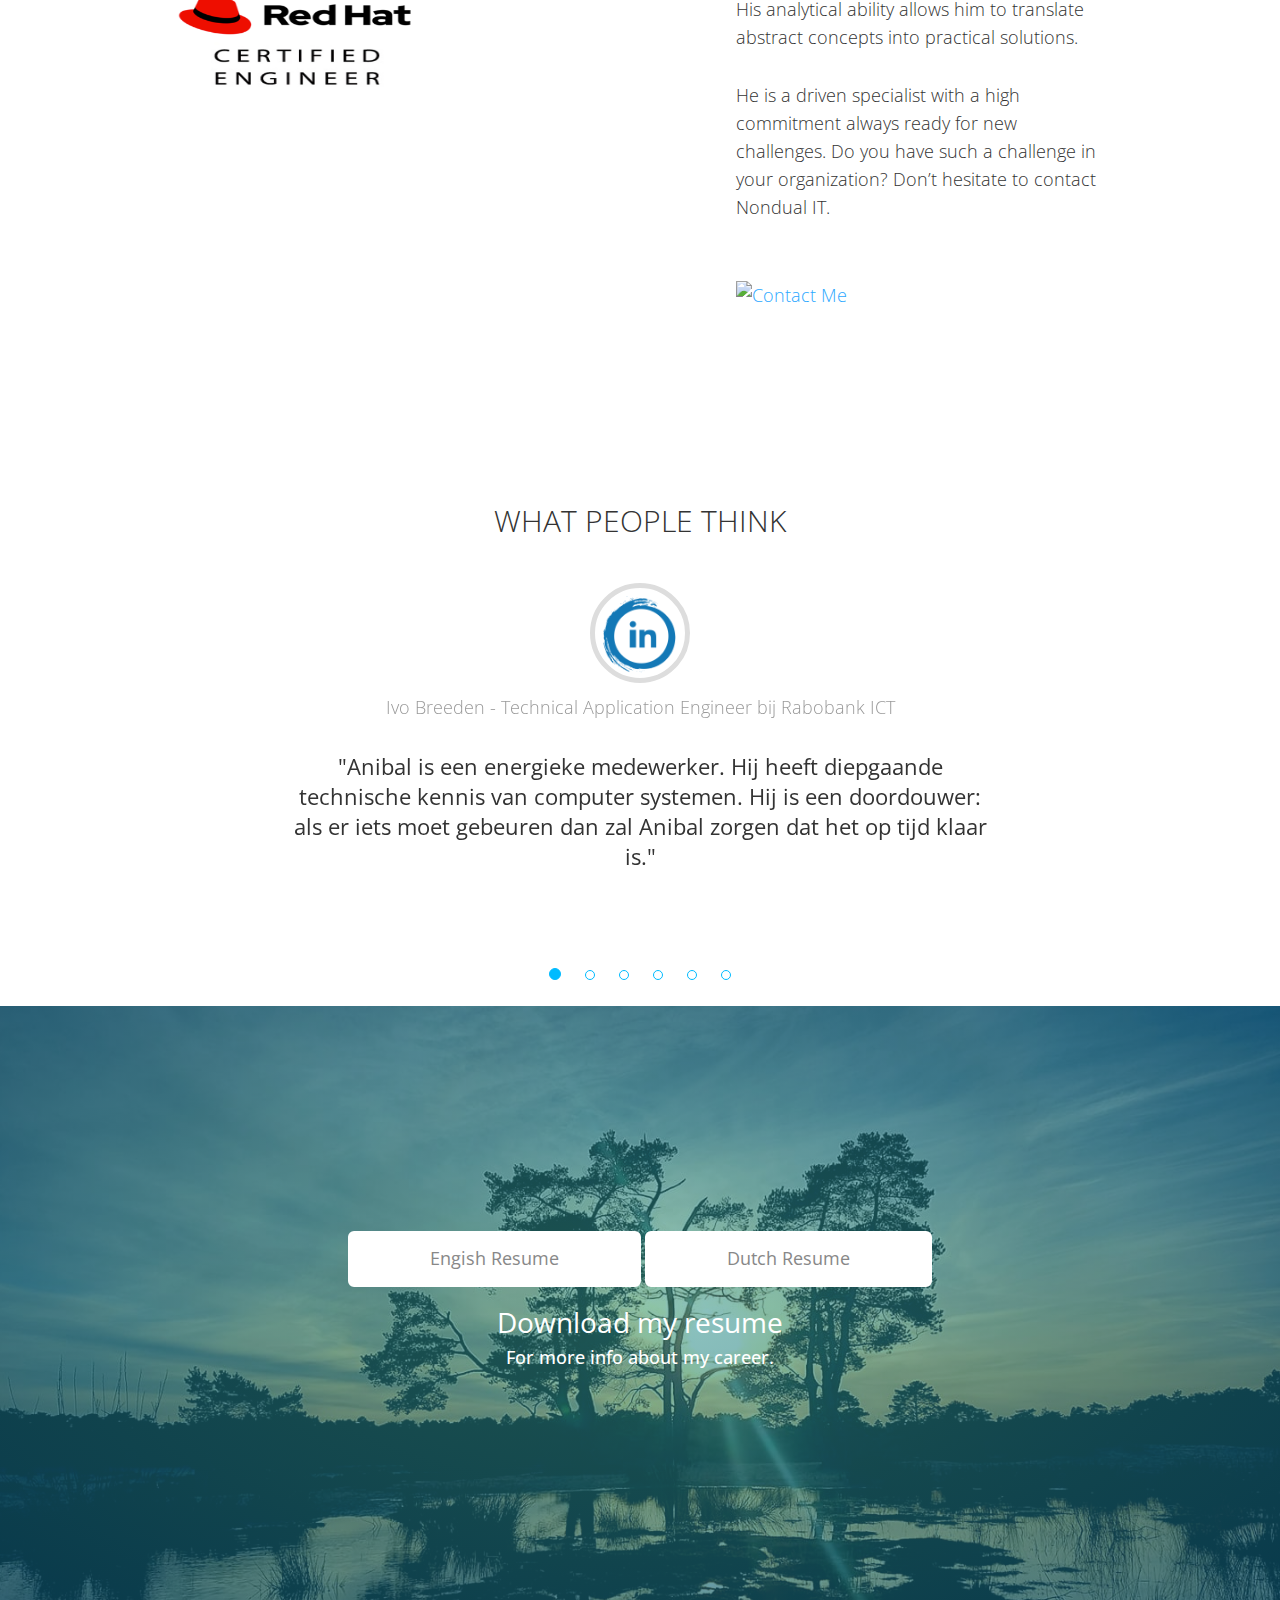
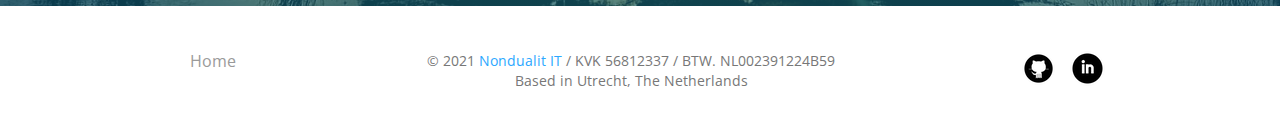
==== commit cbe43d77: "update" ====
--- a/index.html
+++ b/index.html
@@ -66,6 +66,7 @@
                         <div class="col-md-6 col-md-offset-1">
                             <div class="description">
                                 <br>
+                                <h5><i>The only source of knowledge is experience.</i></h5>
                                 <br>
                                 <h5>Nondual IT specializes in designing, implementing, migrating and administering of IT environments. Our goal is to unburden our customers whom we see as our partners so they are free to focus on their core business.</h5>
                             </div>
@@ -73,9 +74,6 @@
                                 
                                     <h5></h5><a href="https://www.linkedin.com/in/anibalojeda/" style="color:rgb(78, 238, 15)"></h5>
                                     <img src="assets/img/logos/linkedingrande.png"> For business inquiries.
-                                    <br>
-                                    <br>
-                                    <h5><i style="color:rgb(236, 233, 233)">The only source of knowledge is experience.</i></h5>
                                     </a>
                                 
                                 </button>
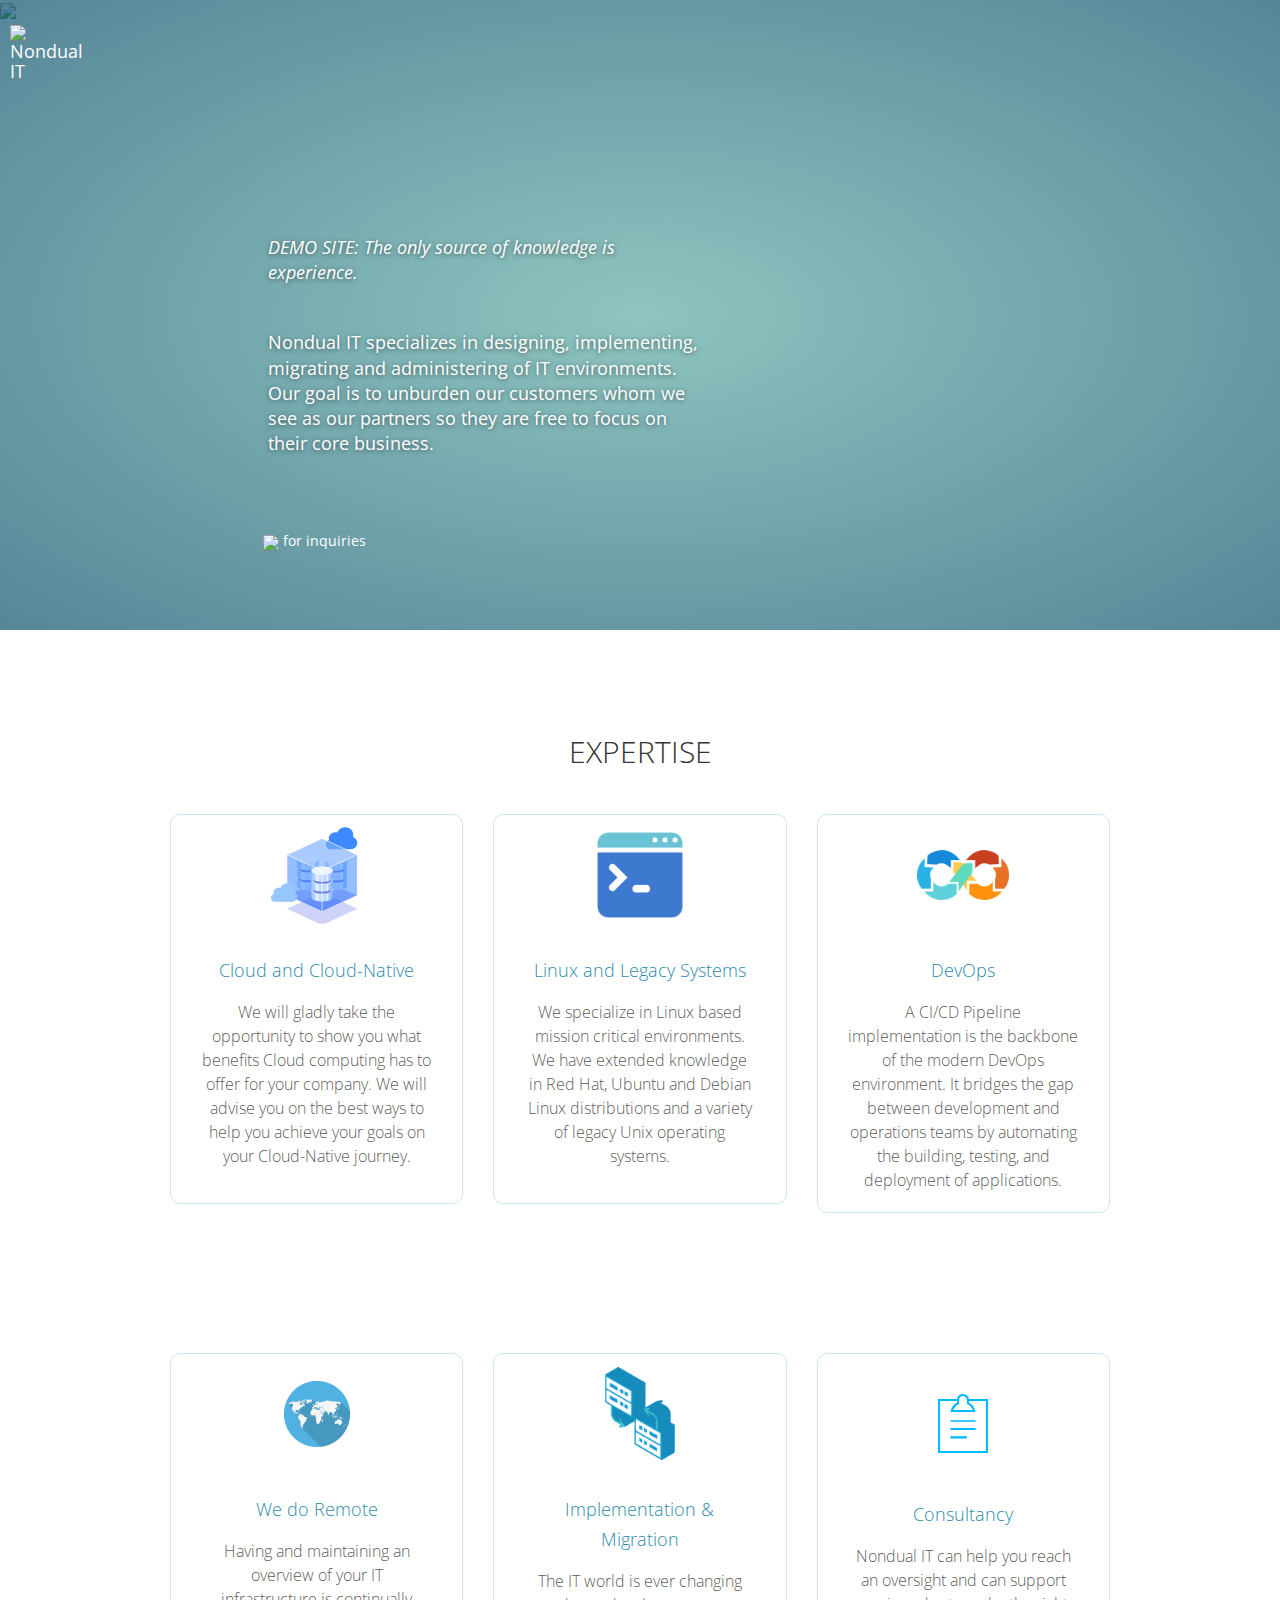
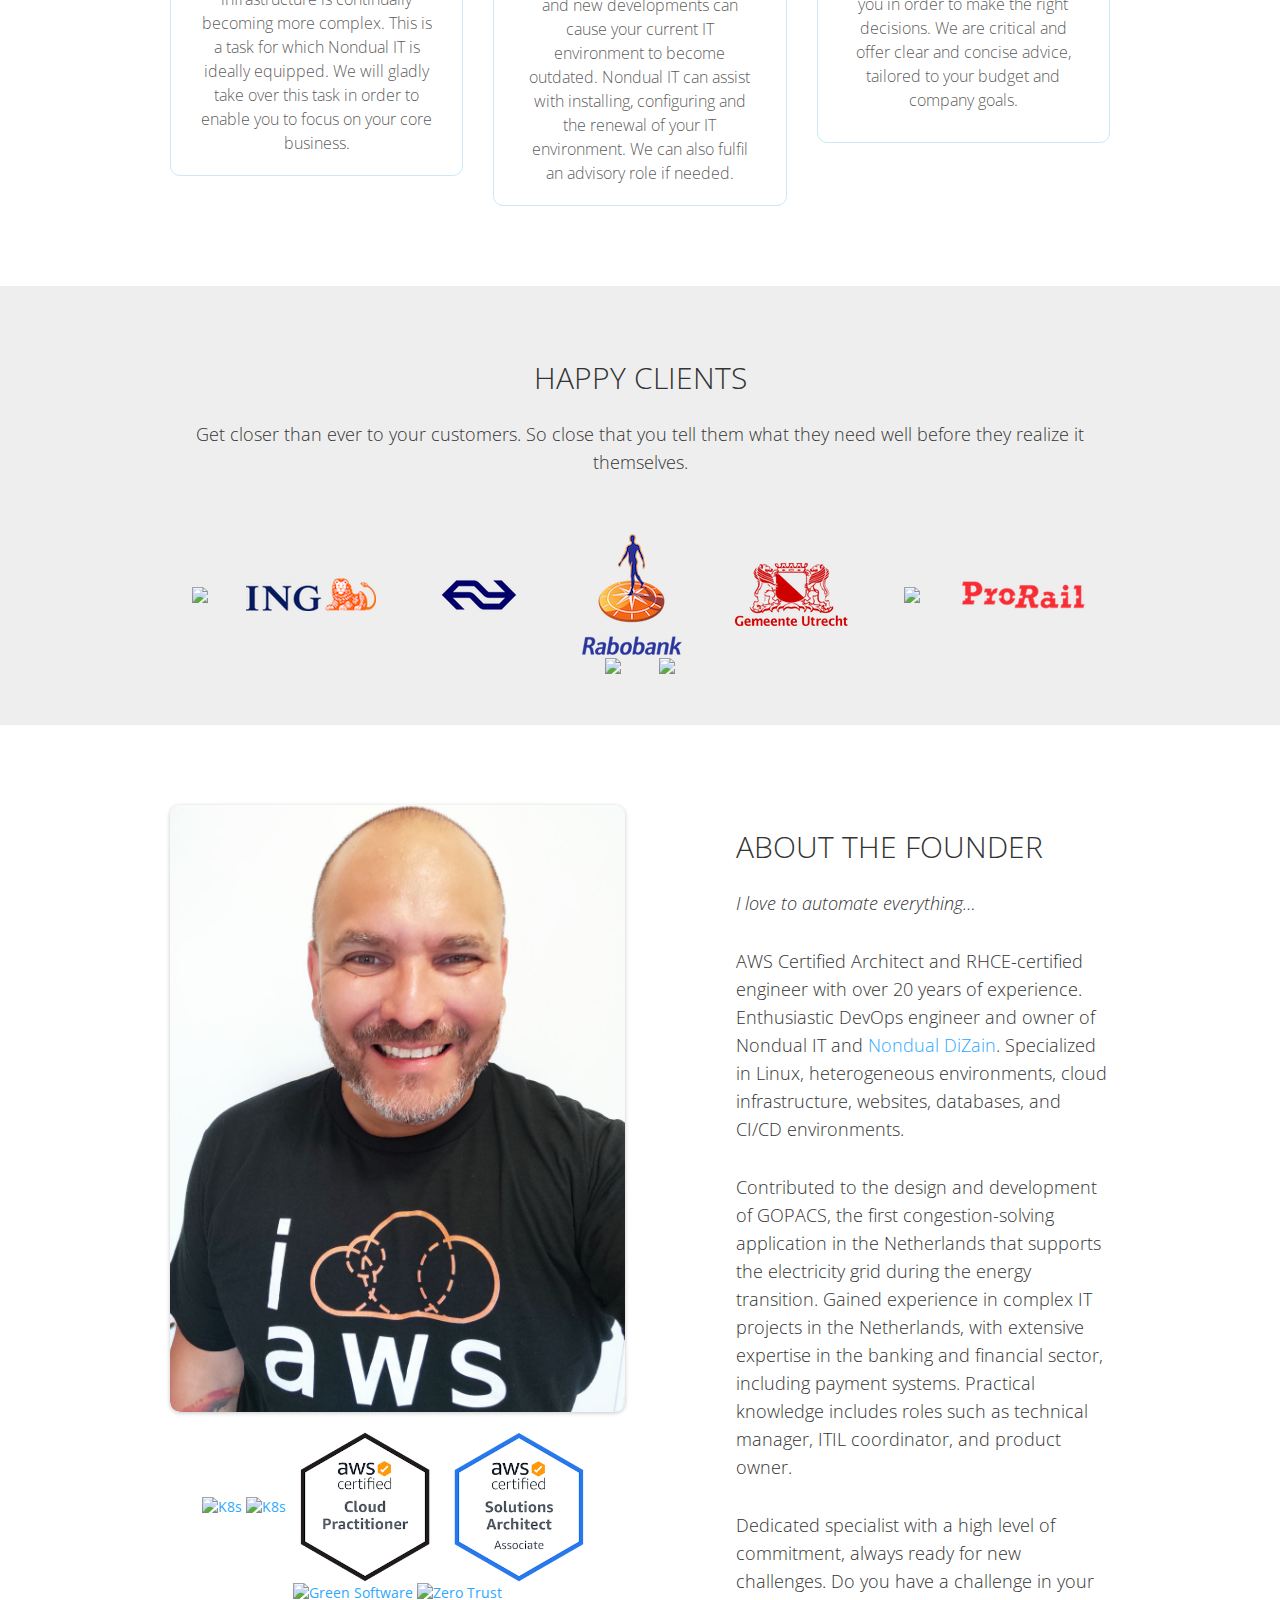
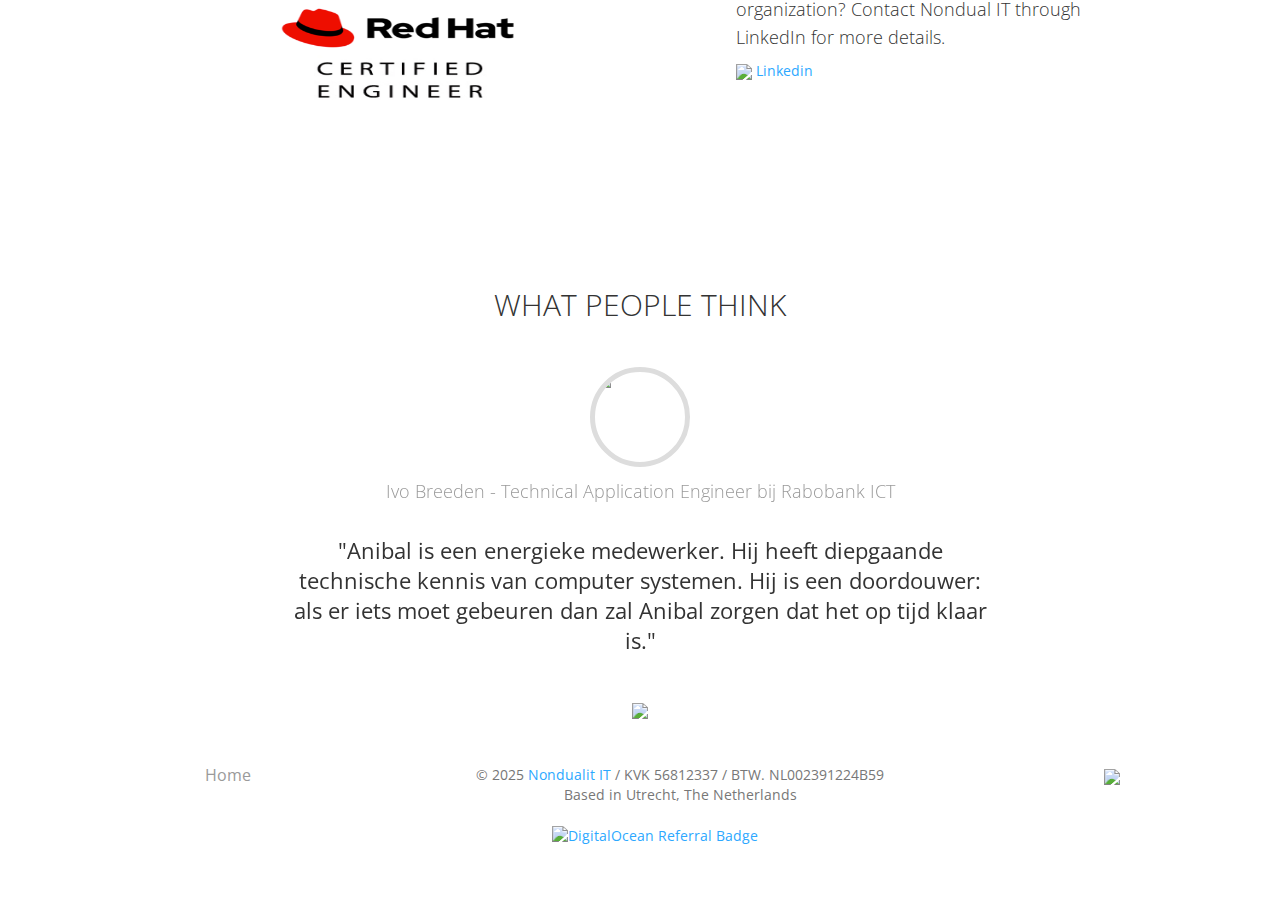
==== commit 29a47787: "new logo footer" ====
--- a/index.html
+++ b/index.html
@@ -1,344 +1,376 @@
 <!doctype html>
 <html lang="en">
-    <head>
-        <meta charset="utf-8" />
-        <link rel="icon" type="image/png" href="assets/img/favicon.ico">
-        <meta http-equiv="X-UA-Compatible" content="IE=edge,chrome=1" />
-        <title>Nondual IT</title>
-        <meta content='width=device-width, initial-scale=1.0, maximum-scale=1.0, user-scalable=0' name='viewport' />
-        <meta name="viewport" content="width=device-width" />
-
-        <link href="assets/css/bootstrap.css" rel="stylesheet" />
-        <link href="assets/css/landing-page.css" rel="stylesheet"/>
-
-        <!--     Fonts and icons     -->
-        <link href="http://maxcdn.bootstrapcdn.com/font-awesome/4.2.0/css/font-awesome.min.css" rel="stylesheet">
-        <link href='http://fonts.googleapis.com/css?family=Open+Sans:300italic,400,300' rel='stylesheet' type='text/css'>
-        <link href="assets/css/pe-icon-7-stroke.css" rel="stylesheet" />
-
-    </head>
-    <body class="landing-page landing-page1">
-        <nav class="navbar navbar-transparent navbar-top" role="navigation">
+
+<head>
+    <meta charset="utf-8" />
+    <link rel="icon" type="image/png" href="assets/img/favicon.ico">
+    <meta http-equiv="X-UA-Compatible" content="IE=edge,chrome=1" />
+    <title>Nondual IT demo site</title>
+    <meta content='width=device-width, initial-scale=1.0, maximum-scale=1.0, user-scalable=0' name='viewport' />
+    <meta name="viewport" content="width=device-width" />
+
+    <link href="assets/css/bootstrap.css" rel="stylesheet" />
+    <link href="assets/css/landing-page.css" rel="stylesheet" />
+
+    <!--     Fonts and icons     -->
+    <link href="http://maxcdn.bootstrapcdn.com/font-awesome/4.2.0/css/font-awesome.min.css" rel="stylesheet">
+    <link href='http://fonts.googleapis.com/css?family=Open+Sans:300italic,400,300' rel='stylesheet' type='text/css'>
+    <link href="assets/css/pe-icon-7-stroke.css" rel="stylesheet" />
+
+</head>
+
+<body class="landing-page landing-page1">
+    <nav class="navbar navbar-transparent navbar-top" role="navigation">
+        <a href="https://nondualit.com">
+            <div class="logo-container">
+                <div class="brand">
+                    <img src="assets/img/logos/lightblue2.svg" width="250" height="50" alt="Nondual IT">
+                </div>
+            </div>
+        </a>
+        </div>
+        <!-- Collect the nav links, forms, and other content for toggling -->
+        <div class="collapse navbar-collapse" id="example">
+            <ul class="nav navbar-nav navbar-right">
+
+
+            </ul>
+        </div>
+        <!-- /.navbar-collapse -->
+        </div>
+    </nav>
+    <div class="wrapper">
+        <div class="parallax filter-gradient blue" data-color="blue">
+            <div class="parallax-background">
+                <img class="parallax-background-image" src="assets/img/template/thecloudbg.jpeg">
+            </div>
             <div class="container">
-                <!-- Brand and toggle get grouped for better mobile display -->
-                <div class="navbar-header">
-                     <button id="menu-toggle" type="button" class="navbar-toggle" data-toggle="collapse" data-target="#example">
-                    <span class="sr-only">Toggle navigation</span>
-                    <span class="icon-bar bar1"></span>
-                    <span class="icon-bar bar2"></span>
-                    <span class="icon-bar bar3"></span>
-                    </button>
-                    <a href="https://nondualit.com">
-                        <div class="logo-container">
-                            <div class="logo">
-                                <img src="assets/img/logos/wereld.png" alt="Nondual IT">
+                <div class="col-md-6 col-md-offset-1">
+                    <div class="description">
+                        <br>
+                        <h5><i>DEMO SITE: The only source of knowledge is experience.</i></h5>
+                        <br>
+                        <h5>Nondual IT specializes in designing, implementing, migrating and administering of IT
+                            environments. Our goal is to unburden our customers whom we see as our partners so they are
+                            free to focus on their core business.</h5>
+                    </div>
+                    <div class="buttons">
+
+                        <h5></h5><a href="https://www.linkedin.com/in/anibalojeda/" style="color:rgb(255, 255, 255)">
+                            </h5>
+                            <img src="assets/img/logos/linkednewlogoklein.png"> for inquiries
+                        </a>
+
+                        </button>
+                    </div>
+                </div>
+            </div>
+        </div>
+    </div>
+    <div class="section section-features">
+        <div class="container">
+            <h4 class="header-text text-center">Expertise</h4>
+            <div class="row">
+                <div class="col-md-4">
+                    <div class="card card-blue">
+                        <div class="icon">
+                            <img src="assets/img/clouddata.png" width="100" height="100">
+                        </div>
+                        <div class="text">
+                            <h4>Cloud and Cloud-Native</h4>
+                            <p>We will gladly take the opportunity to show you what benefits Cloud computing has to
+                                offer for your company. We will advise you on the best ways to help you achieve your
+                                goals on your Cloud-Native journey.</p>
+                        </div>
+                    </div>
+                </div>
+                <div class="col-md-4">
+                    <div class="card card-blue">
+                        <div class="icon">
+                            <img src="assets/img/server.png" width="100" height="100">
+                        </div>
+                        <h4>Linux and Legacy Systems</h4>
+                        <p>We specialize in Linux based mission critical environments. We have extended knowledge in Red
+                            Hat, Ubuntu and Debian Linux distributions and a variety of legacy Unix operating systems.
+                        </p>
+                    </div>
+                </div>
+                <div class="col-md-4">
+                    <div class="card card-blue">
+                        <div class="icon">
+                            <img src="assets/img/devops.png" width="100" height="100">
+                        </div>
+                        <h4>DevOps</h4>
+                        <p>A CI/CD Pipeline implementation is the backbone of the modern DevOps environment. It bridges
+                            the gap between development and operations teams by automating the building, testing, and
+                            deployment of applications.</p>
+                    </div>
+                </div>
+            </div>
+        </div>
+    </div>
+    <div class="section section-features">
+        <div class="container">
+            <div class="row">
+                <div class="col-md-4">
+                    <div class="card card-blue">
+                        <div class="icon">
+                            <img src="assets/img/world.jpg" width="100" height="100">
+                        </div>
+                        <div class="text">
+                            <h4>We do Remote</h4>
+                            <p>Having and maintaining an overview of your IT infrastructure is continually becoming more
+                                complex. This is a task for which Nondual IT is ideally equipped. We will gladly take
+                                over this task in order to enable you to focus on your core business.</p>
+                        </div>
+                    </div>
+                </div>
+                <div class="col-md-4">
+                    <div class="card card-blue">
+                        <div class="icon">
+                            <img src="assets/img/migration.png" width="100" height="100">
+                        </div>
+                        <h4>Implementation & Migration</h4>
+                        <p>The IT world is ever changing and new developments can cause your current IT environment to
+                            become outdated. Nondual IT can assist with installing, configuring and the renewal of your
+                            IT environment. We can also fulfil an advisory role if needed.</p>
+                    </div>
+                </div>
+                <div class="col-md-4">
+                    <div class="card card-blue">
+                        <div class="icon">
+                            <i class="pe-7s-note2"></i>
+                        </div>
+                        <h4>Consultancy</h4>
+                        <p>Nondual IT can help you reach an oversight and can support you in order to make the right
+                            decisions. We are critical and offer clear and concise advice, tailored to your budget and
+                            company goals.</p>
+                    </div>
+                </div>
+            </div>
+        </div>
+    </div>
+    <div class="section section-gray section-clients">
+        <div class="container text-center">
+            <h4 class="header-text">Happy Clients</h4>
+            <p>
+                Get closer than ever to your customers. So close that you tell them what they need well before they
+                realize it themselves.<br>
+            </p>
+            <div class="logos">
+                <ul class="list-unstyled">
+                    <li><img src="assets/img/logos/Gopacs-logo.png" /></li>
+                    <li><img src="assets/img/logos/ing.png" /></li>
+                    <li><img src="assets/img/logos/ns.png" /></li>
+                    <li><img src="assets/img/logos/rabo.png" /></i>
+                    <li><img src="assets/img/logos/gemeenteutrecht.png" /></li>
+                    <li><img src="assets/img/logos/abnlogo.png" /></li>
+                    <li><img src="assets/img/logos/prorail.png" /></li>
+                    <li><img src="assets/img/logos/edsn.png" /></li>
+                    <li><img src="assets/img/logos/politie.png" /></li>
+            </div>
+        </div>
+    </div>
+    <div class="section section-demo">
+        <div class="container">
+            <div class="row">
+                <div class="col-md-6">
+                    <div id="description-carousel" class="carousel fade" data-ride="carousel">
+                        <div class="carousel-inner">
+                            <div class="item active">
+                                <img src="assets/img/anibal.jpeg" alt="">
                             </div>
-                            <div class="brand">
-                                <img src="assets/img/logos/letters.png" alt="Nondual IT">
-                            </div>
-                        </div>
-                    </a>
-                </div>
-                <!-- Collect the nav links, forms, and other content for toggling -->
-                <div class="collapse navbar-collapse" id="example" >
-                    <ul class="nav navbar-nav navbar-right">
-                        <li>
-                            <a href="https://github.com/nondualit/">
-                            <img src="assets/img/logos/githubklein.png"> Github
+                        </div>
+                    </div>
+                    <br>
+                    <center>
+                        <a href="https://www.credly.com/badges/549c186c-f79c-4a69-8cdb-30a3092ab5f5/public_url"
+                            target="_blank"> <img src="assets/img/logos/kube158.png" width="150" height="150"
+                                alt="K8s"></a>
+                        <a href="https://www.credly.com/badges/71191729-6c80-4cd7-8032-4b0772227471/public_url"
+                            target="_blank"> <img src="assets/img/logos/kube258.png" width="150" height="150"
+                                alt="K8s"></a>
+                        <img src="assets/img/logos/aws-practitioner.png" width="150" height="150" alt="AWS">
+                        <img src="assets/img/logos/aws-architect.png" width="150" height="150" alt="AWS">
+                        <a href="https://www.credly.com/badges/cc11cddf-de4a-4eff-9c23-bb2ae9796e29"
+                            target="_blank"><img src="assets/img/logos/green.png" width="150" height="150"
+                                alt="Green Software"></a>
+                        <a href="https://www.credly.com/badges/6a42f00e-aab3-4849-a4a5-db06a9574577"
+                            target="_blank"><img src="assets/img/logos/zero-trust.png" width="150" height="150"
+                                alt="Zero Trust"></a>
+                        <a href="https://rhtapps.redhat.com/verify?certId=160-045-415&isSearch=False&verify=Verify"
+                            target="_blank"><img src="assets/img/logos/redhat.png" width="250" height="100"
+                                alt="RedHat"></a>
+                    </center>
+                </div>
+                <div class="col-md-5 col-md-offset-1">
+                    <h4 class="header-text">About the founder</h4>
+                    <p><i>I love to automate everything…</i></p>
+                    <p>AWS Certified Architect and RHCE-certified engineer with over 20 years of experience.
+                        Enthusiastic DevOps engineer and owner of Nondual IT and
+                        <a href="https://www.nd-dizain.com" target="_blank">Nondual DiZain</a>. Specialized in Linux,
+                        heterogeneous environments, cloud infrastructure,
+                        websites, databases, and CI/CD environments.
+                    </p>
+
+                    <p>Contributed to the design and development of GOPACS, the first congestion-solving application in
+                        the Netherlands that supports
+                        the electricity grid during the energy transition. Gained experience in complex IT projects in
+                        the Netherlands, with extensive expertise
+                        in the banking and financial sector, including payment systems. Practical knowledge includes
+                        roles such as technical manager, ITIL coordinator, and product owner.</p>
+
+                    <p>Dedicated specialist with a high level of commitment, always ready for new
+                        challenges. Do you have a challenge in your organization? Contact Nondual IT through LinkedIn
+                        for more details.</p>
+                    <a href="https://www.linkedin.com/in/anibalojeda/"><img
+                            src="assets/img/logos/linkednewlogonogkleiner.png">
+                        Linkedin</a>
+                </div>
+            </div>
+        </div>
+    </div>
+    <div class="section section-testimonial">
+        <div class="container">
+            <h4 class="header-text text-center">What people think</h4>
+            <div id="carousel-example-generic" class="carousel fade" data-ride="carousel">
+                <!-- Wrapper for slides -->
+                <div class="carousel-inner" role="listbox">
+                    <div class="item">
+                        <div class="mask">
+                            <img src="assets/img/faces/linkednewlogoklein.png">
+                        </div>
+                        <div class="carousel-testimonial-caption">
+                            <p>Robben Riksen - Product Manager at GOPACS</p>
+                            <h4>"As Product Manager, I had the pleasure of working with Anibal. He played a key role in
+                                scaling our team into a collaborative DevOps environment. Anibal’s commitment,
+                                experience, and initiative make him an exceptional colleague, both as a DevOps Engineer
+                                and Architect."
+                            </h4>
+                        </div>
+                    </div>
+                    <div class="item">
+                        <div class="mask">
+                            <img src="assets/img/faces/linkednewlogoklein.png">
+                        </div>
+                        <div class="carousel-testimonial-caption">
+                            <p>Carlos Monasterios - Managing Director at POLC B.V.</p>
+                            <h4>"Anibal was a hands-on architect for our cloud-based payment application, designing the
+                                AWS infrastructure and streamlining deployment processes. Proactive and
+                                solution-oriented, he made a significant impact and was great to work with!"</h4>
+                        </div>
+                    </div>
+                    <div class="item">
+                        <div class="mask">
+                            <img src="assets/img/faces/linkednewlogoklein.png">
+                        </div>
+                        <div class="carousel-testimonial-caption">
+                            <p>Stefan Schagen - Delivery Manager Payments OPF | Rabobank IT Systems</p>
+                            <h4>"Anibal is een goede aanwinst voor het team. Sterke focus op techniek en
+                                bewonderenswaardige drive voor Automation. Grijpt alle kansen aan hier invulling aan te
+                                geven met dynatrace en overige tools. Voorlopig ben je nog onder de pannen bij ons!"
+                            </h4>
+                        </div>
+                    </div>
+                    <div class="item active">
+                        <div class="mask">
+                            <img src="assets/img/faces/linkednewlogoklein.png">
+                        </div>
+                        <div class="carousel-testimonial-caption">
+                            <p>Ivo Breeden - Technical Application Engineer bij Rabobank ICT</p>
+                            <h4>"Anibal is een energieke medewerker. Hij heeft diepgaande technische kennis van computer
+                                systemen. Hij is een doordouwer: als er iets moet gebeuren dan zal Anibal zorgen dat het
+                                op tijd klaar is."</h4>
+                        </div>
+                    </div>
+                    <div class="item">
+                        <div class="mask">
+                            <img src="assets/img/faces/linkednewlogoklein.png">
+                        </div>
+                        <div class="carousel-testimonial-caption">
+                            <p>Nuriel Shem-Tov - Former Linux Engineer NXS</p>
+                            <h4>"I have worked closely with him as he was my direct supervisor and have found him to be
+                                extremely knowledgeable and competent. It was a pleasure to work with him. Demonstrating
+                                an incredible initiative and a strong dedication, I recommend him!"</h4>
+                        </div>
+                    </div>
+                    <div class="item">
+                        <div class="mask">
+                            <img src="assets/img/faces/linkednewlogoklein.png">
+                        </div>
+                        <div class="carousel-testimonial-caption">
+                            <p>Peter Vader - Former Teamlead Unix/Linux Ten ICT</p>
+                            <h4>"Anibal brings lot of knowledge with him. During his time at TenICT he was a very
+                                respected colleague. On the Linux and Unix platforms he knows his way and he is capable
+                                of sharing his knowledge. I can recommend him to everyone!"</h4>
+                        </div>
+                    </div>
+                    <div class="item">
+                        <div class="mask">
+                            <img src="assets/img/faces/linkednewlogoklein.png">
+                        </div>
+                        <div class="carousel-testimonial-caption">
+                            <p>Dennis N. van der Mijden - Former Teamlead KBC Clearing N.V.</p>
+                            <h4>"Even though we only hired Anibal for a week, he still managed to impress us with his
+                                skills. Not only did he finish the job on time, he also delivered a well documented and
+                                fully working critical systems."</h4>
+                        </div>
+                    </div>
+                    <div class="item">
+                        <div class="mask">
+                            <img src="assets/img/faces/linkednewlogoklein.png">
+                        </div>
+                        <div class="carousel-testimonial-caption">
+                            <p>Ad Marjenburgh - Former Teamlead Linux/Unix Ultimum</p>
+                            <h4>"Anibal is a professional Unix/Linux engineer. A fine person to work with. Not afraid to
+                                tell his opinion for a good idea for good implementation. Getting the job done in every
+                                way he can."</h4>
+                        </div>
+                    </div>
+                    <div class="item">
+                        <div class="mask">
+                            <img src="assets/img/faces/linkednewlogoklein.png">
+                        </div>
+                        <div class="carousel-testimonial-caption">
+                            <p>Jos Tijssen - Teamlead Unix IBM/ABN AMRO</p>
+                            <h4>"It was a pleasure to have Anibal in my team as a IT Specialist. During this period at
+                                the IBM Midrange UNIX department Anibal contributed very positively with his UNIX IT
+                                knowledge. Thanks for your contribution"</h4>
+                        </div>
+                    </div>
+                    <center><img src="assets/img/devopsworks.png"></center>
+                </div>
+                <footer class="footer">
+                    <div class="container">
+                        <nav class="pull-left">
+                            <ul>
+                                <li>
+                                    <a href="#">
+                                        Home
+                                    </a>
+                                </li>
+                            </ul>
+                        </nav>
+                        <div class="social-area pull-right">
+                            <a href="https://www.linkedin.com/in/anibalojeda/"><img
+                                    src="assets/img/logos/linkednewlogonogkleiner.png">
                             </a>
-                        </li>
-                        <li>
-                            <a href="https://www.linkedin.com/in/anibalojeda/">
-                            <img src="assets/img/logos/linkedinklein.png"> Linkedin
-                            </a>
-                        </li>
-                    </ul>
-                </div>
-                <!-- /.navbar-collapse -->
-            </div>
-        </nav>
-        <div class="wrapper">
-            <div class="parallax filter-gradient blue" data-color="blue">
-                <div class="parallax-background">
-                    <img class="parallax-background-image" src="assets/img/template/duinen_sol.jpg">
-                </div>
-                <div class= "container">
-                        <div class="col-md-6 col-md-offset-1">
-                            <div class="description">
-                                <br>
-                                <h5><i>The only source of knowledge is experience.</i></h5>
-                                <br>
-                                <h5>Nondual IT specializes in designing, implementing, migrating and administering of IT environments. Our goal is to unburden our customers whom we see as our partners so they are free to focus on their core business.</h5>
-                            </div>
-                            <div class="buttons">
-                                
-                                    <h5></h5><a href="https://www.linkedin.com/in/anibalojeda/" style="color:rgb(78, 238, 15)"></h5>
-                                    <img src="assets/img/logos/linkedingrande.png"> For business inquiries.
-                                    </a>
-                                
-                                </button>
-                            </div>
-                        </div>
-                    </div>
-                </div>
-            </div>
-            <div class="section section-features">
-                <div class="container">
-                    <h4 class="header-text text-center">Expertise</h4>
-                    <div class="row">
-                        <div class="col-md-4">
-                            <div class="card card-blue">
-                                <div class="icon">
-                                    <img src="assets/img/clouddata.png" width="100" height="100">
-                                </div>
-                                <div class="text">
-                                    <h4>Cloud and hosting solutions</h4>
-                                    <p>We will gladly take the  opportunity to show you what benefits Cloud computing has to offer for your company. We will advise you on the best ways to help you achieve your goals on your Cloud-Native journey. A dedicated server, a secure hosting platform/environment? We can do that also.</p>
-                                </div>
-                            </div>
-                        </div>
-                        <div class="col-md-4">
-                            <div class="card card-blue">
-                                <div class="icon">
-                                   <img src="assets/img/server.png" width="100" height="100">
-                                </div>
-                                <h4>Linux and Legacy Systems</h4>
-                                <p>We specialize in Linux based mission critical environments. We do not limit ourselves to only one variant but instead offer multiple platforms. We offer extensive knowledge of Legacy HP-UX, AIX but also FreeBSD and we are experts on Linux distributions like Red Hat, Ubuntu and Debian.</p>
-                            </div>
-                        </div>
-                        <div class="col-md-4">
-                            <div class="card card-blue">
-                                <div class="icon">
-                                    <img src="assets/img/devops.png" width="100" height="100">
-                                </div>
-                                <h4>DevOps</h4>
-                                <p>A CI/CD Pipeline implementation is the backbone of the modern DevOps environment. It bridges the gap between development and operations teams by automating the building, testing, and deployment of applications.</p>
-                            </div>
-                        </div>
-                    </div>
-                </div>
-            </div>
-            <div class="section section-features">
-                <div class="container">
-                    <div class="row">
-                        <div class="col-md-4">
-                            <div class="card card-blue">
-                                <div class="icon">
-                                    <img src="assets/img/world.jpg" width="100" height="100">
-                                </div>
-                                <div class="text">
-                                    <h4>Remote administration</h4>
-                                    <p>Having and maintaining an overview of your IT infrastructure is continually becoming more complex. This is a task for which Nondual IT is ideally equipped. We will gladly take over this task in order to enable you to focus on your core business.</p>
-                                </div>
-                            </div>
-                        </div>
-                        <div class="col-md-4">
-                            <div class="card card-blue">
-                                <div class="icon">
-                                    <img src="assets/img/migration.png" width="100" height="100">
-                                </div>
-                                <h4>Implementation en migration</h4>
-                                <p>The IT world is ever changing and new developments can cause your current IT environment to become outdated. Nondual IT can assist with installing, configuring and the renewal of your IT environment. We can also fulfil an advisory role if needed.</p>
-                            </div>
-                        </div>
-                        <div class="col-md-4">
-                            <div class="card card-blue">
-                                <div class="icon">
-                                    <i class="pe-7s-note2"></i>
-                                </div>
-                                <h4>Consultancy</h4>
-                                <p>Nondual IT can help you reach an oversight and can support you in order to make the right decisions. We are critical and offer clear and concise advice, tailored to your budget and company goals.</p>
-                            </div>
-                        </div>
-                    </div>
-                </div>
-            </div>
-           <div class="section section-gray section-clients">
-                <div class="container text-center">
-                    <h4 class="header-text">Happy Clients</h4>
-                    <p>
-                        Get closer than ever to your customers. So close that you tell them what they need well before they realize it themselves.<br>
-                    </p>
-                    <div class="logos">
-                        <ul class="list-unstyled">
-                            <li ><img src="assets/img/logos/ing.png"/></li>
-                            <li ><img src="assets/img/logos/ns.png"/></li>
-                            <li ><img src="assets/img/logos/rabo.png"/></i>
-                            <li ><img src="assets/img/logos/gemeenteutrecht.png"/></li>
-                            <li ><img src="assets/img/logos/prorail.png"/></li>
-                        </ul>
-                    </div>
-                </div>
-            </div>
-            <div class="section section-demo">
-                <div class="container">
-                    <div class="row">
-                        <div class="col-md-6">
-                            <div id="description-carousel" class="carousel fade" data-ride="carousel">
-                                <div class="carousel-inner">
-                                    <div class="item active">
-                                        <img src="assets/img/anibal.jpeg" alt="">
-                                    </div>   
-                                </div>
-                            </div>
-                            <a href="https://www.credly.com/badges/8e52d978-3103-48e6-be1d-33c70d016c01/public_url" target="_blank"><img src="assets/img/logos/aws-practitioner.png" width="150" height="150" alt="AWS"></a>
-                            <a href="https://www.credly.com/badges/8ebbd1fa-e83c-4b8d-b6f8-ded8cf99b08c/public_url" target="_blank"><img src="assets/img/logos/aws-architect.png" width="150" height="150" alt="AWS"></a>
-                            <a href="https://rhtapps.redhat.com/verify?certId=160-045-415&isSearch=False&verify=Verify" target="_blank"><img src="assets/img/logos/redhat.png" width="250" height="100" alt="RedHat"></a>
-                        </div>
-                        <div class="col-md-5 col-md-offset-1">
-                            <h4 class="header-text">About the founder</h4>
-                            <p><i>I love to automate everything…</i></p>
-                            <p>Anibal Enrique Gonzalez Ojeda is an AWS Certified Architect and RHCE certified engineer with over two decades of experience. He is a truly DevOps engineer and the owner of and driving force behind Nondual IT and <a href="https://www.nd-dizain.com" target="_blank">Nondual DiZain</a>.
-                                He specializes in heterogeneous environments, Cloud infrastructure, websites and databases, as well as in managed services and continuous delivery environments.</p>
-                                
-                                <p>Anibal has extensive knowledge and experience with various operating systems, applications, hardware platforms and the implementation of different complex projects in The Netherlands. 
-                                He also has wide experience of banking and financial services industry including payment systems.
-                                In addition to these qualities, Anibal gained practical knowledge and experience as a technical manager and ITIL coordinator.<p>
-                                
-                                <p>His analytical ability allows him to translate abstract 
-                                concepts into practical solutions.</p>
-                                
-                                <p>He is a driven specialist with a high commitment always ready for new challenges.
-                                Do you have such a challenge in your organization? Don’t hesitate to contact Nondual IT.<p> 
-                                <br>
-                                <a href="https://qrco.de/bcKvS8" target="_blank"><img src="assets/qr/qr2.png" width="300" height="300" alt="Contact Me"></a>                  
-                        </div>
-                    </div>
-                </div>
-            </div>
-            <div class="section section-testimonial">
-                <div class="container">
-                    <h4 class="header-text text-center">What people think</h4>
-                    <div id="carousel-example-generic" class="carousel fade" data-ride="carousel">
-                        <!-- Wrapper for slides -->
-                        <div class="carousel-inner" role="listbox">
-                            <div class="item">
-                                <div class="mask">
-                                    <img src="assets/img/faces/face-4.jpg">
-                                </div>
-                                <div class="carousel-testimonial-caption">
-                                    <p>Carlos Monasterios - Managing Director at POLC B.V.</p>
-                                    <h4>"Anibal was a key participant in the development of our fully cloud-based payment application. He was responsible for the setup and integration of the whole AWS Infrastructure as well as the processes for developers to deploy the application to the AWS environments efficiently. He is highly proactive and takes every challenge head-on.  It is definitely a pleasure and productive working with him!"</h4>
-                                </div>
-                            </div>
-                            <div class="item">
-                                <div class="mask">
-                                    <img src="assets/img/faces/face-4.jpg">
-                                </div>
-                                <div class="carousel-testimonial-caption">
-                                    <p>Stefan Schagen - Delivery Manager Payments OPF | Rabobank IT Systems</p>
-                                    <h4>"Anibal is een goede aanwinst voor het team. Sterke focus op techniek en bewonderenswaardige drive voor Automation. Grijpt alle kansen aan hier invulling aan te geven met dynatrace en overige tools. Voorlopig ben je nog onder de pannen bij ons!"</h4>
-                                </div>
-                            </div>
-                            <div class="item active">
-                                <div class="mask">
-                                    <img src="assets/img/faces/face-3.jpg">
-                                </div>
-                                <div class="carousel-testimonial-caption">
-                                    <p>Ivo Breeden - Technical Application Engineer bij Rabobank ICT</p>
-                                    <h4>"Anibal is een energieke medewerker. Hij heeft diepgaande technische kennis van computer systemen. Hij is een doordouwer: als er iets moet gebeuren dan zal Anibal zorgen dat het op tijd klaar is."</h4>
-                                </div>
-                            </div>
-                            <div class="item">
-                                <div class="mask">
-                                    <img src="assets/img/faces/face-2.jpg">
-                                </div>
-                                <div class="carousel-testimonial-caption">
-                                    <p>Nuriel Shem-Tov - Former Linux Engineer NXS</p>
-                                    <h4>"I have worked closely with him as he was my direct supervisor and have found him to be extremely knowledgeable and competent. It was a pleasure to work with him. Demonstrating an incredible initiative and a strong dedication, I recommend him!"</h4>
-                                </div>
-                            </div>   
-                            <div class="item">
-                                <div class="mask">
-                                    <img src="assets/img/faces/face-2.jpg">
-                                </div>
-                                <div class="carousel-testimonial-caption">
-                                    <p>Peter Vader - Former Teamlead Unix/Linux Ten ICT</p>
-                                    <h4>"Anibal brings lot of knowledge with him. During his time at TenICT he was a very respected colleague. On the Linux and Unix platforms he knows his way and he is capable of sharing his knowledge. I can recommend him to everyone!"</h4>
-                                </div>
-                            </div>   
-                            <div class="item">
-                                <div class="mask">
-                                    <img src="assets/img/faces/face-2.jpg">
-                                </div>
-                                <div class="carousel-testimonial-caption">
-                                    <p>Dennis N. van der Mijden - Former Teamlead KBC Clearing N.V.</p>
-                                    <h4>"Even though we only hired Anibal for a week, he still managed to impress us with his skills. Not only did he finish the job on time, he also delivered a well documented and fully working critical systems."</h4>
-                                </div>
-                            </div>   
-                            <div class="item">
-                                <div class="mask">
-                                    <img src="assets/img/faces/face-2.jpg">
-                                </div>
-                                <div class="carousel-testimonial-caption">
-                                    <p>Ad Marjenburgh - Former Teamlead Linux/Unix Ultimum</p>
-                                    <h4>"Anibal is a professional Unix/Linux engineer. A fine person to work with. Not afraid to tell his opinion for a good idea for good implementation. Getting the job done in every way he can."</h4>
-                                </div>
-                            </div>   
-                            <div class="item">
-                                <div class="mask">
-                                    <img src="assets/img/faces/face-2.jpg">
-                                </div>
-                                <div class="carousel-testimonial-caption">
-                                    <p>Jos Tijssen - Teamlead Unix IBM/ABN AMRO</p>
-                                    <h4>"It was a pleasure to have Anibal in my team as a IT Specialist. During this period at the IBM Midrange UNIX department Anibal contributed very positively with his UNIX IT knowledge. Thanks for your contribution"</h4>
-                                
-                                </div>
-                            </div>
-                        </div>
-                        <ol class="carousel-indicators carousel-indicators-blue">
-                            <li data-target="#carousel-example-generic" data-slide-to="0" class="active"></li>
-                            <li data-target="#carousel-example-generic" data-slide-to="1"></li>
-                            <li data-target="#carousel-example-generic" data-slide-to="2"></li>
-                            <li data-target="#carousel-example-generic" data-slide-to="3"></li>
-                            <li data-target="#carousel-example-generic" data-slide-to="4"></li>
-                            <li data-target="#carousel-example-generic" data-slide-to="5"></li>
-                        </ol>
-                    </div>
-                </div>
-            </div>
-            <div class="section section-no-padding">
-                <div class="parallax filter-gradient blue" data-color="blue">
-                    <div class="parallax-background">
-                        <img class ="parallax-background-image" src="assets/img/template/duinen2.jpg"/>
-                    </div>
-                    <div class="info">
-                        <a href="https://1drv.ms/w/s!AjbrWs6ZHiMah7heUDChr0uOXfQpTw?e=RjSFTU" class="btn btn-neutral btn-lg btn-fill">Engish Resume</a>
-                        <a href="https://1drv.ms/w/s!AjbrWs6ZHiMah7hfkAkOOsSA-2omNA" class="btn btn-neutral btn-lg btn-fill">Dutch Resume</a>
-                        <h3>Download my resume</h3>
-                        <h5>For more info about my career.</h5>
-                    </div>
-                </div>
-            </div>
-            <footer class="footer">
-                <div class="container">
-                    <nav class="pull-left">
-                        <ul>
-                            <li>
-                                <a href="#">
-                                Home
-                                </a>
-                            </li>
-                        </ul>
-                    </nav>
-                    <div class="social-area pull-right">
-                        <a href="https://github.com/nondualit/"><img src="assets/img/logos/githubklein.png">
-                        </a>
-                        <a href="https://www.linkedin.com/in/anibalojeda/"><img src="assets/img/logos/linkedinklein.png">
-                        </a>
-                    </div>
-                    <div class="copyright">
-                        &copy; 2021 <a href="https://nondualit.com">Nondualit IT </a>/ KVK 56812337 / BTW. NL002391224B59
-                        <br>
-                        Based in Utrecht, The Netherlands
-                    </div>
-                </div>
-            </footer>
-        </div>
-
-    </body>
-    <script src="assets/js/jquery-1.10.2.js" type="text/javascript"></script>
-    <script src="assets/js/jquery-ui-1.10.4.custom.min.js" type="text/javascript"></script>
-    <script src="assets/js/bootstrap.js" type="text/javascript"></script>
-    <script src="assets/js/awesome-landing-page.js" type="text/javascript"></script>
+                        </div>
+                        <div class="copyright">
+                            © 2025 <a href="https://nondualit.com">Nondualit IT </a>/ KVK 56812337 / BTW. NL002391224B59
+                            <br>
+                            Based in Utrecht, The Netherlands
+                            <br><br>
+			    <a href="https://www.digitalocean.com/?refcode=1a9d49bca0b4&utm_campaign=Referral_Invite&utm_medium=Referral_Program&utm_source=badge"><img src="https://web-platforms.sfo2.cdn.digitaloceanspaces.com/WWW/Badge%203.svg" alt="DigitalOcean Referral Badge" /></a>
+                        </div>
+                    </div>
+                </footer>
+            </div>
+
+</body>
+<script src="assets/js/jquery-1.10.2.js" type="text/javascript"></script>
+<script src="assets/js/jquery-ui-1.10.4.custom.min.js" type="text/javascript"></script>
+<script src="assets/js/bootstrap.js" type="text/javascript"></script>
+<script src="assets/js/awesome-landing-page.js" type="text/javascript"></script>
+
 </html>
